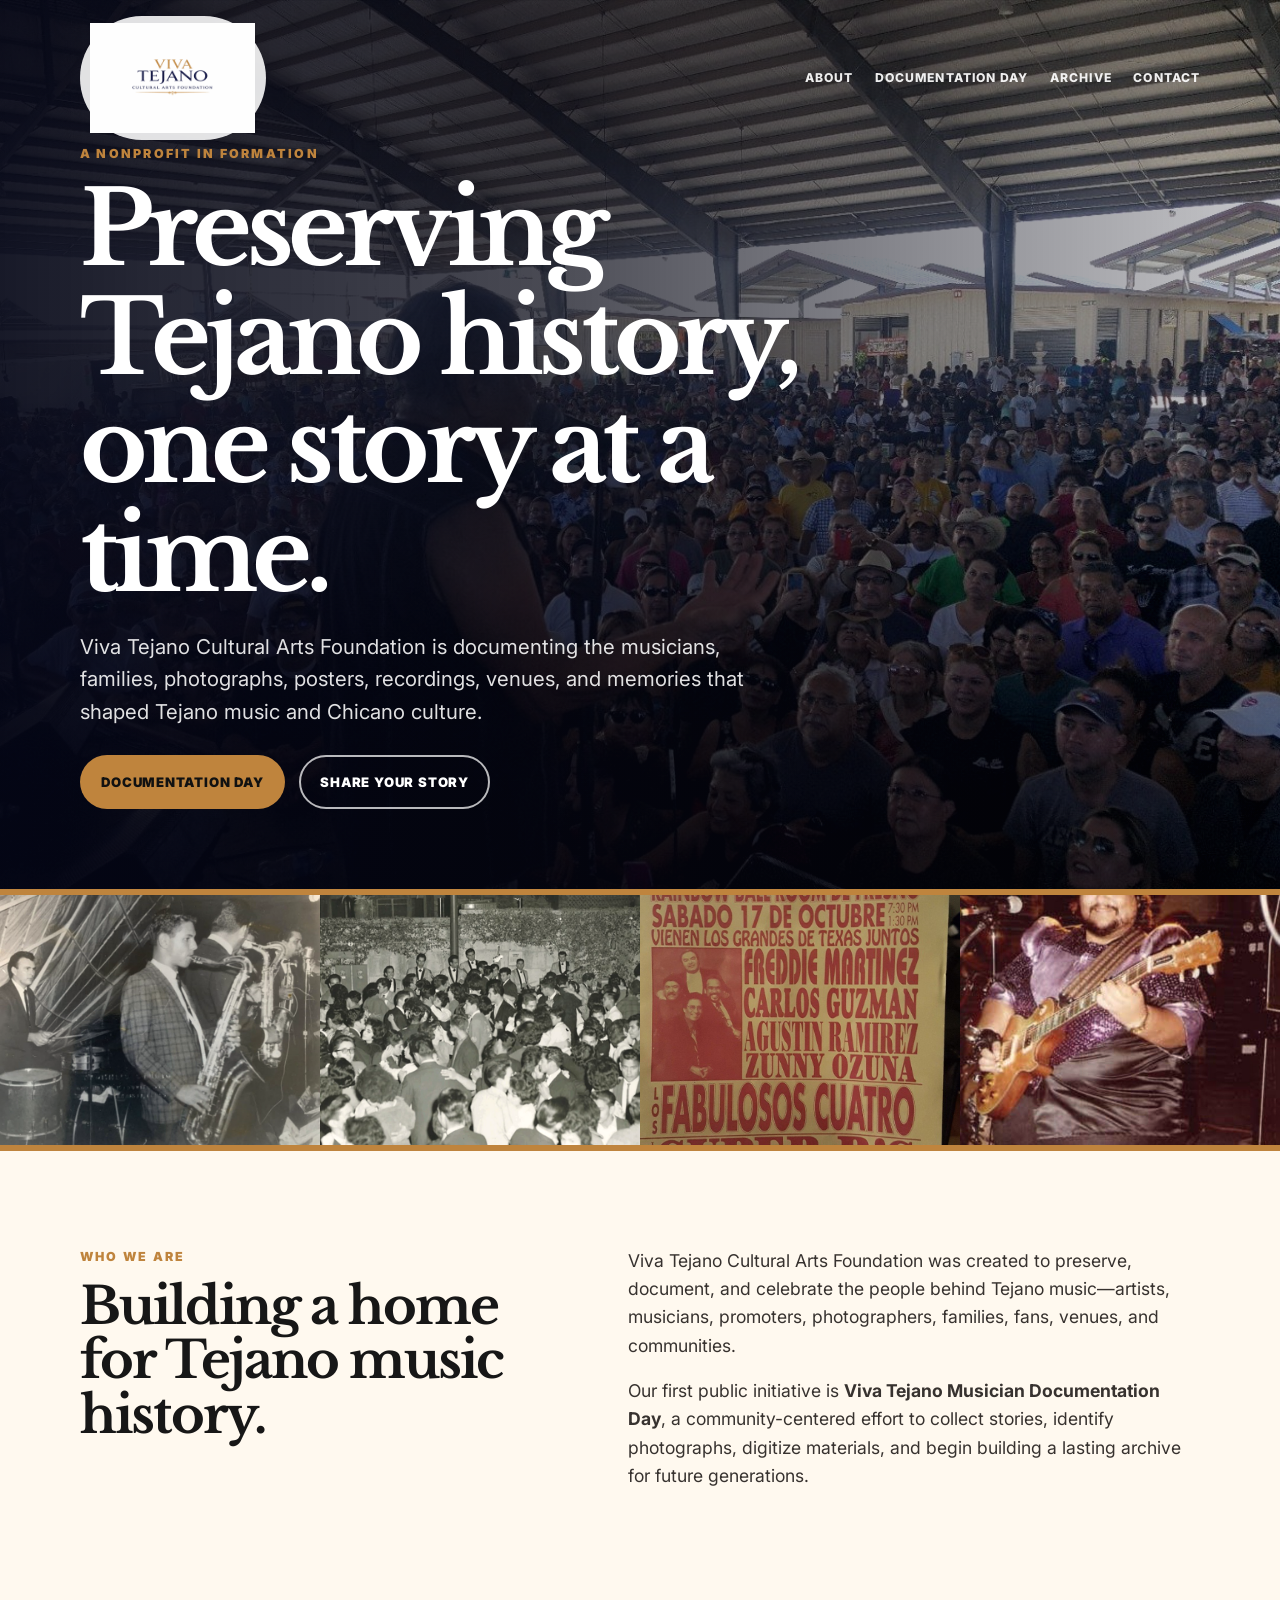
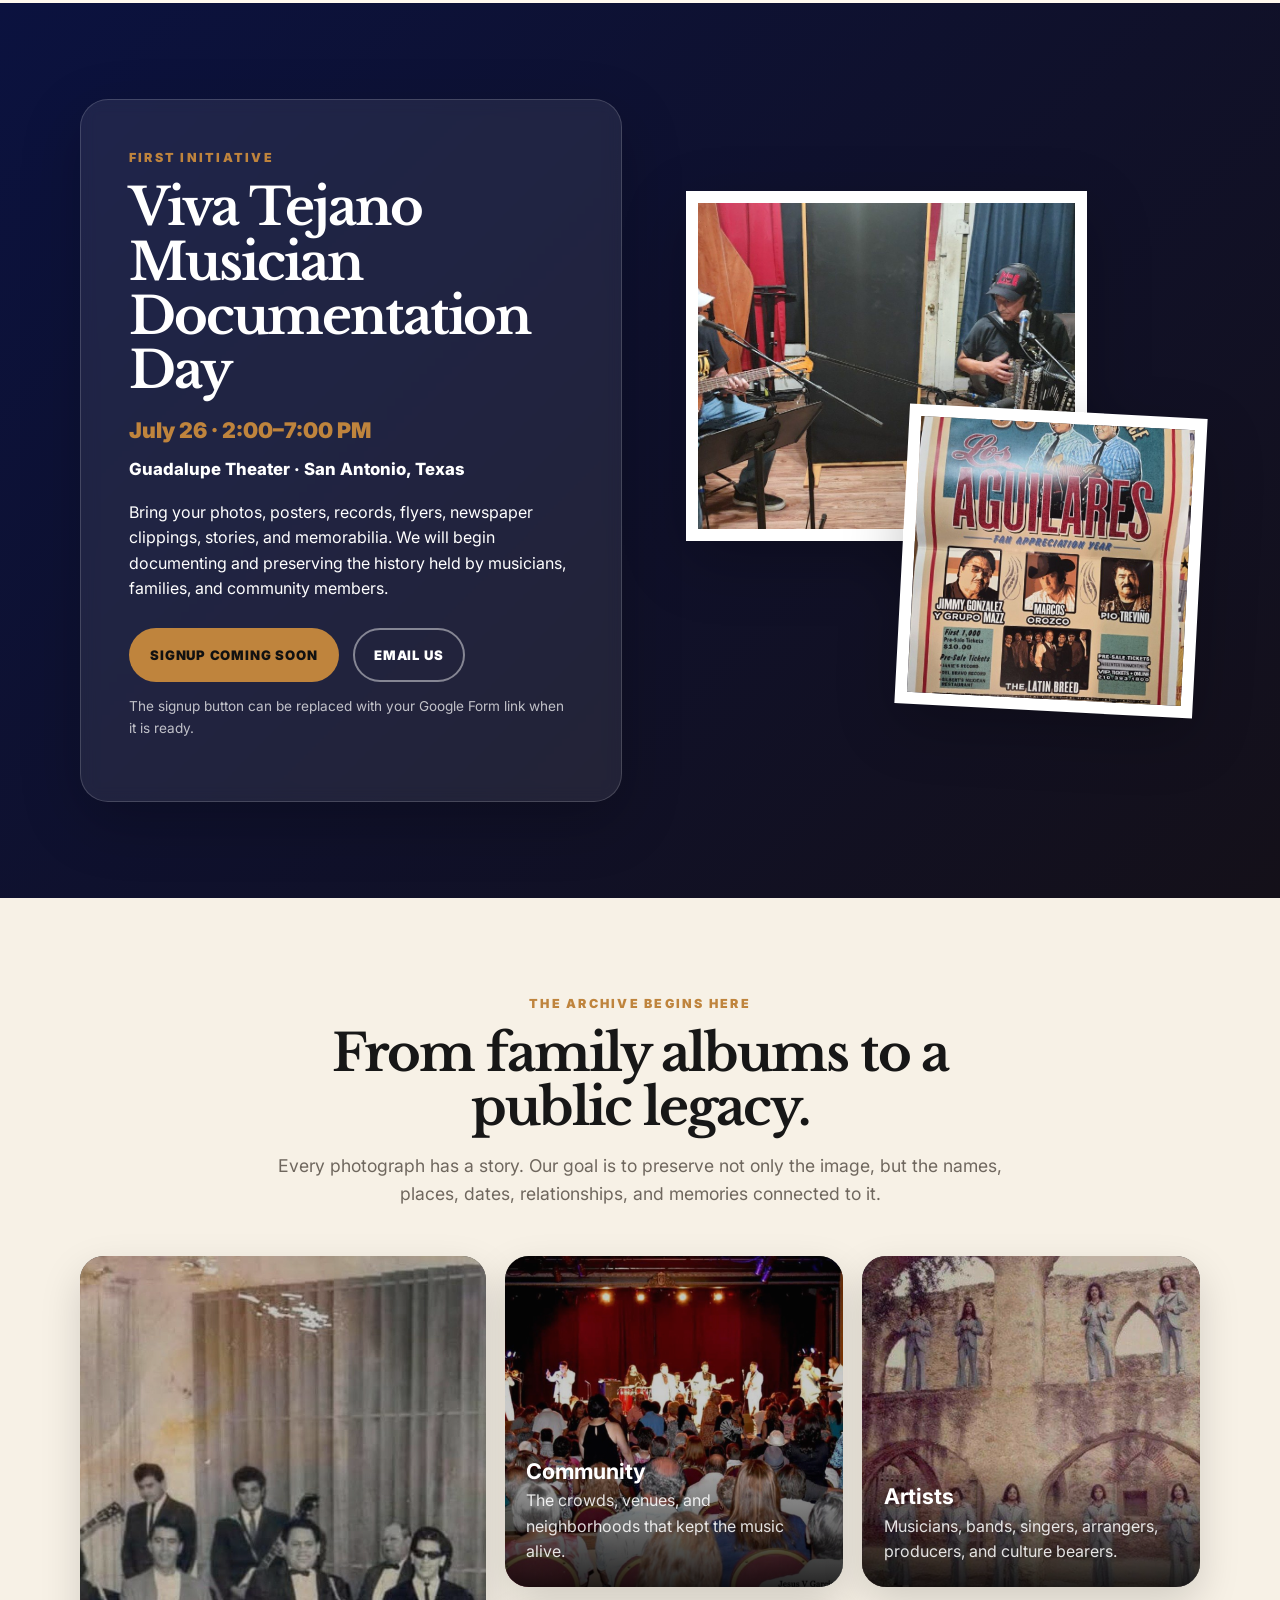
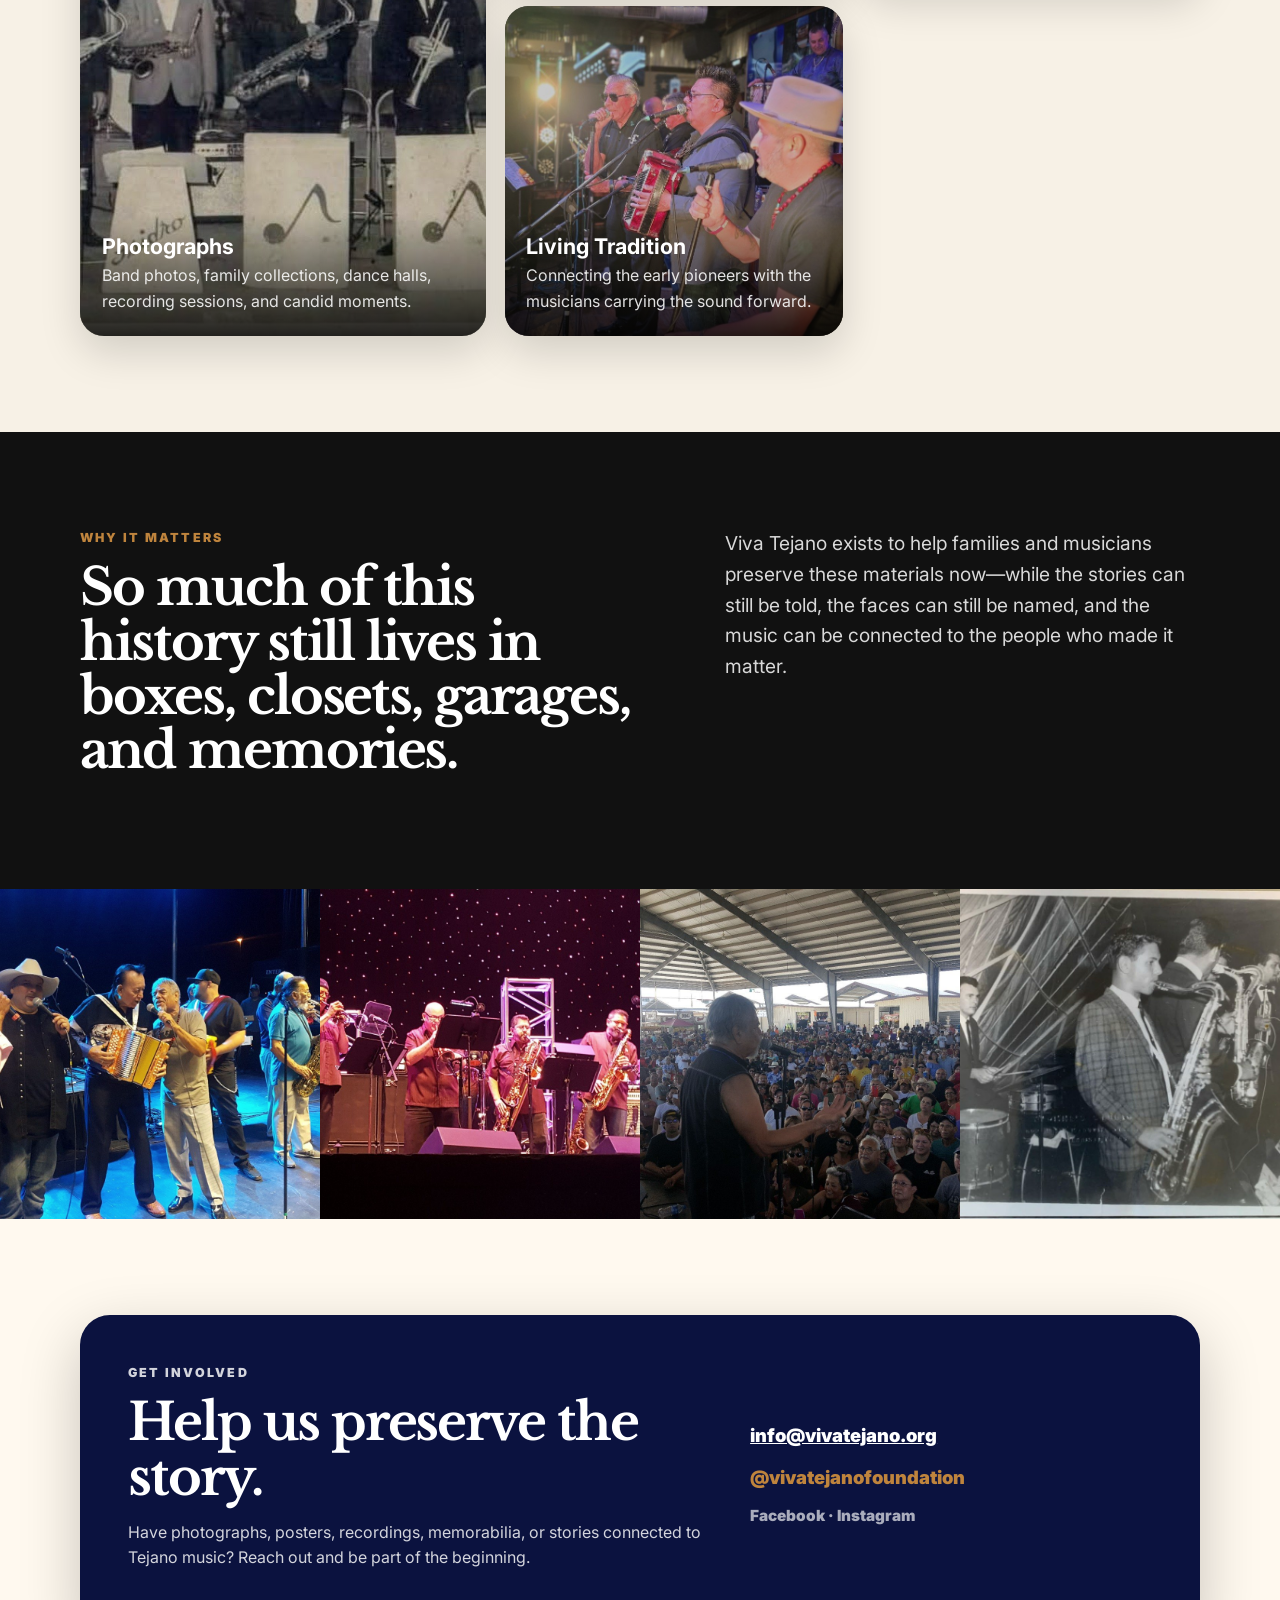
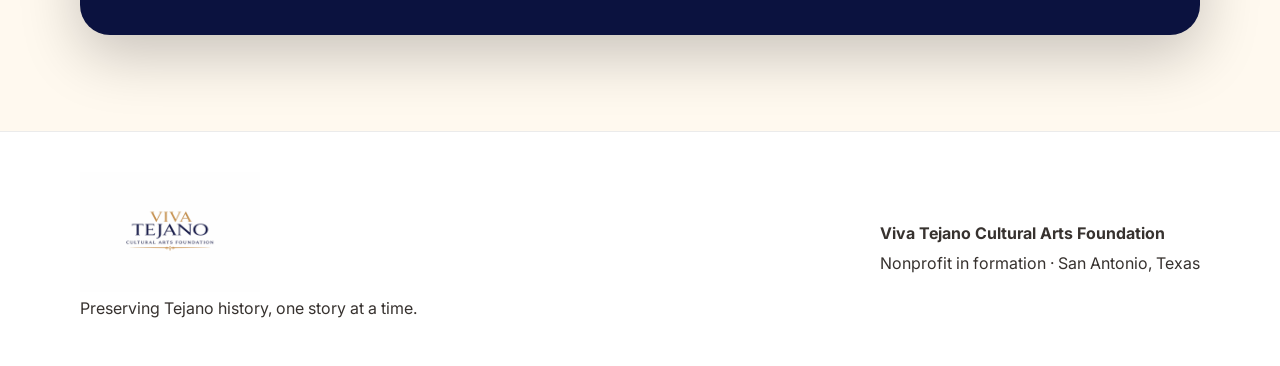
==== index.html @ 4a220b9f "Add files via upload" ====
<!doctype html>
<html lang="en">
<head>
  <meta charset="utf-8" />
  <meta name="viewport" content="width=device-width, initial-scale=1" />
  <title>Viva Tejano Cultural Arts Foundation</title>
  <meta name="description" content="Viva Tejano Cultural Arts Foundation is a nonprofit in formation preserving Tejano history, one story at a time. Join us for Viva Tejano Musician Documentation Day." />
  <meta property="og:title" content="Viva Tejano Cultural Arts Foundation" />
  <meta property="og:description" content="Preserving Tejano history, one story at a time." />
  <meta property="og:image" content="assets/hero-crowd.jpg" />
  <link rel="preconnect" href="https://fonts.googleapis.com">
  <link rel="preconnect" href="https://fonts.gstatic.com" crossorigin>
  <link href="https://fonts.googleapis.com/css2?family=Libre+Baskerville:wght@400;700&family=Inter:wght@400;600;700;800&display=swap" rel="stylesheet">
  <link rel="stylesheet" href="styles.css" />
</head>
<body>
  <a class="skip-link" href="#main">Skip to content</a>
  <header class="site-header" aria-label="Site header">
    <div class="wrap nav-wrap">
      <a class="brand" href="#top" aria-label="Viva Tejano home">
        <img src="assets/viva-tejano-logo.png" alt="Viva Tejano Cultural Arts Foundation logo" />
      </a>
      <nav aria-label="Main navigation">
        <a href="#about">About</a>
        <a href="#documentation-day">Documentation Day</a>
        <a href="#archive">Archive</a>
        <a href="#contact">Contact</a>
      </nav>
    </div>
  </header>

  <main id="main">
    <section id="top" class="hero">
      <div class="hero-bg" aria-hidden="true"></div>
      <div class="hero-overlay" aria-hidden="true"></div>
      <div class="wrap hero-content">
        <p class="eyebrow">A nonprofit in formation</p>
        <h1>Preserving Tejano history, one story at a time.</h1>
        <p class="hero-copy">Viva Tejano Cultural Arts Foundation is documenting the musicians, families, photographs, posters, recordings, venues, and memories that shaped Tejano music and Chicano culture.</p>
        <div class="hero-actions">
          <a class="btn primary" href="#documentation-day">Documentation Day</a>
          <a class="btn secondary" href="mailto:info@vivatejano.org">Share Your Story</a>
        </div>
      </div>
    </section>

    <section class="photo-strip" aria-label="Archive image preview">
      <figure><img src="assets/heritage-sax.jpg" alt="Black and white photo of Tejano musicians performing with saxophones and drums" /></figure>
      <figure><img src="assets/historic-dancehall.jpg" alt="Historic dance hall filled with couples dancing while a band performs" /></figure>
      <figure><img src="assets/poster-fresno.jpg" alt="Vintage Tejano concert poster from Fresno" /></figure>
      <figure><img src="assets/jimmy-guitar.jpg" alt="Historic photo of a Tejano guitarist smiling onstage" /></figure>
    </section>

    <section id="about" class="section intro-section">
      <div class="wrap two-col">
        <div>
          <p class="eyebrow">Who We Are</p>
          <h2>Building a home for Tejano music history.</h2>
        </div>
        <div class="body-copy">
          <p>Viva Tejano Cultural Arts Foundation was created to preserve, document, and celebrate the people behind Tejano music—artists, musicians, promoters, photographers, families, fans, venues, and communities.</p>
          <p>Our first public initiative is <strong>Viva Tejano Musician Documentation Day</strong>, a community-centered effort to collect stories, identify photographs, digitize materials, and begin building a lasting archive for future generations.</p>
        </div>
      </div>
    </section>

    <section id="documentation-day" class="event-section">
      <div class="wrap event-grid">
        <div class="event-card">
          <p class="eyebrow">First Initiative</p>
          <h2>Viva Tejano Musician Documentation Day</h2>
          <p class="event-date">July 26 · 2:00–7:00 PM</p>
          <p class="event-location">Guadalupe Theater · San Antonio, Texas</p>
          <p>Bring your photos, posters, records, flyers, newspaper clippings, stories, and memorabilia. We will begin documenting and preserving the history held by musicians, families, and community members.</p>
          <div class="event-actions">
            <a class="btn primary" href="#">Signup Coming Soon</a>
            <a class="btn light" href="mailto:info@vivatejano.org">Email Us</a>
          </div>
          <p class="small-note">The signup button can be replaced with your Google Form link when it is ready.</p>
        </div>
        <div class="event-photo-stack" aria-label="Documentation Day image collage">
          <img class="stack-one" src="assets/studio-duo.jpg" alt="Two musicians recording in a studio setting" />
          <img class="stack-two" src="assets/poster-aguilares.jpg" alt="Historic Tejano concert poster laid out for documentation" />
        </div>
      </div>
    </section>

    <section id="archive" class="section archive-section">
      <div class="wrap">
        <div class="section-heading center">
          <p class="eyebrow">The Archive Begins Here</p>
          <h2>From family albums to a public legacy.</h2>
          <p>Every photograph has a story. Our goal is to preserve not only the image, but the names, places, dates, relationships, and memories connected to it.</p>
        </div>
        <div class="archive-grid">
          <article class="archive-item large">
            <img src="assets/historic-bandstands.jpg" alt="Historic Tejano orquesta posed behind bandstands" />
            <div>
              <h3>Photographs</h3>
              <p>Band photos, family collections, dance halls, recording sessions, and candid moments.</p>
            </div>
          </article>
          <article class="archive-item">
            <img src="assets/live-theater.jpg" alt="Band performing for a full theater audience" />
            <div>
              <h3>Community</h3>
              <p>The crowds, venues, and neighborhoods that kept the music alive.</p>
            </div>
          </article>
          <article class="archive-item">
            <img src="assets/missions-band.jpg" alt="Vintage Tejano band publicity photo taken at historic mission arches" />
            <div>
              <h3>Artists</h3>
              <p>Musicians, bands, singers, arrangers, producers, and culture bearers.</p>
            </div>
          </article>
          <article class="archive-item">
            <img src="assets/current-performance.jpg" alt="Modern Tejano band performing onstage" />
            <div>
              <h3>Living Tradition</h3>
              <p>Connecting the early pioneers with the musicians carrying the sound forward.</p>
            </div>
          </article>
        </div>
      </div>
    </section>

    <section class="quote-section">
      <div class="wrap quote-grid">
        <div>
          <p class="eyebrow">Why It Matters</p>
          <h2>So much of this history still lives in boxes, closets, garages, and memories.</h2>
        </div>
        <p>Viva Tejano exists to help families and musicians preserve these materials now—while the stories can still be told, the faces can still be named, and the music can be connected to the people who made it matter.</p>
      </div>
    </section>

    <section class="gallery-section" aria-label="Selected archive images">
      <div class="gallery-grid">
        <img src="assets/legacy-stage.jpg" alt="Tejano music legends and musicians gathered onstage" />
        <img src="assets/modern-band.jpg" alt="Modern horn-driven Tejano band performing under stage lights" />
        <img src="assets/hero-crowd.jpg" alt="Large audience watching a Tejano musician address the crowd" />
        <img src="assets/heritage-sax.jpg" alt="Vintage black and white saxophone performance" />
      </div>
    </section>

    <section id="contact" class="section contact-section">
      <div class="wrap contact-card">
        <div>
          <p class="eyebrow">Get Involved</p>
          <h2>Help us preserve the story.</h2>
          <p>Have photographs, posters, recordings, memorabilia, or stories connected to Tejano music? Reach out and be part of the beginning.</p>
        </div>
        <div class="contact-links">
          <a href="mailto:info@vivatejano.org">info@vivatejano.org</a>
          <span>@vivatejanofoundation</span>
          <small>Facebook · Instagram</small>
        </div>
      </div>
    </section>
  </main>

  <footer class="site-footer">
    <div class="wrap footer-grid">
      <div>
        <img src="assets/viva-tejano-logo.png" alt="Viva Tejano Cultural Arts Foundation logo" />
        <p>Preserving Tejano history, one story at a time.</p>
      </div>
      <div>
        <p><strong>Viva Tejano Cultural Arts Foundation</strong></p>
        <p>Nonprofit in formation · San Antonio, Texas</p>
      </div>
    </div>
  </footer>
</body>
</html>
---- styles.css ----
:root{
  --navy:#0b123f;
  --gold:#bf843d;
  --cream:#f7f1e6;
  --paper:#fff9ef;
  --ink:#171717;
  --muted:#6f675e;
  --maroon:#7a1f23;
  --shadow:0 20px 60px rgba(0,0,0,.22);
}
*{box-sizing:border-box}
html{scroll-behavior:smooth}
body{margin:0;font-family:Inter,system-ui,-apple-system,Segoe UI,sans-serif;color:var(--ink);background:var(--cream);line-height:1.6}
img{max-width:100%;display:block}
a{color:inherit}
.wrap{width:min(1120px,92vw);margin-inline:auto}
.skip-link{position:absolute;left:-999px;top:1rem;background:#fff;padding:.75rem 1rem;z-index:20}.skip-link:focus{left:1rem}
.site-header{position:absolute;top:0;left:0;right:0;z-index:10;padding:1rem 0;color:#fff}.nav-wrap{display:flex;align-items:center;justify-content:space-between;gap:2rem}.brand{display:inline-flex;align-items:center;background:rgba(255,255,255,.88);padding:.45rem .65rem;border-radius:999px;backdrop-filter:blur(8px)}.brand img{width:165px;height:auto}nav{display:flex;align-items:center;gap:1.35rem;font-weight:800;text-transform:uppercase;font-size:.76rem;letter-spacing:.09em}nav a{text-decoration:none;opacity:.92}nav a:hover{color:var(--gold)}
.hero{position:relative;min-height:88vh;display:grid;align-items:center;overflow:hidden;color:#fff;background:#070707}.hero-bg{position:absolute;inset:0;background-image:url('assets/hero-crowd.jpg');background-size:cover;background-position:center;filter:saturate(.9) contrast(1.05)}.hero-overlay{position:absolute;inset:0;background:linear-gradient(90deg,rgba(4,6,22,.92) 0%,rgba(5,6,19,.73) 42%,rgba(5,6,19,.22) 100%),linear-gradient(0deg,rgba(0,0,0,.45),transparent 35%)}.hero-content{position:relative;padding:9rem 0 5rem}.eyebrow{margin:0 0 .75rem;text-transform:uppercase;letter-spacing:.18em;font-size:.78rem;font-weight:900;color:var(--gold)}h1,h2,h3{line-height:1.06;margin:0 0 1rem}h1{font-family:"Libre Baskerville",serif;font-size:clamp(2.7rem,8vw,6.8rem);max-width:850px;letter-spacing:-.055em}h2{font-family:"Libre Baskerville",serif;font-size:clamp(2rem,4vw,4rem);letter-spacing:-.04em}h3{font-size:1.2rem}.hero-copy{font-size:clamp(1rem,2vw,1.28rem);max-width:680px;color:rgba(255,255,255,.88)}.hero-actions,.event-actions{display:flex;flex-wrap:wrap;gap:.9rem;margin-top:1.65rem}.btn{display:inline-flex;align-items:center;justify-content:center;text-decoration:none;border-radius:999px;padding:.9rem 1.2rem;font-weight:900;text-transform:uppercase;letter-spacing:.06em;font-size:.82rem;border:2px solid transparent}.btn.primary{background:var(--gold);color:#111}.btn.secondary{border-color:rgba(255,255,255,.72);color:#fff}.btn.light{border-color:rgba(255,255,255,.45);color:#fff}.btn:hover{transform:translateY(-1px)}
.photo-strip{display:grid;grid-template-columns:repeat(4,1fr);background:#111;gap:0;border-top:6px solid var(--gold);border-bottom:6px solid var(--gold)}.photo-strip figure{margin:0;height:250px;overflow:hidden}.photo-strip img{width:100%;height:100%;object-fit:cover;filter:sepia(.15) saturate(.9)}
.section{padding:6rem 0}.two-col{display:grid;grid-template-columns:.9fr 1.1fr;gap:min(7vw,5rem);align-items:start}.body-copy{font-size:1.1rem;color:#37322f}.body-copy p:first-child{margin-top:0}.intro-section{background:var(--paper)}
.event-section{padding:6rem 0;background:linear-gradient(135deg,var(--navy),#141019);color:#fff;overflow:hidden}.event-grid{display:grid;grid-template-columns:1fr .95fr;gap:4rem;align-items:center}.event-card{background:rgba(255,255,255,.08);border:1px solid rgba(255,255,255,.16);border-radius:28px;padding:clamp(1.5rem,4vw,3rem);box-shadow:var(--shadow);backdrop-filter:blur(8px)}.event-date{font-weight:900;font-size:1.35rem;color:var(--gold);margin:.5rem 0}.event-location{font-weight:800;font-size:1.05rem;margin-top:0}.small-note{font-size:.85rem;color:rgba(255,255,255,.72)}.event-photo-stack{position:relative;min-height:520px}.event-photo-stack img{position:absolute;border:12px solid #fff;box-shadow:var(--shadow);object-fit:cover}.stack-one{top:0;left:0;width:78%;height:350px}.stack-two{right:0;bottom:0;width:58%;height:300px;transform:rotate(3deg)}
.archive-section{background:var(--cream)}.section-heading{max-width:780px;margin:0 auto 3rem}.center{text-align:center}.section-heading p:not(.eyebrow){font-size:1.1rem;color:var(--muted)}.archive-grid{display:grid;grid-template-columns:1.2fr 1fr 1fr;gap:1.2rem}.archive-item{position:relative;min-height:330px;border-radius:24px;overflow:hidden;background:#111;color:#fff;box-shadow:0 16px 40px rgba(0,0,0,.15)}.archive-item.large{grid-row:span 2;min-height:680px}.archive-item img{width:100%;height:100%;object-fit:cover;position:absolute;inset:0;opacity:.78;transition:transform .5s ease}.archive-item:hover img{transform:scale(1.04)}.archive-item div{position:absolute;left:0;right:0;bottom:0;padding:1.35rem;background:linear-gradient(0deg,rgba(0,0,0,.82),transparent)}.archive-item h3{margin-bottom:.35rem;font-size:1.35rem}.archive-item p{margin:0;color:rgba(255,255,255,.87)}
.quote-section{padding:6rem 0;background:#111;color:#fff}.quote-grid{display:grid;grid-template-columns:1.1fr .9fr;gap:4rem;align-items:start}.quote-grid p:last-child{font-size:1.2rem;color:rgba(255,255,255,.84);margin-top:0}
.gallery-section{background:#111}.gallery-grid{display:grid;grid-template-columns:repeat(4,1fr);gap:0}.gallery-grid img{width:100%;height:330px;object-fit:cover;filter:saturate(.9)}
.contact-section{background:var(--paper)}.contact-card{display:grid;grid-template-columns:1fr .7fr;gap:3rem;align-items:center;background:var(--navy);color:#fff;border-radius:30px;padding:clamp(1.5rem,4vw,3rem);box-shadow:var(--shadow)}.contact-card p{color:rgba(255,255,255,.82)}.contact-links{display:grid;gap:.75rem;font-weight:900;font-size:1.15rem}.contact-links a{color:#fff}.contact-links span{color:var(--gold)}.contact-links small{color:rgba(255,255,255,.65)}
.site-footer{background:#fff;padding:2.5rem 0;border-top:1px solid rgba(0,0,0,.08)}.footer-grid{display:flex;align-items:center;justify-content:space-between;gap:2rem;color:#37322f}.footer-grid img{width:180px}.footer-grid p{margin:.25rem 0}
@media (max-width:860px){.site-header{position:relative;background:#fff;color:var(--navy);border-bottom:1px solid rgba(0,0,0,.08)}.nav-wrap{align-items:flex-start}.brand{background:transparent;padding:0}.brand img{width:150px}nav{display:none}.hero{min-height:72vh}.hero-content{padding:4rem 0}.photo-strip,.gallery-grid{grid-template-columns:repeat(2,1fr)}.photo-strip figure{height:190px}.two-col,.event-grid,.quote-grid,.contact-card{grid-template-columns:1fr}.event-photo-stack{min-height:auto;display:grid;grid-template-columns:1fr 1fr;gap:1rem}.event-photo-stack img{position:static;width:100%;height:260px;transform:none;border-width:8px}.archive-grid{grid-template-columns:1fr}.archive-item,.archive-item.large{min-height:360px}.footer-grid{display:block}.footer-grid img{margin-bottom:1rem}}
@media (max-width:520px){.photo-strip,.gallery-grid{grid-template-columns:1fr}.gallery-grid img{height:260px}.event-photo-stack{grid-template-columns:1fr}h1{font-size:2.65rem}.btn{width:100%}.contact-card{border-radius:20px}}
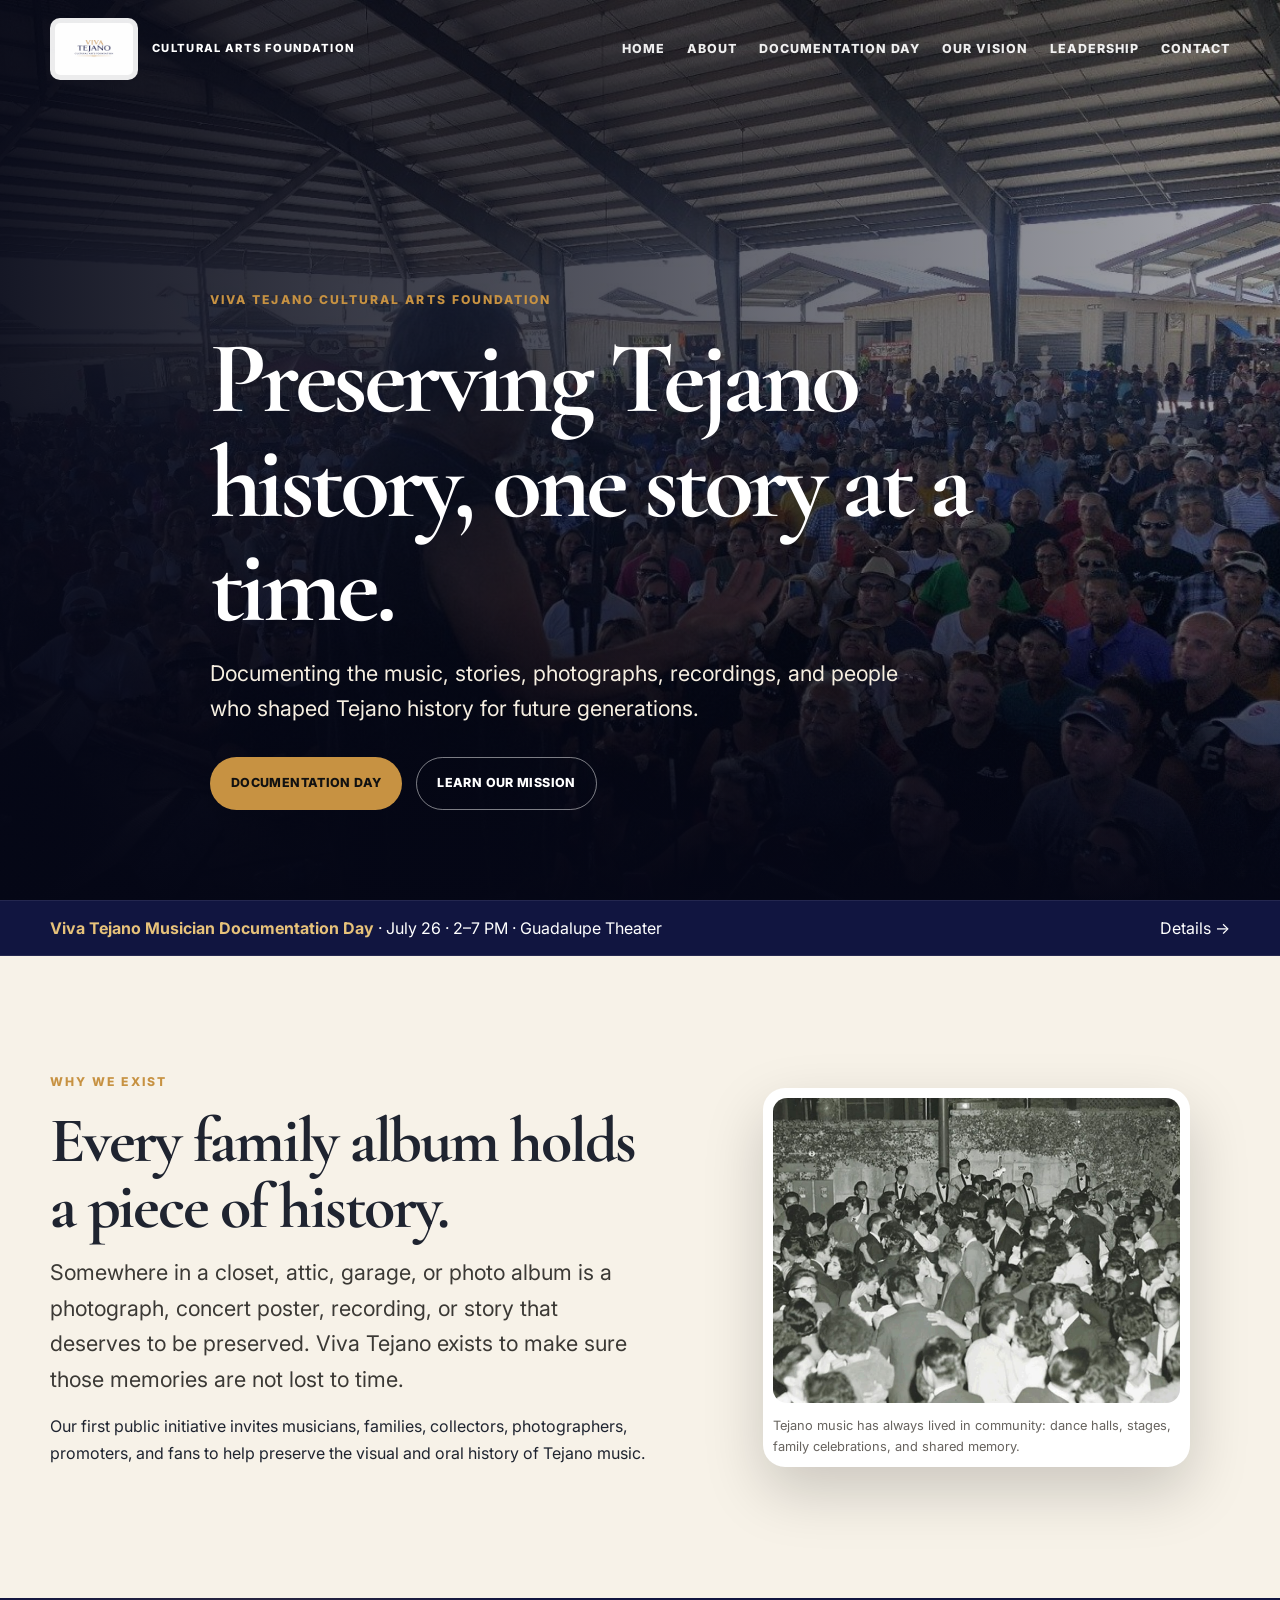
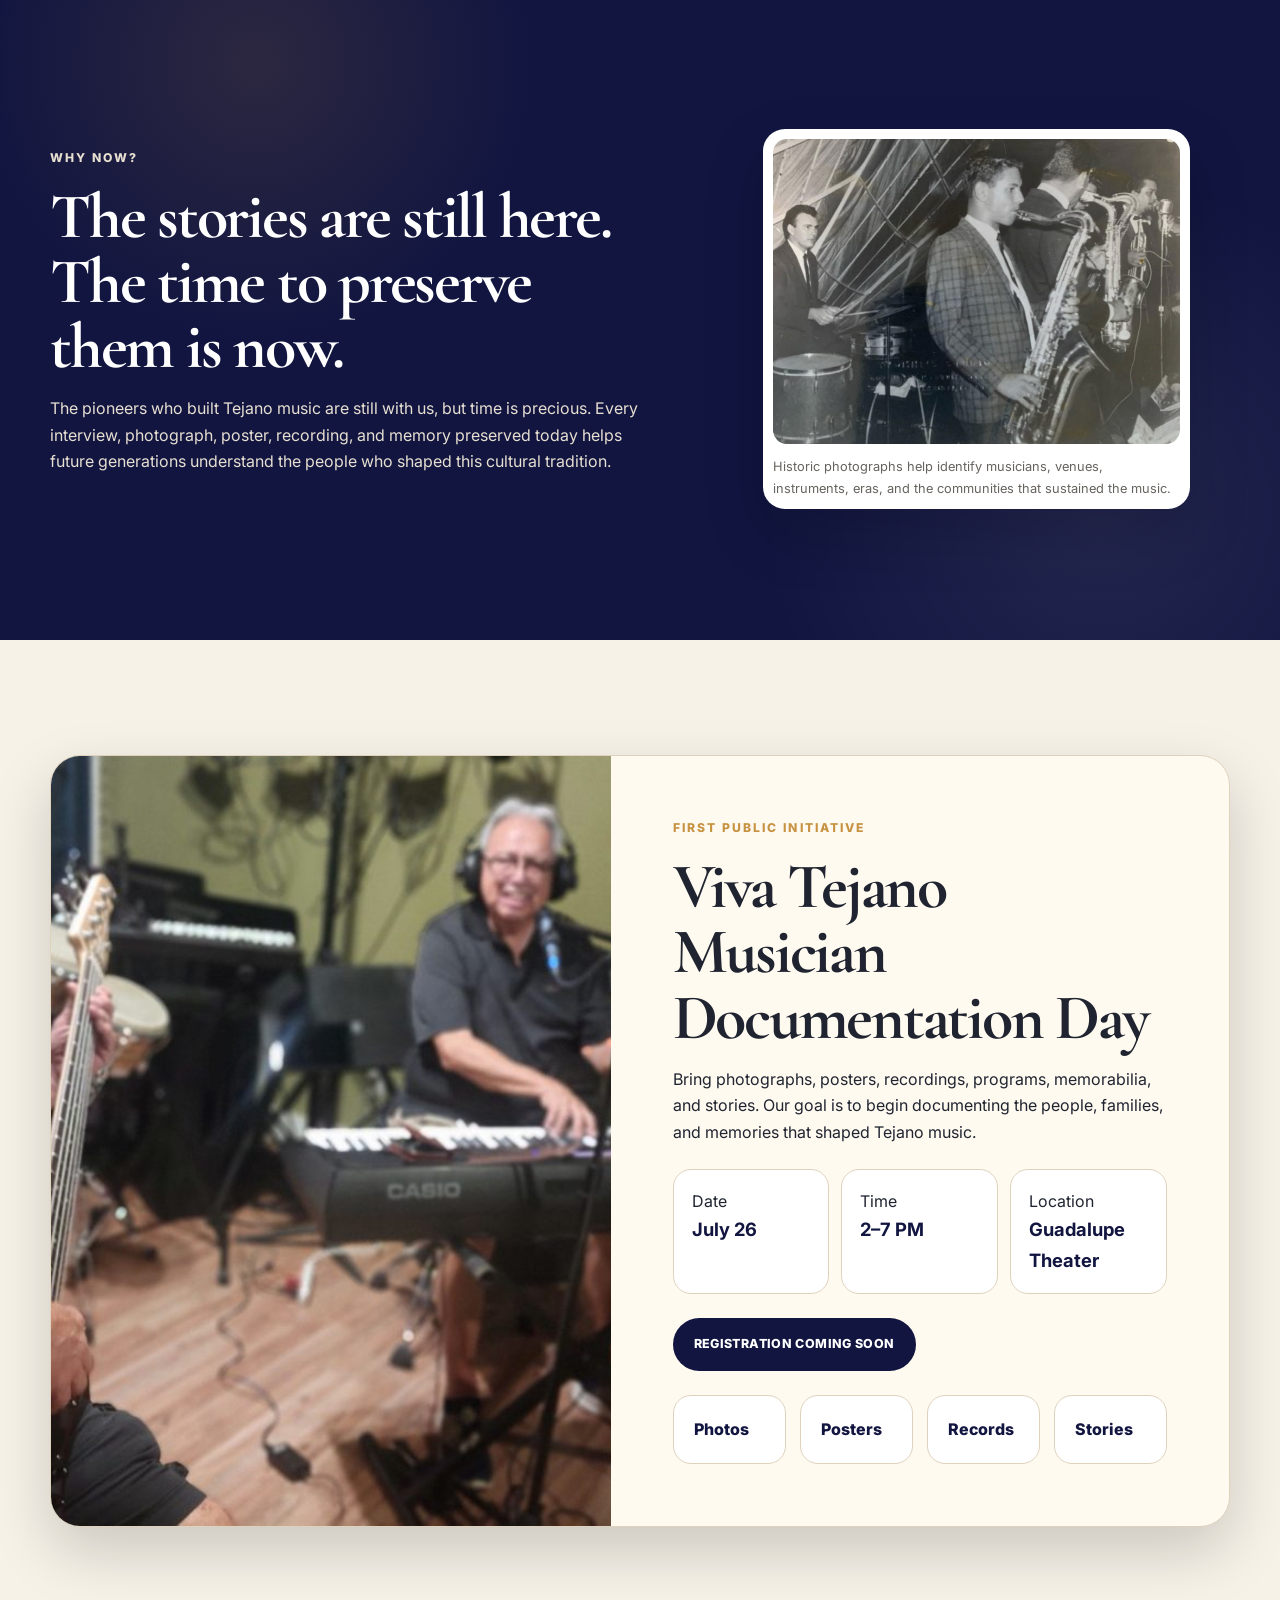
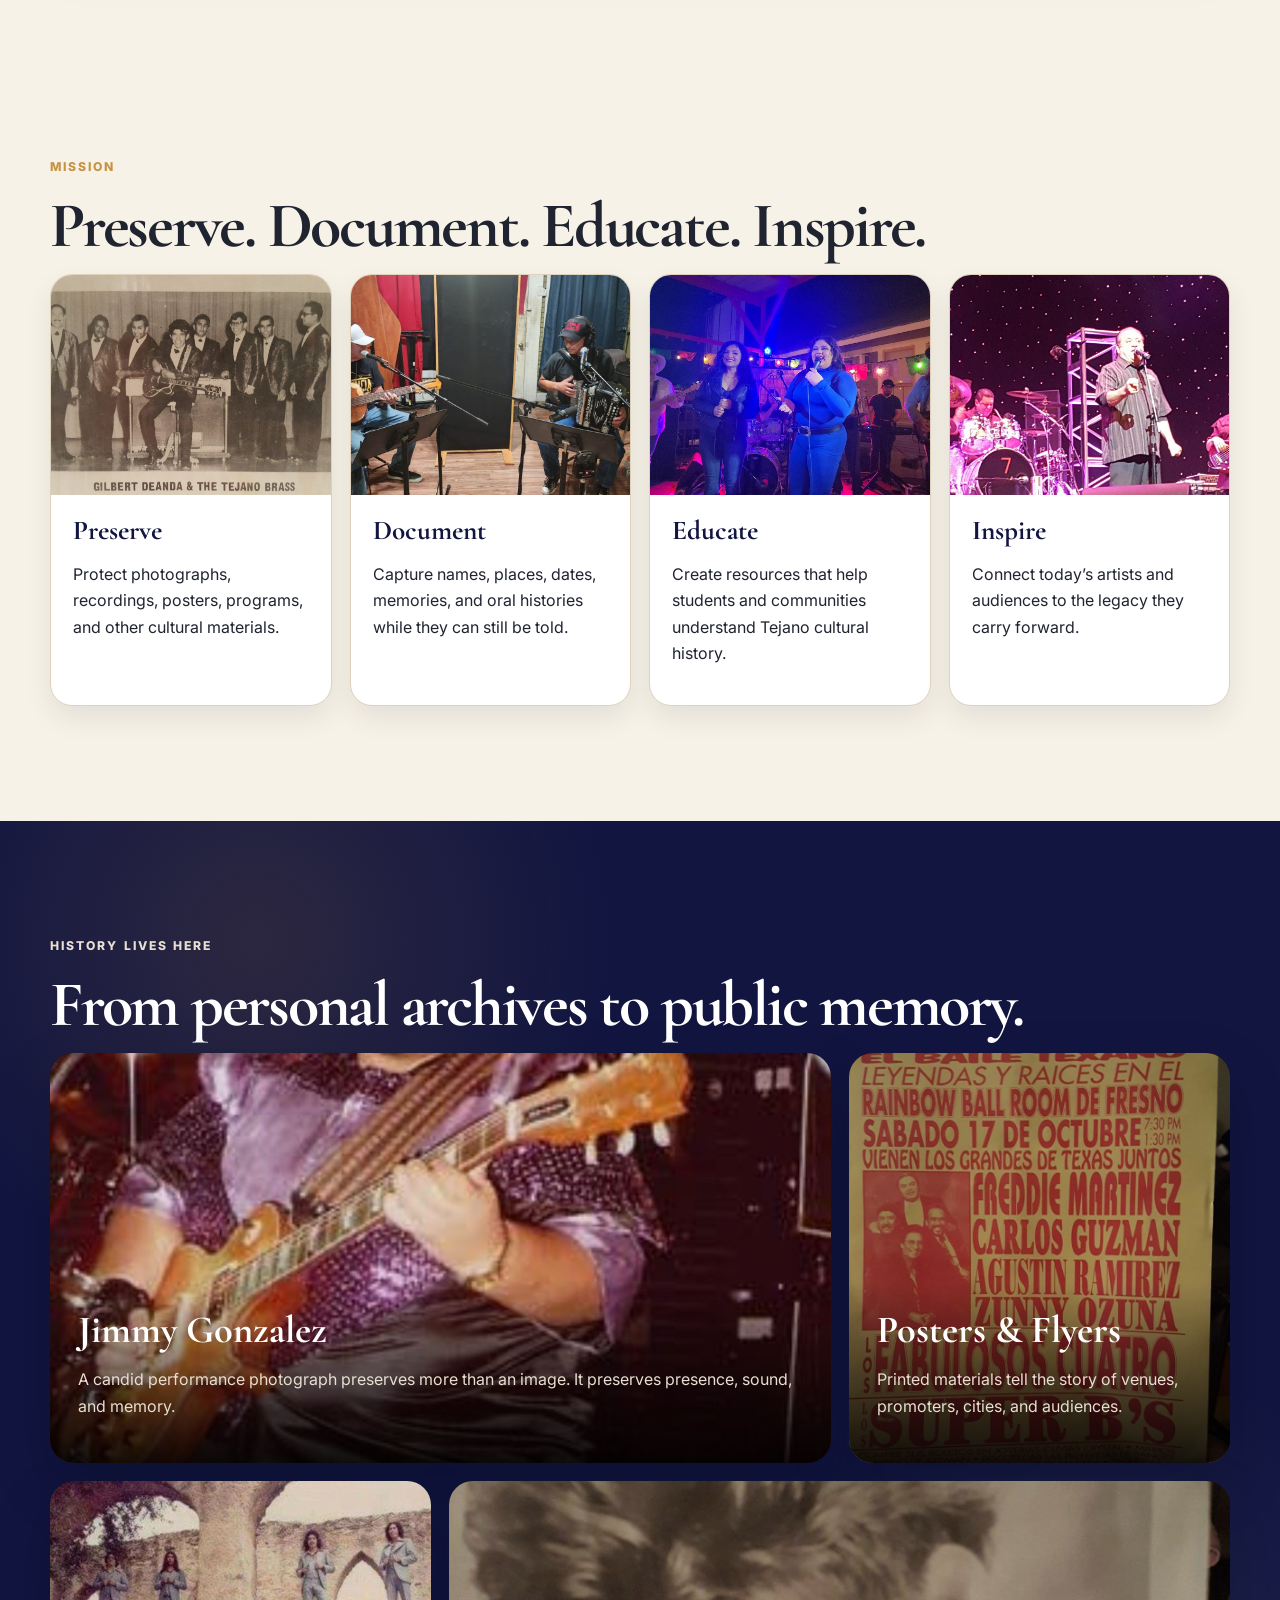
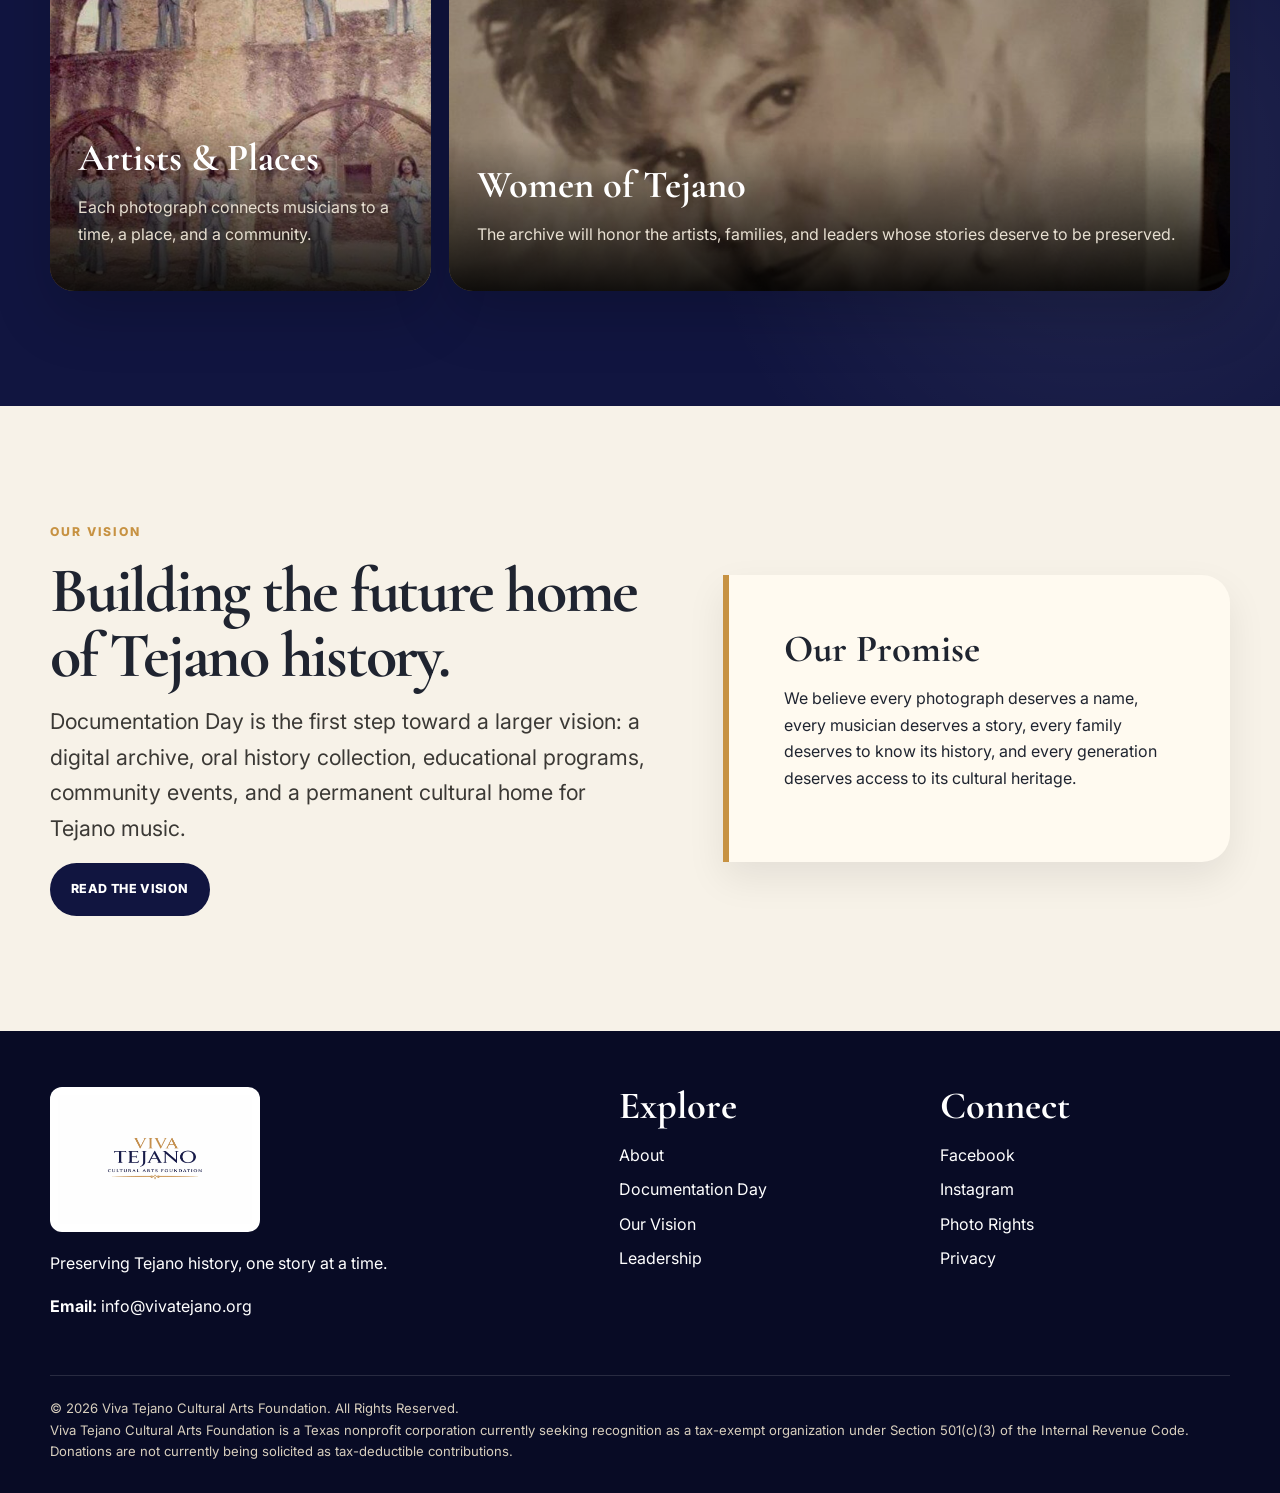
==== commit e3d22bd5: "Add files via upload" ====
--- a/index.html
+++ b/index.html
@@ -1,176 +1,58 @@
 <!doctype html>
 <html lang="en">
 <head>
-  <meta charset="utf-8" />
-  <meta name="viewport" content="width=device-width, initial-scale=1" />
-  <title>Viva Tejano Cultural Arts Foundation</title>
-  <meta name="description" content="Viva Tejano Cultural Arts Foundation is a nonprofit in formation preserving Tejano history, one story at a time. Join us for Viva Tejano Musician Documentation Day." />
-  <meta property="og:title" content="Viva Tejano Cultural Arts Foundation" />
-  <meta property="og:description" content="Preserving Tejano history, one story at a time." />
-  <meta property="og:image" content="assets/hero-crowd.jpg" />
-  <link rel="preconnect" href="https://fonts.googleapis.com">
-  <link rel="preconnect" href="https://fonts.gstatic.com" crossorigin>
-  <link href="https://fonts.googleapis.com/css2?family=Libre+Baskerville:wght@400;700&family=Inter:wght@400;600;700;800&display=swap" rel="stylesheet">
-  <link rel="stylesheet" href="styles.css" />
+<meta charset="utf-8"><meta name="viewport" content="width=device-width, initial-scale=1">
+<title>Viva Tejano Cultural Arts Foundation</title><meta name="description" content="Preserving Tejano history, one story at a time.">
+<link rel="preconnect" href="https://fonts.googleapis.com"><link rel="preconnect" href="https://fonts.gstatic.com" crossorigin>
+<link href="https://fonts.googleapis.com/css2?family=Cormorant+Garamond:wght@500;600;700&family=Inter:wght@400;600;700;800;900&display=swap" rel="stylesheet">
+<link rel="stylesheet" href="css/styles.css">
 </head>
 <body>
-  <a class="skip-link" href="#main">Skip to content</a>
-  <header class="site-header" aria-label="Site header">
-    <div class="wrap nav-wrap">
-      <a class="brand" href="#top" aria-label="Viva Tejano home">
-        <img src="assets/viva-tejano-logo.png" alt="Viva Tejano Cultural Arts Foundation logo" />
-      </a>
-      <nav aria-label="Main navigation">
-        <a href="#about">About</a>
-        <a href="#documentation-day">Documentation Day</a>
-        <a href="#archive">Archive</a>
-        <a href="#contact">Contact</a>
-      </nav>
+<header class="site-header">
+  <div class="container nav">
+    <a class="brand" href="index.html" aria-label="Viva Tejano home"><img src="assets/logos/viva-tejano-logo.png" alt="Viva Tejano Cultural Arts Foundation logo"><span>Cultural Arts Foundation</span></a>
+    <button class="menu-toggle" type="button" aria-expanded="false" aria-controls="nav-links">Menu</button>
+    <nav class="nav-links" id="nav-links" aria-label="Primary navigation">
+      <a href="index.html">Home</a><a href="about.html">About</a><a href="documentation-day.html">Documentation Day</a><a href="vision.html">Our Vision</a><a href="leadership.html">Leadership</a><a href="contact.html">Contact</a>
+    </nav>
+  </div>
+</header>
+<main>
+<section class="hero">
+  <img src="assets/images/hero-sunny-crowd.jpg" alt="A Tejano music legend addressing a large festival crowd from the stage">
+  <div class="container hero-content fade-in">
+    <p class="eyebrow">Viva Tejano Cultural Arts Foundation</p>
+    <h1>Preserving Tejano history, one story at a time.</h1>
+    <p class="tag">Documenting the music, stories, photographs, recordings, and people who shaped Tejano history for future generations.</p>
+    <div class="hero-actions"><a class="btn gold" href="documentation-day.html">Documentation Day</a><a class="btn ghost" href="about.html">Learn Our Mission</a></div>
+  </div>
+</section>
+<div class="notice-strip"><div class="container"><span><strong>Viva Tejano Musician Documentation Day</strong> · July 26 · 2–7 PM · Guadalupe Theater</span><a href="documentation-day.html">Details →</a></div></div>
+<section class="section"><div class="container intro-grid">
+  <div class="fade-in"><p class="eyebrow">Why We Exist</p><h2>Every family album holds a piece of history.</h2><p class="lead">Somewhere in a closet, attic, garage, or photo album is a photograph, concert poster, recording, or story that deserves to be preserved. Viva Tejano exists to make sure those memories are not lost to time.</p><p>Our first public initiative invites musicians, families, collectors, photographers, promoters, and fans to help preserve the visual and oral history of Tejano music.</p></div>
+  <figure class="photo-frame fade-in"><img src="assets/images/dancehall-crowd.jpg" alt="Historic dance hall filled with people dancing to live Tejano music"><figcaption class="caption">Tejano music has always lived in community: dance halls, stages, family celebrations, and shared memory.</figcaption></figure>
+</div></section>
+<section class="section navy-section"><div class="container intro-grid">
+  <div class="fade-in"><p class="eyebrow">Why Now?</p><h2>The stories are still here. The time to preserve them is now.</h2><p>The pioneers who built Tejano music are still with us, but time is precious. Every interview, photograph, poster, recording, and memory preserved today helps future generations understand the people who shaped this cultural tradition.</p></div>
+  <figure class="photo-frame fade-in"><img src="assets/images/vintage-sax-section.jpg" alt="Vintage black and white photo of saxophone players on stage"><figcaption class="caption">Historic photographs help identify musicians, venues, instruments, eras, and the communities that sustained the music.</figcaption></figure>
+</div></section>
+<section class="section" id="documentation-day"><div class="container">
+  <div class="event-card fade-in"><img src="assets/images/recording-session.jpg" alt="Musicians recording and documenting Tejano music in a studio"><div class="event-body"><p class="eyebrow">First Public Initiative</p><h2>Viva Tejano Musician Documentation Day</h2><p>Bring photographs, posters, recordings, programs, memorabilia, and stories. Our goal is to begin documenting the people, families, and memories that shaped Tejano music.</p><div class="event-meta"><div class="meta-box"><span>Date</span><strong>July 26</strong></div><div class="meta-box"><span>Time</span><strong>2–7 PM</strong></div><div class="meta-box"><span>Location</span><strong>Guadalupe Theater</strong></div></div><a class="btn dark" href="#">Registration Coming Soon</a><div class="bring-grid"><div class="bring">Photos</div><div class="bring">Posters</div><div class="bring">Records</div><div class="bring">Stories</div></div></div></div>
+</div></section>
+<section class="section"><div class="container"><p class="eyebrow">Mission</p><h2>Preserve. Document. Educate. Inspire.</h2><div class="pillars fade-in"><article class="pillar"><img src="assets/images/gilbert-deanda-tejano-brass.jpg" alt="Gilbert DeAnda and the Tejano Brass publicity photo"><div><h3>Preserve</h3><p>Protect photographs, recordings, posters, programs, and other cultural materials.</p></div></article><article class="pillar"><img src="assets/images/studio-duo.jpg" alt="Two musicians recording music in a studio"><div><h3>Document</h3><p>Capture names, places, dates, memories, and oral histories while they can still be told.</p></div></article><article class="pillar"><img src="assets/images/young-artists.jpg" alt="Young Tejano artists performing on stage"><div><h3>Educate</h3><p>Create resources that help students and communities understand Tejano cultural history.</p></div></article><article class="pillar"><img src="assets/images/modern-performance.jpg" alt="Modern Tejano band performing on stage"><div><h3>Inspire</h3><p>Connect today’s artists and audiences to the legacy they carry forward.</p></div></article></div></div></section>
+<section class="section navy-section"><div class="container"><p class="eyebrow">History Lives Here</p><h2>From personal archives to public memory.</h2><div class="exhibit fade-in"><figure class="large"><img src="assets/images/jimmy-gonzalez.jpg" alt="Jimmy Gonzalez of Grupo Mazz smiling while playing guitar"><figcaption><h3>Jimmy Gonzalez</h3><p>A candid performance photograph preserves more than an image. It preserves presence, sound, and memory.</p></figcaption></figure><figure><img src="assets/images/rainbow-ballroom-poster.jpg" alt="Vintage Rainbow Ballroom Fresno Tejano concert poster"><figcaption><h3>Posters & Flyers</h3><p>Printed materials tell the story of venues, promoters, cities, and audiences.</p></figcaption></figure><figure><img src="assets/images/latin-breed-mission.jpg" alt="The Latin Breed posed at a historic mission"><figcaption><h3>Artists & Places</h3><p>Each photograph connects musicians to a time, a place, and a community.</p></figcaption></figure><figure class="large"><img src="assets/images/laura-canales.jpg" alt="Vintage promotional image of Laura Canales"><figcaption><h3>Women of Tejano</h3><p>The archive will honor the artists, families, and leaders whose stories deserve to be preserved.</p></figcaption></figure></div></div></section>
+<section class="section"><div class="container intro-grid"><div class="fade-in"><p class="eyebrow">Our Vision</p><h2>Building the future home of Tejano history.</h2><p class="lead">Documentation Day is the first step toward a larger vision: a digital archive, oral history collection, educational programs, community events, and a permanent cultural home for Tejano music.</p><a class="btn dark" href="vision.html">Read the Vision</a></div><div class="quote-block fade-in"><h3>Our Promise</h3><p>We believe every photograph deserves a name, every musician deserves a story, every family deserves to know its history, and every generation deserves access to its cultural heritage.</p></div></div></section>
+</main>
+<footer class="site-footer">
+  <div class="container">
+    <div class="footer-grid">
+      <div><img src="assets/logos/viva-tejano-logo.png" alt="Viva Tejano Cultural Arts Foundation logo"><p>Preserving Tejano history, one story at a time.</p><p><strong>Email:</strong> <a href="mailto:info@vivatejano.org">info@vivatejano.org</a></p></div>
+      <div><h3>Explore</h3><div class="footer-links"><a href="about.html">About</a><a href="documentation-day.html">Documentation Day</a><a href="vision.html">Our Vision</a><a href="leadership.html">Leadership</a></div></div>
+      <div><h3>Connect</h3><div class="footer-links"><a href="https://www.facebook.com/vivatejanofoundation">Facebook</a><a href="https://www.instagram.com/vivatejanofoundation">Instagram</a><a href="photo-rights.html">Photo Rights</a><a href="privacy.html">Privacy</a></div></div>
     </div>
-  </header>
-
-  <main id="main">
-    <section id="top" class="hero">
-      <div class="hero-bg" aria-hidden="true"></div>
-      <div class="hero-overlay" aria-hidden="true"></div>
-      <div class="wrap hero-content">
-        <p class="eyebrow">A nonprofit in formation</p>
-        <h1>Preserving Tejano history, one story at a time.</h1>
-        <p class="hero-copy">Viva Tejano Cultural Arts Foundation is documenting the musicians, families, photographs, posters, recordings, venues, and memories that shaped Tejano music and Chicano culture.</p>
-        <div class="hero-actions">
-          <a class="btn primary" href="#documentation-day">Documentation Day</a>
-          <a class="btn secondary" href="mailto:info@vivatejano.org">Share Your Story</a>
-        </div>
-      </div>
-    </section>
-
-    <section class="photo-strip" aria-label="Archive image preview">
-      <figure><img src="assets/heritage-sax.jpg" alt="Black and white photo of Tejano musicians performing with saxophones and drums" /></figure>
-      <figure><img src="assets/historic-dancehall.jpg" alt="Historic dance hall filled with couples dancing while a band performs" /></figure>
-      <figure><img src="assets/poster-fresno.jpg" alt="Vintage Tejano concert poster from Fresno" /></figure>
-      <figure><img src="assets/jimmy-guitar.jpg" alt="Historic photo of a Tejano guitarist smiling onstage" /></figure>
-    </section>
-
-    <section id="about" class="section intro-section">
-      <div class="wrap two-col">
-        <div>
-          <p class="eyebrow">Who We Are</p>
-          <h2>Building a home for Tejano music history.</h2>
-        </div>
-        <div class="body-copy">
-          <p>Viva Tejano Cultural Arts Foundation was created to preserve, document, and celebrate the people behind Tejano music—artists, musicians, promoters, photographers, families, fans, venues, and communities.</p>
-          <p>Our first public initiative is <strong>Viva Tejano Musician Documentation Day</strong>, a community-centered effort to collect stories, identify photographs, digitize materials, and begin building a lasting archive for future generations.</p>
-        </div>
-      </div>
-    </section>
-
-    <section id="documentation-day" class="event-section">
-      <div class="wrap event-grid">
-        <div class="event-card">
-          <p class="eyebrow">First Initiative</p>
-          <h2>Viva Tejano Musician Documentation Day</h2>
-          <p class="event-date">July 26 · 2:00–7:00 PM</p>
-          <p class="event-location">Guadalupe Theater · San Antonio, Texas</p>
-          <p>Bring your photos, posters, records, flyers, newspaper clippings, stories, and memorabilia. We will begin documenting and preserving the history held by musicians, families, and community members.</p>
-          <div class="event-actions">
-            <a class="btn primary" href="#">Signup Coming Soon</a>
-            <a class="btn light" href="mailto:info@vivatejano.org">Email Us</a>
-          </div>
-          <p class="small-note">The signup button can be replaced with your Google Form link when it is ready.</p>
-        </div>
-        <div class="event-photo-stack" aria-label="Documentation Day image collage">
-          <img class="stack-one" src="assets/studio-duo.jpg" alt="Two musicians recording in a studio setting" />
-          <img class="stack-two" src="assets/poster-aguilares.jpg" alt="Historic Tejano concert poster laid out for documentation" />
-        </div>
-      </div>
-    </section>
-
-    <section id="archive" class="section archive-section">
-      <div class="wrap">
-        <div class="section-heading center">
-          <p class="eyebrow">The Archive Begins Here</p>
-          <h2>From family albums to a public legacy.</h2>
-          <p>Every photograph has a story. Our goal is to preserve not only the image, but the names, places, dates, relationships, and memories connected to it.</p>
-        </div>
-        <div class="archive-grid">
-          <article class="archive-item large">
-            <img src="assets/historic-bandstands.jpg" alt="Historic Tejano orquesta posed behind bandstands" />
-            <div>
-              <h3>Photographs</h3>
-              <p>Band photos, family collections, dance halls, recording sessions, and candid moments.</p>
-            </div>
-          </article>
-          <article class="archive-item">
-            <img src="assets/live-theater.jpg" alt="Band performing for a full theater audience" />
-            <div>
-              <h3>Community</h3>
-              <p>The crowds, venues, and neighborhoods that kept the music alive.</p>
-            </div>
-          </article>
-          <article class="archive-item">
-            <img src="assets/missions-band.jpg" alt="Vintage Tejano band publicity photo taken at historic mission arches" />
-            <div>
-              <h3>Artists</h3>
-              <p>Musicians, bands, singers, arrangers, producers, and culture bearers.</p>
-            </div>
-          </article>
-          <article class="archive-item">
-            <img src="assets/current-performance.jpg" alt="Modern Tejano band performing onstage" />
-            <div>
-              <h3>Living Tradition</h3>
-              <p>Connecting the early pioneers with the musicians carrying the sound forward.</p>
-            </div>
-          </article>
-        </div>
-      </div>
-    </section>
-
-    <section class="quote-section">
-      <div class="wrap quote-grid">
-        <div>
-          <p class="eyebrow">Why It Matters</p>
-          <h2>So much of this history still lives in boxes, closets, garages, and memories.</h2>
-        </div>
-        <p>Viva Tejano exists to help families and musicians preserve these materials now—while the stories can still be told, the faces can still be named, and the music can be connected to the people who made it matter.</p>
-      </div>
-    </section>
-
-    <section class="gallery-section" aria-label="Selected archive images">
-      <div class="gallery-grid">
-        <img src="assets/legacy-stage.jpg" alt="Tejano music legends and musicians gathered onstage" />
-        <img src="assets/modern-band.jpg" alt="Modern horn-driven Tejano band performing under stage lights" />
-        <img src="assets/hero-crowd.jpg" alt="Large audience watching a Tejano musician address the crowd" />
-        <img src="assets/heritage-sax.jpg" alt="Vintage black and white saxophone performance" />
-      </div>
-    </section>
-
-    <section id="contact" class="section contact-section">
-      <div class="wrap contact-card">
-        <div>
-          <p class="eyebrow">Get Involved</p>
-          <h2>Help us preserve the story.</h2>
-          <p>Have photographs, posters, recordings, memorabilia, or stories connected to Tejano music? Reach out and be part of the beginning.</p>
-        </div>
-        <div class="contact-links">
-          <a href="mailto:info@vivatejano.org">info@vivatejano.org</a>
-          <span>@vivatejanofoundation</span>
-          <small>Facebook · Instagram</small>
-        </div>
-      </div>
-    </section>
-  </main>
-
-  <footer class="site-footer">
-    <div class="wrap footer-grid">
-      <div>
-        <img src="assets/viva-tejano-logo.png" alt="Viva Tejano Cultural Arts Foundation logo" />
-        <p>Preserving Tejano history, one story at a time.</p>
-      </div>
-      <div>
-        <p><strong>Viva Tejano Cultural Arts Foundation</strong></p>
-        <p>Nonprofit in formation · San Antonio, Texas</p>
-      </div>
-    </div>
-  </footer>
+    <div class="legal">© 2026 Viva Tejano Cultural Arts Foundation. All Rights Reserved.<br>Viva Tejano Cultural Arts Foundation is a Texas nonprofit corporation currently seeking recognition as a tax-exempt organization under Section 501(c)(3) of the Internal Revenue Code. Donations are not currently being solicited as tax-deductible contributions.</div>
+  </div>
+</footer>
+<script src="js/script.js"></script>
 </body>
-</html>
+</html>
--- a/css/styles.css
+++ b/css/styles.css
@@ -0,0 +1,6 @@
+:root{
+  --navy:#111540; --navy-2:#080b25; --gold:#c79242; --gold-2:#e7c27a;
+  --ivory:#f7f2e8; --paper:#fffaf0; --ink:#1f2430; --muted:#67635e; --line:#ded2bd;
+  --rust:#8a352c; --shadow:0 24px 60px rgba(0,0,0,.18); --radius:22px;
+}
+*{box-sizing:border-box} html{scroll-behavior:smooth} body{margin:0;background:var(--ivory);color:var(--ink);font-family:Inter,system-ui,-apple-system,Segoe UI,Roboto,Arial,sans-serif;line-height:1.65} img{max-width:100%;display:block} a{color:inherit;text-decoration:none} p{margin:0 0 1rem}.serif,h1,h2,h3{font-family:Cormorant Garamond,Georgia,serif} h1,h2,h3{line-height:1.02;margin:0 0 1rem} h1{font-size:clamp(3.2rem,8vw,7.4rem);font-weight:700;letter-spacing:-.045em} h2{font-size:clamp(2.35rem,5vw,5rem);font-weight:700;letter-spacing:-.035em} h3{font-size:clamp(1.55rem,3vw,2.5rem);font-weight:700}.eyebrow{color:var(--gold);font-weight:800;letter-spacing:.17em;text-transform:uppercase;font-size:.76rem}.container{width:min(1180px,calc(100% - 40px));margin-inline:auto}.section{padding:clamp(70px,9vw,130px) 0}.btn{display:inline-flex;align-items:center;justify-content:center;gap:.5rem;border:1px solid transparent;padding:.95rem 1.25rem;border-radius:999px;font-weight:800;letter-spacing:.03em;text-transform:uppercase;font-size:.78rem;transition:.25s ease}.btn.gold{background:var(--gold);color:#111}.btn.gold:hover{background:var(--gold-2);transform:translateY(-2px)}.btn.ghost{border-color:rgba(255,255,255,.48);color:#fff}.btn.ghost:hover{border-color:#fff;background:rgba(255,255,255,.1)}.btn.dark{background:var(--navy);color:#fff}.btn.dark:hover{background:#252b64;transform:translateY(-2px)}.btn.light{border-color:var(--line);background:#fff;color:var(--navy)}.site-header{position:fixed;inset:0 0 auto;z-index:40;padding:18px 0;transition:.25s ease;color:#fff}.site-header.is-scrolled{background:rgba(8,11,37,.92);backdrop-filter:blur(14px);box-shadow:0 10px 28px rgba(0,0,0,.18);padding:10px 0}.nav{display:flex;align-items:center;justify-content:space-between;gap:24px}.brand{display:flex;align-items:center;gap:14px;min-width:230px}.brand img{height:62px;width:auto;background:rgba(255,255,255,.92);border-radius:10px;padding:5px}.brand span{font-weight:800;text-transform:uppercase;letter-spacing:.12em;font-size:.7rem;line-height:1.2}.nav-links{display:flex;align-items:center;gap:22px;font-size:.78rem;font-weight:800;text-transform:uppercase;letter-spacing:.08em}.nav-links a{opacity:.92}.nav-links a:hover,.nav-links a[aria-current="page"]{color:var(--gold-2);opacity:1}.menu-toggle{display:none;background:transparent;border:1px solid rgba(255,255,255,.45);color:#fff;border-radius:999px;padding:.75rem 1rem;font-weight:800}.hero{min-height:100svh;position:relative;color:#fff;display:grid;align-items:end;overflow:hidden;background:#090b22}.hero:before{content:"";position:absolute;inset:0;background:linear-gradient(90deg,rgba(5,7,22,.92),rgba(5,7,22,.62) 47%,rgba(5,7,22,.18)),linear-gradient(0deg,rgba(5,7,22,.96),transparent 34%);z-index:1}.hero>img{position:absolute;inset:0;width:100%;height:100%;object-fit:cover;opacity:.82}.hero-content{position:relative;z-index:2;padding:150px 0 90px;max-width:860px}.hero .tag{font-size:clamp(1rem,2vw,1.35rem);max-width:710px;color:#f6efe1}.hero-actions{display:flex;gap:14px;flex-wrap:wrap;margin-top:30px}.notice-strip{position:relative;z-index:3;background:var(--navy);color:#fff;border-top:1px solid rgba(255,255,255,.08);border-bottom:1px solid rgba(255,255,255,.08);padding:14px 0}.notice-strip .container{display:flex;justify-content:space-between;gap:18px;align-items:center;flex-wrap:wrap}.notice-strip strong{color:var(--gold-2)}.intro-grid{display:grid;grid-template-columns:1fr .85fr;gap:clamp(35px,6vw,80px);align-items:center}.photo-frame{position:relative;box-shadow:var(--shadow);border-radius:var(--radius);overflow:hidden;background:#fff;padding:10px;transform:rotate(-1deg)}.photo-frame img{border-radius:calc(var(--radius) - 8px);aspect-ratio:4/3;object-fit:cover;filter:saturate(.92)}.caption{font-size:.8rem;color:var(--muted);margin-top:.75rem}.lead{font-size:clamp(1.1rem,1.7vw,1.35rem);color:#3b3935}.navy-section{background:var(--navy);color:#fff;position:relative;overflow:hidden}.navy-section:before{content:"";position:absolute;inset:0;background:radial-gradient(circle at 20% 10%,rgba(199,146,66,.15),transparent 24%),radial-gradient(circle at 86% 80%,rgba(255,255,255,.08),transparent 28%);pointer-events:none}.navy-section .container{position:relative}.navy-section p{color:#e7dfd1}.event-card{display:grid;grid-template-columns:.95fr 1.05fr;gap:0;background:var(--paper);border-radius:30px;overflow:hidden;box-shadow:var(--shadow);border:1px solid var(--line)}.event-card img{width:100%;height:100%;min-height:460px;object-fit:cover}.event-body{padding:clamp(30px,5vw,62px)}.event-meta{display:grid;grid-template-columns:repeat(3,1fr);gap:12px;margin:24px 0}.meta-box{border:1px solid var(--line);border-radius:18px;background:#fff;padding:18px}.meta-box strong{display:block;color:var(--navy);font-size:1.15rem}.bring-grid{display:grid;grid-template-columns:repeat(4,1fr);gap:14px;margin-top:24px}.bring{background:#fff;border:1px solid var(--line);border-radius:18px;padding:20px;font-weight:800;color:var(--navy)}.pillars{display:grid;grid-template-columns:repeat(4,1fr);gap:18px}.pillar{background:#fff;border:1px solid var(--line);border-radius:22px;overflow:hidden;box-shadow:0 12px 28px rgba(18,18,18,.08)}.pillar img{height:220px;width:100%;object-fit:cover}.pillar div{padding:22px}.pillar h3{font-size:1.7rem;color:var(--navy)}.exhibit{display:grid;grid-template-columns:1fr 1fr 1fr;gap:18px}.exhibit figure{margin:0;position:relative;overflow:hidden;border-radius:24px;background:#111;min-height:410px;box-shadow:var(--shadow)}.exhibit figure.large{grid-column:span 2}.exhibit img{width:100%;height:100%;object-fit:cover;position:absolute;inset:0;opacity:.9;transition:.45s ease}.exhibit figcaption{position:absolute;inset:auto 0 0;padding:28px;color:#fff;background:linear-gradient(transparent,rgba(0,0,0,.88));z-index:2}.exhibit figure:hover img{transform:scale(1.04);opacity:1}.vision-steps{display:grid;grid-template-columns:repeat(4,1fr);gap:18px;counter-reset:vision}.step{border-top:3px solid var(--gold);background:rgba(255,255,255,.06);padding:26px;border-radius:0 0 22px 22px}.step:before{counter-increment:vision;content:"0" counter(vision);display:block;color:var(--gold-2);font-weight:900;letter-spacing:.12em;margin-bottom:12px}.quote-block{background:var(--paper);border-left:6px solid var(--gold);padding:clamp(28px,5vw,55px);border-radius:0 28px 28px 0;box-shadow:0 16px 38px rgba(0,0,0,.08)}.site-footer{background:var(--navy-2);color:#fff;padding:56px 0 30px}.footer-grid{display:grid;grid-template-columns:1.3fr .7fr .7fr;gap:30px}.site-footer img{width:210px;background:#fff;border-radius:12px;padding:8px;margin-bottom:18px}.footer-links{display:grid;gap:8px}.legal{border-top:1px solid rgba(255,255,255,.13);margin-top:40px;padding-top:22px;color:#d8cfbe;font-size:.82rem}.page-hero{padding:170px 0 90px;background:linear-gradient(rgba(8,11,37,.74),rgba(8,11,37,.86)),var(--page-img) center/cover;color:#fff}.page-hero p{max-width:720px;color:#eee4d4}.content-grid{display:grid;grid-template-columns:.75fr 1.25fr;gap:60px}.side-note{border-left:4px solid var(--gold);padding-left:22px;color:var(--muted)}.leader-grid{display:grid;grid-template-columns:repeat(2,1fr);gap:22px}.leader{background:#fff;border:1px solid var(--line);border-radius:24px;padding:30px}.board-list{display:grid;grid-template-columns:repeat(2,1fr);gap:14px}.board-list li{background:#fff;border:1px solid var(--line);border-radius:16px;padding:16px;list-style:none}.form-shell{background:#fff;border:1px solid var(--line);border-radius:28px;padding:30px}.field{display:grid;gap:6px;margin-bottom:16px}.field input,.field textarea{width:100%;border:1px solid var(--line);border-radius:14px;padding:14px;font:inherit}.field textarea{min-height:140px}.fade-in{opacity:0;transform:translateY(18px);transition:opacity .7s ease,transform .7s ease}.fade-in.is-visible{opacity:1;transform:none}@media(max-width:900px){.nav-links{position:fixed;inset:86px 20px auto;background:rgba(8,11,37,.96);border:1px solid rgba(255,255,255,.18);border-radius:20px;padding:20px;display:none;flex-direction:column;align-items:flex-start}.nav-links.is-open{display:flex}.menu-toggle{display:inline-flex}.brand span{display:none}.intro-grid,.event-card,.content-grid,.footer-grid{grid-template-columns:1fr}.event-card img{min-height:310px}.pillars,.bring-grid,.vision-steps,.leader-grid,.board-list{grid-template-columns:1fr 1fr}.exhibit{grid-template-columns:1fr}.exhibit figure.large{grid-column:auto}h1{font-size:clamp(3rem,13vw,5rem)}}@media(max-width:620px){.container{width:min(100% - 28px,1180px)}.brand img{height:52px}.hero-content{padding:130px 0 70px}.pillars,.bring-grid,.vision-steps,.event-meta,.leader-grid,.board-list{grid-template-columns:1fr}.section{padding:60px 0}.exhibit figure{min-height:330px}.btn{width:100%}.hero-actions{width:100%}}
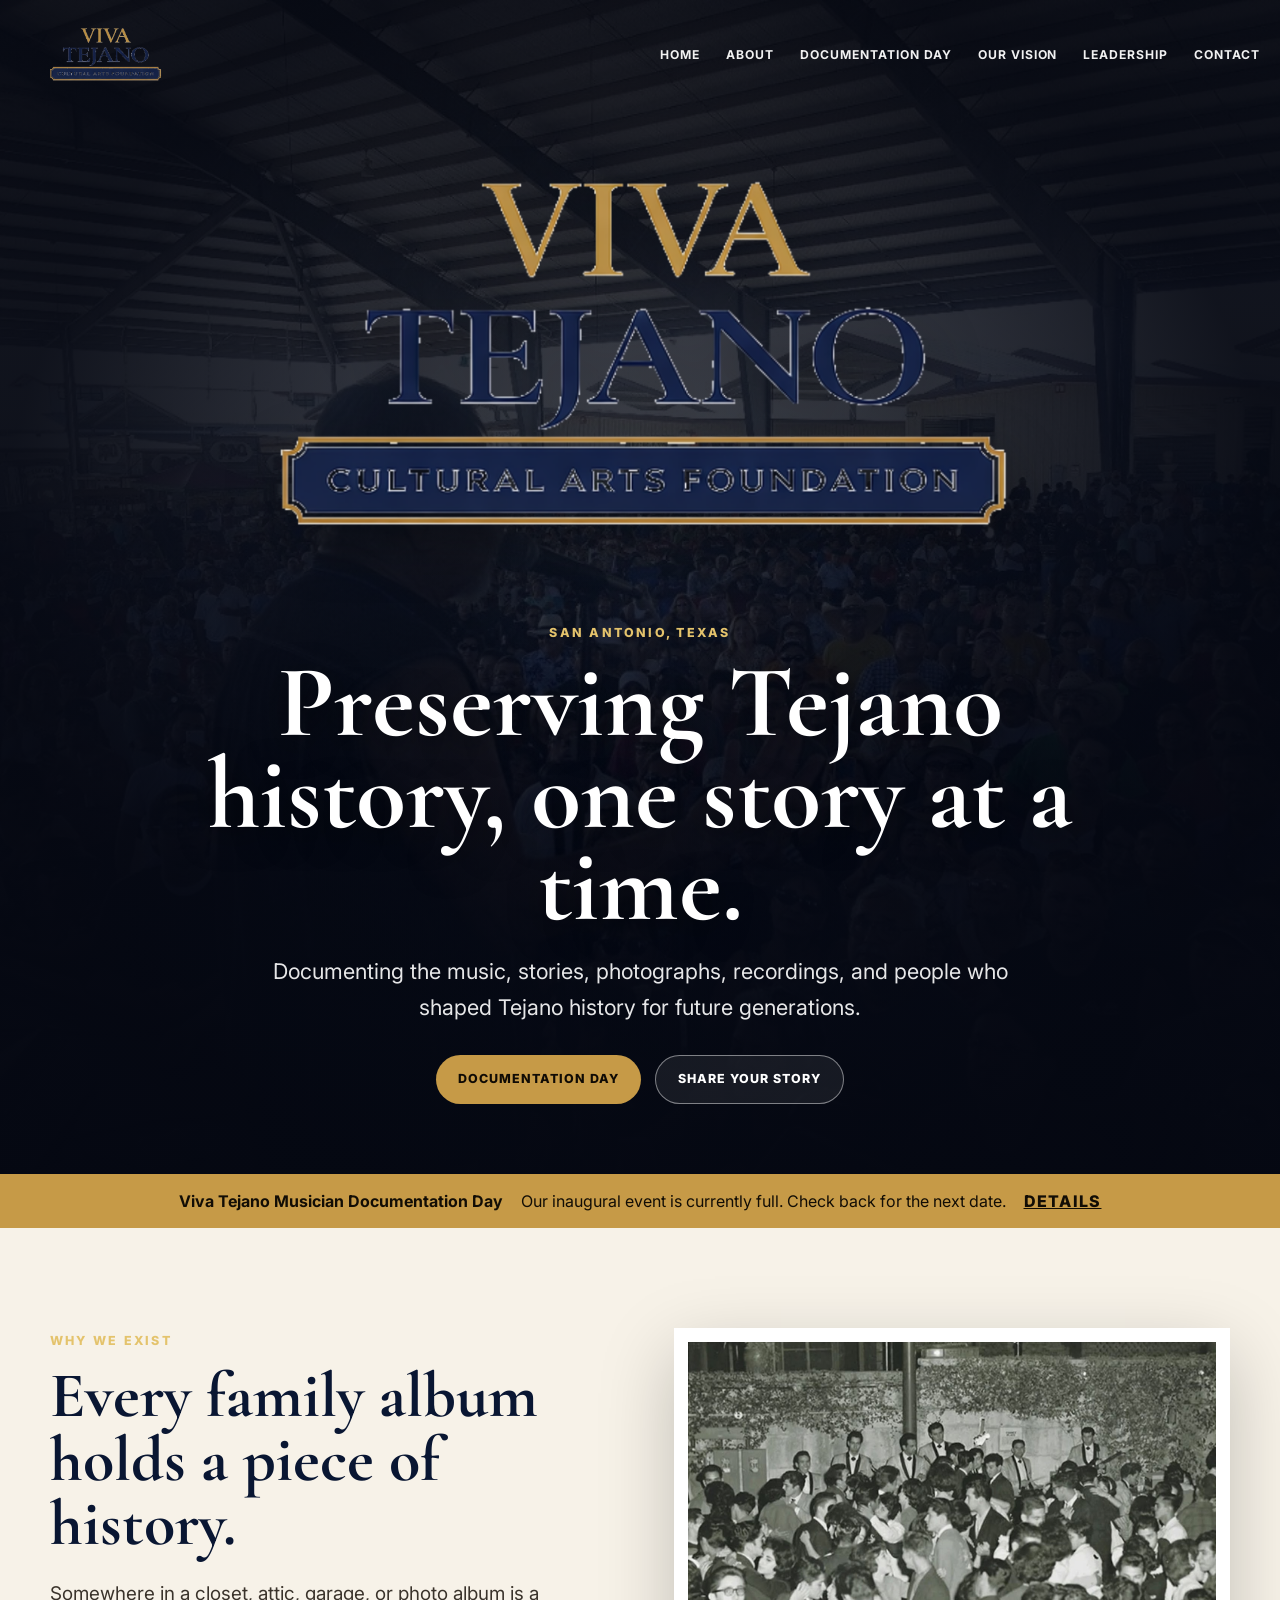
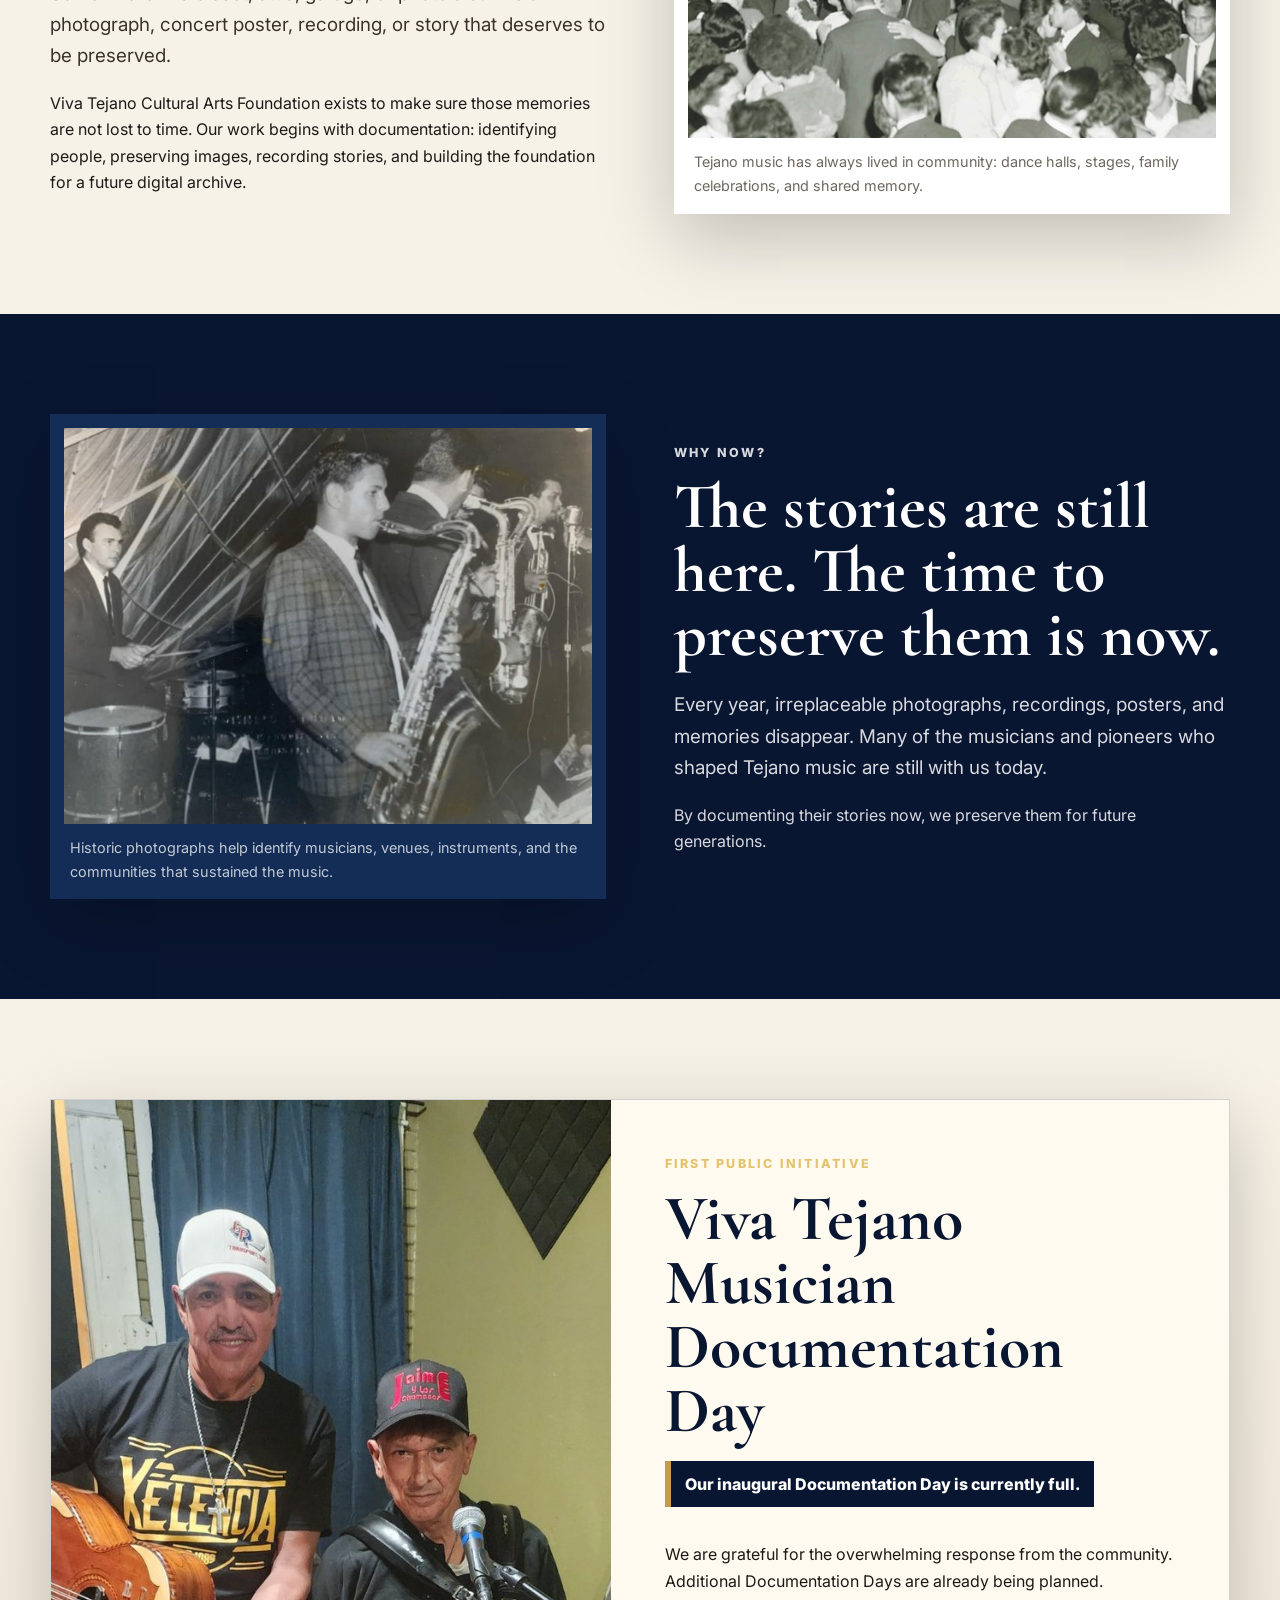
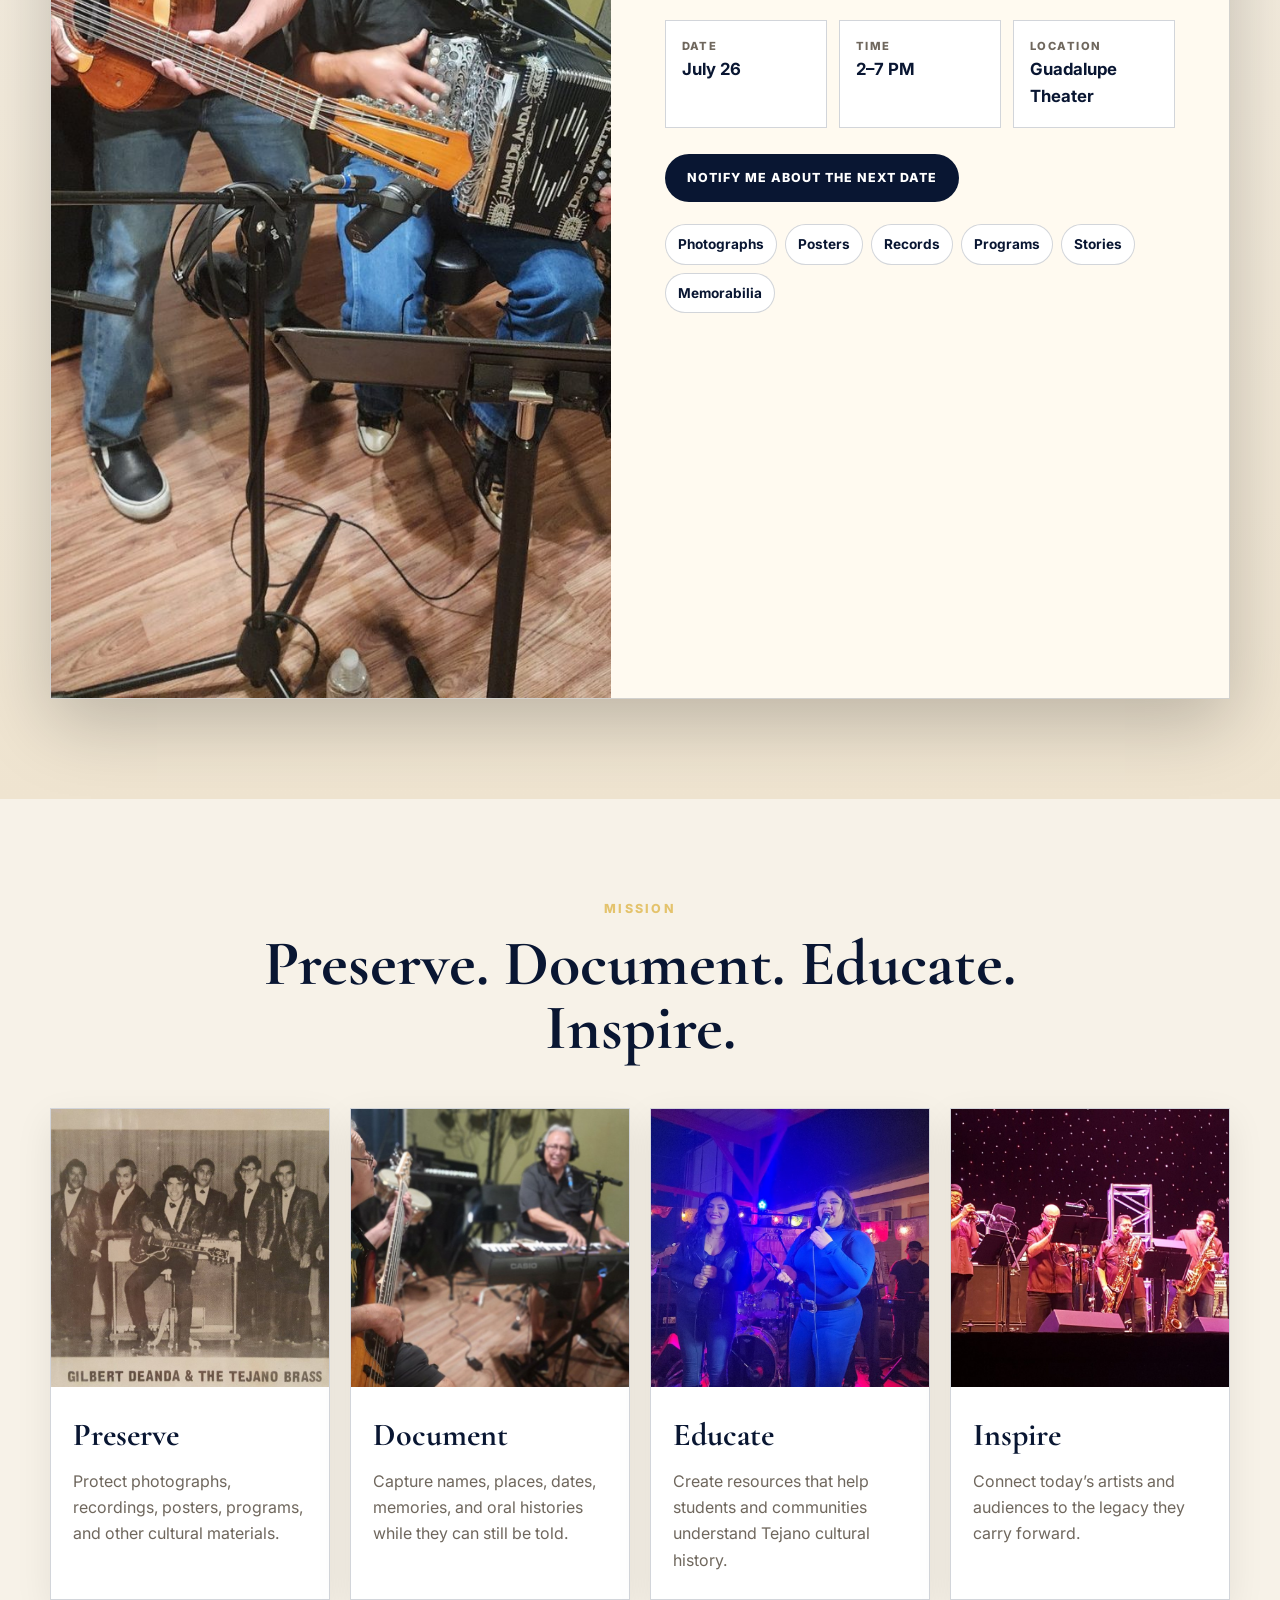
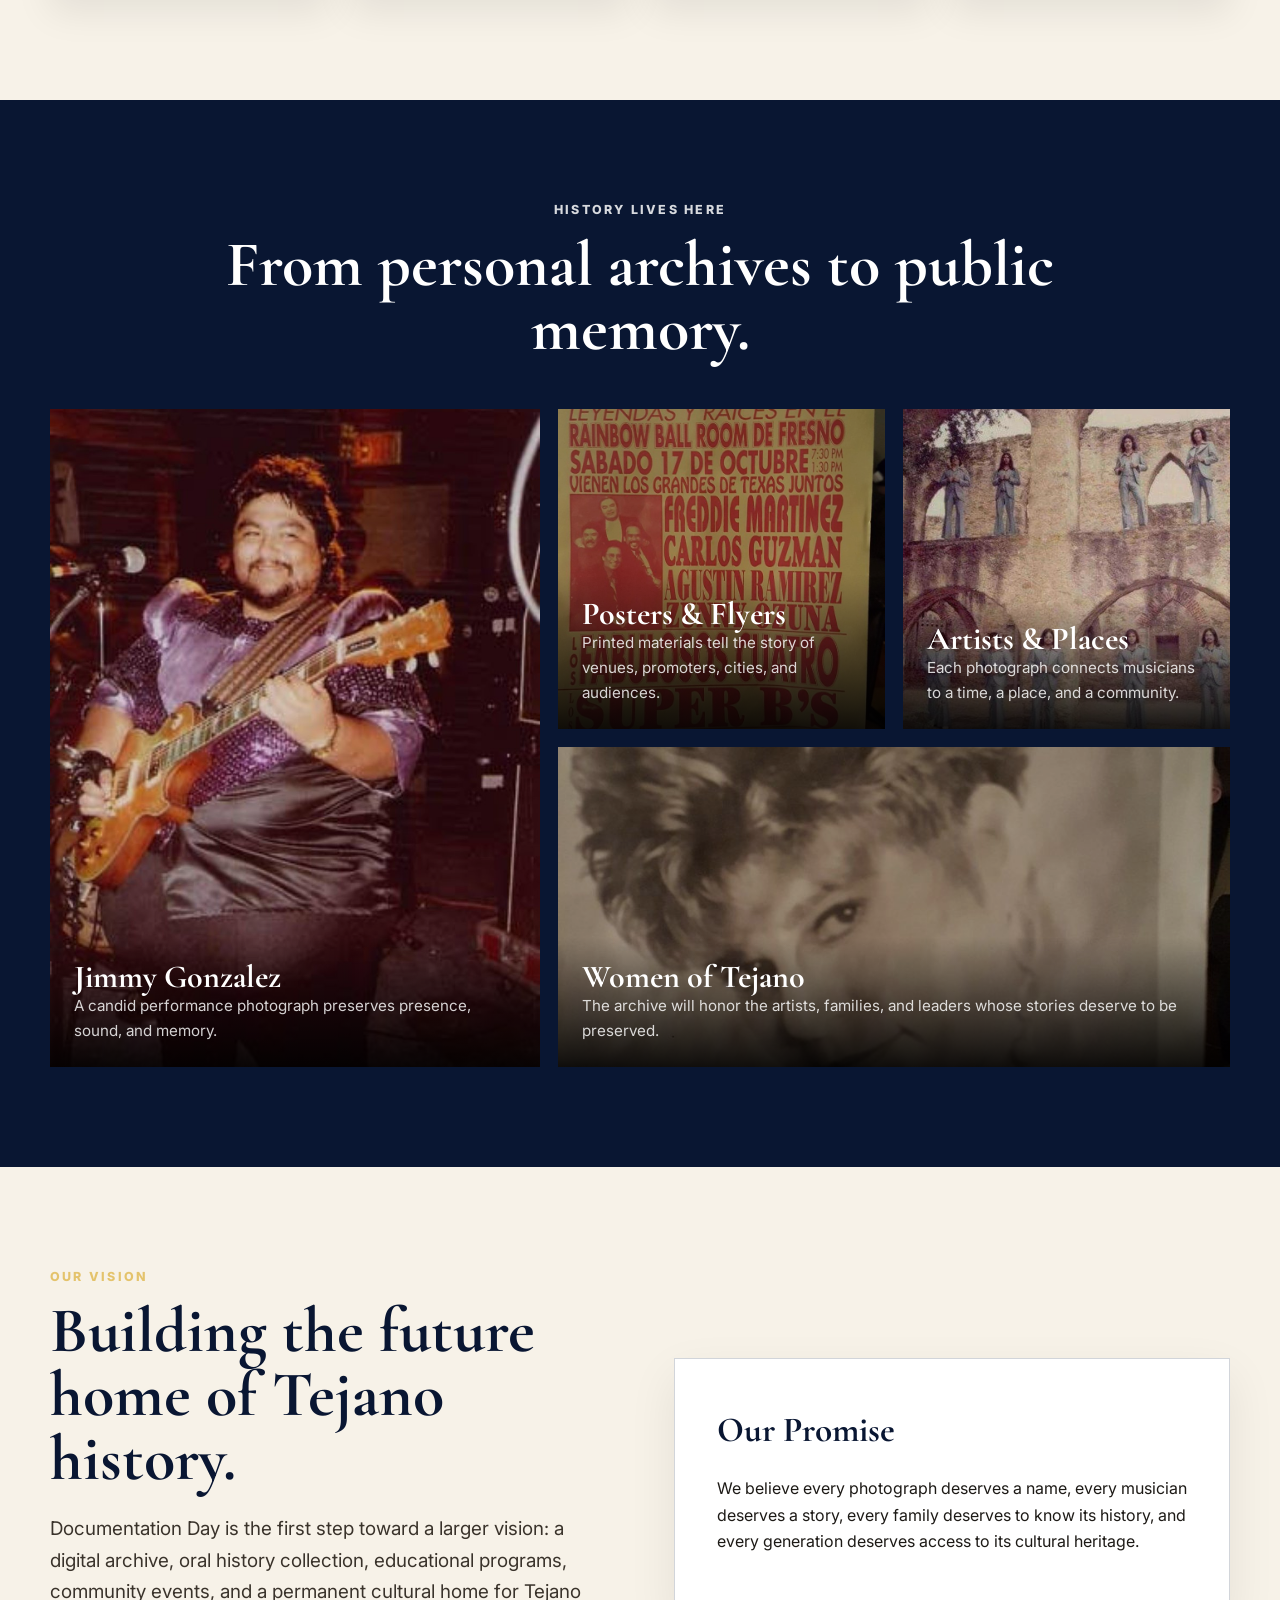
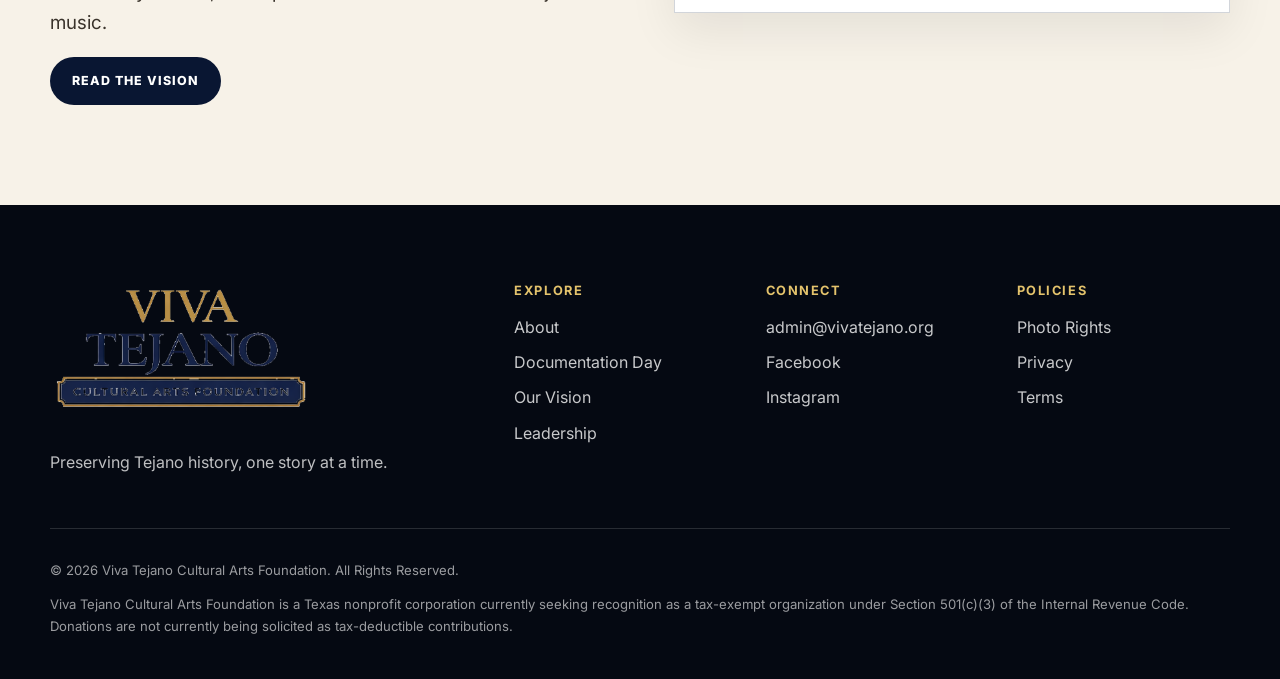
==== commit 7b7ce527: "Homepage Update July 2026" ====
--- a/index.html
+++ b/index.html
@@ -1,58 +1,227 @@
 <!doctype html>
 <html lang="en">
 <head>
-<meta charset="utf-8"><meta name="viewport" content="width=device-width, initial-scale=1">
-<title>Viva Tejano Cultural Arts Foundation</title><meta name="description" content="Preserving Tejano history, one story at a time.">
-<link rel="preconnect" href="https://fonts.googleapis.com"><link rel="preconnect" href="https://fonts.gstatic.com" crossorigin>
-<link href="https://fonts.googleapis.com/css2?family=Cormorant+Garamond:wght@500;600;700&family=Inter:wght@400;600;700;800;900&display=swap" rel="stylesheet">
-<link rel="stylesheet" href="css/styles.css">
+  <meta charset="utf-8">
+  <meta name="viewport" content="width=device-width, initial-scale=1">
+  <title>Viva Tejano Cultural Arts Foundation</title>
+  <meta name="description" content="Preserving Tejano history, one story at a time.">
+  <meta property="og:title" content="Viva Tejano Cultural Arts Foundation">
+  <meta property="og:description" content="Preserving Tejano history, one story at a time.">
+  <meta property="og:type" content="website">
+  <meta property="og:url" content="https://vivatejano.org/">
+  <meta property="og:image" content="https://vivatejano.org/assets/images/hero-crowd.jpg">
+  <link rel="preconnect" href="https://fonts.googleapis.com">
+  <link rel="preconnect" href="https://fonts.gstatic.com" crossorigin>
+  <link href="https://fonts.googleapis.com/css2?family=Cormorant+Garamond:wght@500;600;700&family=Inter:wght@400;500;600;700;800&display=swap" rel="stylesheet">
+  <link rel="stylesheet" href="css/styles.css">
 </head>
-<body>
-<header class="site-header">
-  <div class="container nav">
-    <a class="brand" href="index.html" aria-label="Viva Tejano home"><img src="assets/logos/viva-tejano-logo.png" alt="Viva Tejano Cultural Arts Foundation logo"><span>Cultural Arts Foundation</span></a>
-    <button class="menu-toggle" type="button" aria-expanded="false" aria-controls="nav-links">Menu</button>
-    <nav class="nav-links" id="nav-links" aria-label="Primary navigation">
-      <a href="index.html">Home</a><a href="about.html">About</a><a href="documentation-day.html">Documentation Day</a><a href="vision.html">Our Vision</a><a href="leadership.html">Leadership</a><a href="contact.html">Contact</a>
+<body class="home">
+
+<header class="site-header" data-header>
+  <a class="skip-link" href="#main">Skip to content</a>
+  <div class="nav-wrap">
+    <a class="brand-mark" href="index.html" aria-label="Viva Tejano Cultural Arts Foundation Home">
+      <img src="assets/logos/primary-logo-transparent.png" alt="Viva Tejano Cultural Arts Foundation">
+    </a>
+    <button class="nav-toggle" type="button" aria-expanded="false" aria-controls="site-nav" data-nav-toggle>
+      <span>Menu</span>
+    </button>
+    <nav class="site-nav" id="site-nav" aria-label="Primary navigation" data-nav>
+      <a href="index.html">Home</a>
+      <a href="about.html">About</a>
+      <a href="documentation-day.html">Documentation Day</a>
+      <a href="vision.html">Our Vision</a>
+      <a href="leadership.html">Leadership</a>
+      <a href="contact.html">Contact</a>
     </nav>
   </div>
 </header>
-<main>
-<section class="hero">
-  <img src="assets/images/hero-sunny-crowd.jpg" alt="A Tejano music legend addressing a large festival crowd from the stage">
-  <div class="container hero-content fade-in">
-    <p class="eyebrow">Viva Tejano Cultural Arts Foundation</p>
+
+<main id="main">
+
+<section class="hero home-hero" aria-label="Homepage introduction">
+  <img class="hero-bg" src="assets/images/hero-crowd.jpg" alt="A Tejano music artist addressing a large festival crowd from the stage">
+  <div class="hero-shade"></div>
+  <div class="hero-content reveal">
+    <img class="hero-logo" src="assets/logos/primary-logo-transparent.png" alt="Viva Tejano Cultural Arts Foundation">
+    <p class="kicker">San Antonio, Texas</p>
     <h1>Preserving Tejano history, one story at a time.</h1>
-    <p class="tag">Documenting the music, stories, photographs, recordings, and people who shaped Tejano history for future generations.</p>
-    <div class="hero-actions"><a class="btn gold" href="documentation-day.html">Documentation Day</a><a class="btn ghost" href="about.html">Learn Our Mission</a></div>
-  </div>
-</section>
-<div class="notice-strip"><div class="container"><span><strong>Viva Tejano Musician Documentation Day</strong> · July 26 · 2–7 PM · Guadalupe Theater</span><a href="documentation-day.html">Details →</a></div></div>
-<section class="section"><div class="container intro-grid">
-  <div class="fade-in"><p class="eyebrow">Why We Exist</p><h2>Every family album holds a piece of history.</h2><p class="lead">Somewhere in a closet, attic, garage, or photo album is a photograph, concert poster, recording, or story that deserves to be preserved. Viva Tejano exists to make sure those memories are not lost to time.</p><p>Our first public initiative invites musicians, families, collectors, photographers, promoters, and fans to help preserve the visual and oral history of Tejano music.</p></div>
-  <figure class="photo-frame fade-in"><img src="assets/images/dancehall-crowd.jpg" alt="Historic dance hall filled with people dancing to live Tejano music"><figcaption class="caption">Tejano music has always lived in community: dance halls, stages, family celebrations, and shared memory.</figcaption></figure>
-</div></section>
-<section class="section navy-section"><div class="container intro-grid">
-  <div class="fade-in"><p class="eyebrow">Why Now?</p><h2>The stories are still here. The time to preserve them is now.</h2><p>The pioneers who built Tejano music are still with us, but time is precious. Every interview, photograph, poster, recording, and memory preserved today helps future generations understand the people who shaped this cultural tradition.</p></div>
-  <figure class="photo-frame fade-in"><img src="assets/images/vintage-sax-section.jpg" alt="Vintage black and white photo of saxophone players on stage"><figcaption class="caption">Historic photographs help identify musicians, venues, instruments, eras, and the communities that sustained the music.</figcaption></figure>
-</div></section>
-<section class="section" id="documentation-day"><div class="container">
-  <div class="event-card fade-in"><img src="assets/images/recording-session.jpg" alt="Musicians recording and documenting Tejano music in a studio"><div class="event-body"><p class="eyebrow">First Public Initiative</p><h2>Viva Tejano Musician Documentation Day</h2><p>Bring photographs, posters, recordings, programs, memorabilia, and stories. Our goal is to begin documenting the people, families, and memories that shaped Tejano music.</p><div class="event-meta"><div class="meta-box"><span>Date</span><strong>July 26</strong></div><div class="meta-box"><span>Time</span><strong>2–7 PM</strong></div><div class="meta-box"><span>Location</span><strong>Guadalupe Theater</strong></div></div><a class="btn dark" href="#">Registration Coming Soon</a><div class="bring-grid"><div class="bring">Photos</div><div class="bring">Posters</div><div class="bring">Records</div><div class="bring">Stories</div></div></div></div>
-</div></section>
-<section class="section"><div class="container"><p class="eyebrow">Mission</p><h2>Preserve. Document. Educate. Inspire.</h2><div class="pillars fade-in"><article class="pillar"><img src="assets/images/gilbert-deanda-tejano-brass.jpg" alt="Gilbert DeAnda and the Tejano Brass publicity photo"><div><h3>Preserve</h3><p>Protect photographs, recordings, posters, programs, and other cultural materials.</p></div></article><article class="pillar"><img src="assets/images/studio-duo.jpg" alt="Two musicians recording music in a studio"><div><h3>Document</h3><p>Capture names, places, dates, memories, and oral histories while they can still be told.</p></div></article><article class="pillar"><img src="assets/images/young-artists.jpg" alt="Young Tejano artists performing on stage"><div><h3>Educate</h3><p>Create resources that help students and communities understand Tejano cultural history.</p></div></article><article class="pillar"><img src="assets/images/modern-performance.jpg" alt="Modern Tejano band performing on stage"><div><h3>Inspire</h3><p>Connect today’s artists and audiences to the legacy they carry forward.</p></div></article></div></div></section>
-<section class="section navy-section"><div class="container"><p class="eyebrow">History Lives Here</p><h2>From personal archives to public memory.</h2><div class="exhibit fade-in"><figure class="large"><img src="assets/images/jimmy-gonzalez.jpg" alt="Jimmy Gonzalez of Grupo Mazz smiling while playing guitar"><figcaption><h3>Jimmy Gonzalez</h3><p>A candid performance photograph preserves more than an image. It preserves presence, sound, and memory.</p></figcaption></figure><figure><img src="assets/images/rainbow-ballroom-poster.jpg" alt="Vintage Rainbow Ballroom Fresno Tejano concert poster"><figcaption><h3>Posters & Flyers</h3><p>Printed materials tell the story of venues, promoters, cities, and audiences.</p></figcaption></figure><figure><img src="assets/images/latin-breed-mission.jpg" alt="The Latin Breed posed at a historic mission"><figcaption><h3>Artists & Places</h3><p>Each photograph connects musicians to a time, a place, and a community.</p></figcaption></figure><figure class="large"><img src="assets/images/laura-canales.jpg" alt="Vintage promotional image of Laura Canales"><figcaption><h3>Women of Tejano</h3><p>The archive will honor the artists, families, and leaders whose stories deserve to be preserved.</p></figcaption></figure></div></div></section>
-<section class="section"><div class="container intro-grid"><div class="fade-in"><p class="eyebrow">Our Vision</p><h2>Building the future home of Tejano history.</h2><p class="lead">Documentation Day is the first step toward a larger vision: a digital archive, oral history collection, educational programs, community events, and a permanent cultural home for Tejano music.</p><a class="btn dark" href="vision.html">Read the Vision</a></div><div class="quote-block fade-in"><h3>Our Promise</h3><p>We believe every photograph deserves a name, every musician deserves a story, every family deserves to know its history, and every generation deserves access to its cultural heritage.</p></div></div></section>
+    <p class="hero-copy">Documenting the music, stories, photographs, recordings, and people who shaped Tejano history for future generations.</p>
+    <div class="hero-actions">
+      <a class="btn btn-gold" href="documentation-day.html">Documentation Day</a>
+      <a class="btn btn-outline" href="contact.html">Share Your Story</a>
+    </div>
+  </div>
+</section>
+
+<section class="status-strip">
+  <div class="wrap status-inner">
+    <strong>Viva Tejano Musician Documentation Day</strong>
+    <span>Our inaugural event is currently full. Check back for the next date.</span>
+    <a href="documentation-day.html">Details</a>
+  </div>
+</section>
+
+<section class="section story-section">
+  <div class="wrap two-col">
+    <div class="copy reveal">
+      <p class="eyebrow">Why We Exist</p>
+      <h2>Every family album holds a piece of history.</h2>
+      <p class="lead">Somewhere in a closet, attic, garage, or photo album is a photograph, concert poster, recording, or story that deserves to be preserved.</p>
+      <p>Viva Tejano Cultural Arts Foundation exists to make sure those memories are not lost to time. Our work begins with documentation: identifying people, preserving images, recording stories, and building the foundation for a future digital archive.</p>
+    </div>
+    <figure class="feature-photo reveal">
+      <img src="assets/images/dancehall-crowd.jpg" alt="Historic dance hall filled with people dancing to live Tejano music">
+      <figcaption>Tejano music has always lived in community: dance halls, stages, family celebrations, and shared memory.</figcaption>
+    </figure>
+  </div>
+</section>
+
+<section class="section navy-section">
+  <div class="wrap two-col reverse">
+    <figure class="feature-photo reveal">
+      <img src="assets/images/vintage-sax.jpg" alt="Vintage black and white performance photo of saxophone players on stage">
+      <figcaption>Historic photographs help identify musicians, venues, instruments, and the communities that sustained the music.</figcaption>
+    </figure>
+    <div class="copy reveal">
+      <p class="eyebrow">Why Now?</p>
+      <h2>The stories are still here. The time to preserve them is now.</h2>
+      <p class="lead">Every year, irreplaceable photographs, recordings, posters, and memories disappear. Many of the musicians and pioneers who shaped Tejano music are still with us today.</p>
+      <p>By documenting their stories now, we preserve them for future generations.</p>
+    </div>
+  </div>
+</section>
+
+<section class="section documentation-feature" id="documentation-day">
+  <div class="wrap event-panel reveal">
+    <div class="event-image">
+      <img src="assets/images/documentation-studio.jpg" alt="Musicians documenting music and stories in a studio">
+    </div>
+    <div class="event-copy">
+      <p class="eyebrow">First Public Initiative</p>
+      <h2>Viva Tejano Musician Documentation Day</h2>
+      <div class="full-badge">Our inaugural Documentation Day is currently full.</div>
+      <p>We are grateful for the overwhelming response from the community. Additional Documentation Days are already being planned.</p>
+      <div class="event-meta" aria-label="Event details">
+        <div><span>Date</span><strong>July 26</strong></div>
+        <div><span>Time</span><strong>2–7 PM</strong></div>
+        <div><span>Location</span><strong>Guadalupe Theater</strong></div>
+      </div>
+      <a class="btn btn-dark" href="contact.html">Notify Me About the Next Date</a>
+      <div class="preserve-list" aria-label="Materials to preserve">
+        <span>Photographs</span><span>Posters</span><span>Records</span><span>Programs</span><span>Stories</span><span>Memorabilia</span>
+      </div>
+    </div>
+  </div>
+</section>
+
+<section class="section mission-section">
+  <div class="wrap">
+    <div class="section-heading reveal">
+      <p class="eyebrow">Mission</p>
+      <h2>Preserve. Document. Educate. Inspire.</h2>
+    </div>
+    <div class="pillar-grid">
+      <article class="pillar reveal">
+        <img src="assets/images/gilbert-deanda.jpg" alt="Gilbert DeAnda and The Tejano Brass publicity photograph">
+        <h3>Preserve</h3>
+        <p>Protect photographs, recordings, posters, programs, and other cultural materials.</p>
+      </article>
+      <article class="pillar reveal">
+        <img src="assets/images/studio-session.jpg" alt="Musicians recording together in a studio">
+        <h3>Document</h3>
+        <p>Capture names, places, dates, memories, and oral histories while they can still be told.</p>
+      </article>
+      <article class="pillar reveal">
+        <img src="assets/images/young-artists.jpg" alt="Young Tejano artists performing on stage">
+        <h3>Educate</h3>
+        <p>Create resources that help students and communities understand Tejano cultural history.</p>
+      </article>
+      <article class="pillar reveal">
+        <img src="assets/images/modern-stage.jpg" alt="Modern Tejano musicians performing on stage">
+        <h3>Inspire</h3>
+        <p>Connect today’s artists and audiences to the legacy they carry forward.</p>
+      </article>
+    </div>
+  </div>
+</section>
+
+<section class="section exhibit-section navy-section">
+  <div class="wrap">
+    <div class="section-heading reveal">
+      <p class="eyebrow">History Lives Here</p>
+      <h2>From personal archives to public memory.</h2>
+    </div>
+    <div class="exhibit-grid">
+      <figure class="exhibit-card tall reveal">
+        <img src="assets/images/jimmy-gonzalez.jpg" alt="Jimmy Gonzalez of Grupo Mazz smiling while playing guitar">
+        <figcaption><strong>Jimmy Gonzalez</strong><span>A candid performance photograph preserves presence, sound, and memory.</span></figcaption>
+      </figure>
+      <figure class="exhibit-card reveal">
+        <img src="assets/images/rainbow-poster.jpg" alt="Vintage Rainbow Ballroom Fresno Tejano concert poster">
+        <figcaption><strong>Posters & Flyers</strong><span>Printed materials tell the story of venues, promoters, cities, and audiences.</span></figcaption>
+      </figure>
+      <figure class="exhibit-card reveal">
+        <img src="assets/images/latin-breed-mission.jpg" alt="The Latin Breed posed at a historic mission">
+        <figcaption><strong>Artists & Places</strong><span>Each photograph connects musicians to a time, a place, and a community.</span></figcaption>
+      </figure>
+      <figure class="exhibit-card wide reveal">
+        <img src="assets/images/laura-canales.jpg" alt="Vintage promotional image of Laura Canales">
+        <figcaption><strong>Women of Tejano</strong><span>The archive will honor the artists, families, and leaders whose stories deserve to be preserved.</span></figcaption>
+      </figure>
+    </div>
+  </div>
+</section>
+
+<section class="section vision-preview">
+  <div class="wrap two-col">
+    <div class="copy reveal">
+      <p class="eyebrow">Our Vision</p>
+      <h2>Building the future home of Tejano history.</h2>
+      <p class="lead">Documentation Day is the first step toward a larger vision: a digital archive, oral history collection, educational programs, community events, and a permanent cultural home for Tejano music.</p>
+      <a class="btn btn-dark" href="vision.html">Read the Vision</a>
+    </div>
+    <div class="promise-card reveal">
+      <h3>Our Promise</h3>
+      <p>We believe every photograph deserves a name, every musician deserves a story, every family deserves to know its history, and every generation deserves access to its cultural heritage.</p>
+    </div>
+  </div>
+</section>
+
 </main>
+
 <footer class="site-footer">
-  <div class="container">
-    <div class="footer-grid">
-      <div><img src="assets/logos/viva-tejano-logo.png" alt="Viva Tejano Cultural Arts Foundation logo"><p>Preserving Tejano history, one story at a time.</p><p><strong>Email:</strong> <a href="mailto:info@vivatejano.org">info@vivatejano.org</a></p></div>
-      <div><h3>Explore</h3><div class="footer-links"><a href="about.html">About</a><a href="documentation-day.html">Documentation Day</a><a href="vision.html">Our Vision</a><a href="leadership.html">Leadership</a></div></div>
-      <div><h3>Connect</h3><div class="footer-links"><a href="https://www.facebook.com/vivatejanofoundation">Facebook</a><a href="https://www.instagram.com/vivatejanofoundation">Instagram</a><a href="photo-rights.html">Photo Rights</a><a href="privacy.html">Privacy</a></div></div>
-    </div>
-    <div class="legal">© 2026 Viva Tejano Cultural Arts Foundation. All Rights Reserved.<br>Viva Tejano Cultural Arts Foundation is a Texas nonprofit corporation currently seeking recognition as a tax-exempt organization under Section 501(c)(3) of the Internal Revenue Code. Donations are not currently being solicited as tax-deductible contributions.</div>
+  <div class="footer-inner">
+    <div class="footer-brand">
+      <img src="assets/logos/primary-logo-transparent.png" alt="Viva Tejano Cultural Arts Foundation">
+      <p>Preserving Tejano history, one story at a time.</p>
+    </div>
+    <div class="footer-col">
+      <h3>Explore</h3>
+      <a href="about.html">About</a>
+      <a href="documentation-day.html">Documentation Day</a>
+      <a href="vision.html">Our Vision</a>
+      <a href="leadership.html">Leadership</a>
+    </div>
+    <div class="footer-col">
+      <h3>Connect</h3>
+      <a href="mailto:admin@vivatejano.org">admin@vivatejano.org</a>
+      <a href="https://www.facebook.com/vivatejanofoundation">Facebook</a>
+      <a href="https://www.instagram.com/vivatejanofoundation">Instagram</a>
+    </div>
+    <div class="footer-col">
+      <h3>Policies</h3>
+      <a href="photo-rights.html">Photo Rights</a>
+      <a href="privacy.html">Privacy</a>
+      <a href="terms.html">Terms</a>
+    </div>
+  </div>
+  <div class="legal">
+    <p>© 2026 Viva Tejano Cultural Arts Foundation. All Rights Reserved.</p>
+    <p>Viva Tejano Cultural Arts Foundation is a Texas nonprofit corporation currently seeking recognition as a tax-exempt organization under Section 501(c)(3) of the Internal Revenue Code. Donations are not currently being solicited as tax-deductible contributions.</p>
   </div>
 </footer>
+
 <script src="js/script.js"></script>
 </body>
 </html>
--- a/css/styles.css
+++ b/css/styles.css
@@ -1,6 +1,22 @@
+
 :root{
-  --navy:#111540; --navy-2:#080b25; --gold:#c79242; --gold-2:#e7c27a;
-  --ivory:#f7f2e8; --paper:#fffaf0; --ink:#1f2430; --muted:#67635e; --line:#ded2bd;
-  --rust:#8a352c; --shadow:0 24px 60px rgba(0,0,0,.18); --radius:22px;
+  --navy:#091632;
+  --navy-2:#0d2349;
+  --gold:#c69a47;
+  --gold-2:#e4c36c;
+  --ivory:#f7f2e8;
+  --paper:#fffaf0;
+  --ink:#1d1a16;
+  --muted:#6f675d;
+  --line:rgba(9,22,50,.18);
+  --shadow:0 24px 70px rgba(0,0,0,.22);
+  --serif:'Cormorant Garamond', Georgia, serif;
+  --sans:'Inter', Arial, sans-serif;
 }
-*{box-sizing:border-box} html{scroll-behavior:smooth} body{margin:0;background:var(--ivory);color:var(--ink);font-family:Inter,system-ui,-apple-system,Segoe UI,Roboto,Arial,sans-serif;line-height:1.65} img{max-width:100%;display:block} a{color:inherit;text-decoration:none} p{margin:0 0 1rem}.serif,h1,h2,h3{font-family:Cormorant Garamond,Georgia,serif} h1,h2,h3{line-height:1.02;margin:0 0 1rem} h1{font-size:clamp(3.2rem,8vw,7.4rem);font-weight:700;letter-spacing:-.045em} h2{font-size:clamp(2.35rem,5vw,5rem);font-weight:700;letter-spacing:-.035em} h3{font-size:clamp(1.55rem,3vw,2.5rem);font-weight:700}.eyebrow{color:var(--gold);font-weight:800;letter-spacing:.17em;text-transform:uppercase;font-size:.76rem}.container{width:min(1180px,calc(100% - 40px));margin-inline:auto}.section{padding:clamp(70px,9vw,130px) 0}.btn{display:inline-flex;align-items:center;justify-content:center;gap:.5rem;border:1px solid transparent;padding:.95rem 1.25rem;border-radius:999px;font-weight:800;letter-spacing:.03em;text-transform:uppercase;font-size:.78rem;transition:.25s ease}.btn.gold{background:var(--gold);color:#111}.btn.gold:hover{background:var(--gold-2);transform:translateY(-2px)}.btn.ghost{border-color:rgba(255,255,255,.48);color:#fff}.btn.ghost:hover{border-color:#fff;background:rgba(255,255,255,.1)}.btn.dark{background:var(--navy);color:#fff}.btn.dark:hover{background:#252b64;transform:translateY(-2px)}.btn.light{border-color:var(--line);background:#fff;color:var(--navy)}.site-header{position:fixed;inset:0 0 auto;z-index:40;padding:18px 0;transition:.25s ease;color:#fff}.site-header.is-scrolled{background:rgba(8,11,37,.92);backdrop-filter:blur(14px);box-shadow:0 10px 28px rgba(0,0,0,.18);padding:10px 0}.nav{display:flex;align-items:center;justify-content:space-between;gap:24px}.brand{display:flex;align-items:center;gap:14px;min-width:230px}.brand img{height:62px;width:auto;background:rgba(255,255,255,.92);border-radius:10px;padding:5px}.brand span{font-weight:800;text-transform:uppercase;letter-spacing:.12em;font-size:.7rem;line-height:1.2}.nav-links{display:flex;align-items:center;gap:22px;font-size:.78rem;font-weight:800;text-transform:uppercase;letter-spacing:.08em}.nav-links a{opacity:.92}.nav-links a:hover,.nav-links a[aria-current="page"]{color:var(--gold-2);opacity:1}.menu-toggle{display:none;background:transparent;border:1px solid rgba(255,255,255,.45);color:#fff;border-radius:999px;padding:.75rem 1rem;font-weight:800}.hero{min-height:100svh;position:relative;color:#fff;display:grid;align-items:end;overflow:hidden;background:#090b22}.hero:before{content:"";position:absolute;inset:0;background:linear-gradient(90deg,rgba(5,7,22,.92),rgba(5,7,22,.62) 47%,rgba(5,7,22,.18)),linear-gradient(0deg,rgba(5,7,22,.96),transparent 34%);z-index:1}.hero>img{position:absolute;inset:0;width:100%;height:100%;object-fit:cover;opacity:.82}.hero-content{position:relative;z-index:2;padding:150px 0 90px;max-width:860px}.hero .tag{font-size:clamp(1rem,2vw,1.35rem);max-width:710px;color:#f6efe1}.hero-actions{display:flex;gap:14px;flex-wrap:wrap;margin-top:30px}.notice-strip{position:relative;z-index:3;background:var(--navy);color:#fff;border-top:1px solid rgba(255,255,255,.08);border-bottom:1px solid rgba(255,255,255,.08);padding:14px 0}.notice-strip .container{display:flex;justify-content:space-between;gap:18px;align-items:center;flex-wrap:wrap}.notice-strip strong{color:var(--gold-2)}.intro-grid{display:grid;grid-template-columns:1fr .85fr;gap:clamp(35px,6vw,80px);align-items:center}.photo-frame{position:relative;box-shadow:var(--shadow);border-radius:var(--radius);overflow:hidden;background:#fff;padding:10px;transform:rotate(-1deg)}.photo-frame img{border-radius:calc(var(--radius) - 8px);aspect-ratio:4/3;object-fit:cover;filter:saturate(.92)}.caption{font-size:.8rem;color:var(--muted);margin-top:.75rem}.lead{font-size:clamp(1.1rem,1.7vw,1.35rem);color:#3b3935}.navy-section{background:var(--navy);color:#fff;position:relative;overflow:hidden}.navy-section:before{content:"";position:absolute;inset:0;background:radial-gradient(circle at 20% 10%,rgba(199,146,66,.15),transparent 24%),radial-gradient(circle at 86% 80%,rgba(255,255,255,.08),transparent 28%);pointer-events:none}.navy-section .container{position:relative}.navy-section p{color:#e7dfd1}.event-card{display:grid;grid-template-columns:.95fr 1.05fr;gap:0;background:var(--paper);border-radius:30px;overflow:hidden;box-shadow:var(--shadow);border:1px solid var(--line)}.event-card img{width:100%;height:100%;min-height:460px;object-fit:cover}.event-body{padding:clamp(30px,5vw,62px)}.event-meta{display:grid;grid-template-columns:repeat(3,1fr);gap:12px;margin:24px 0}.meta-box{border:1px solid var(--line);border-radius:18px;background:#fff;padding:18px}.meta-box strong{display:block;color:var(--navy);font-size:1.15rem}.bring-grid{display:grid;grid-template-columns:repeat(4,1fr);gap:14px;margin-top:24px}.bring{background:#fff;border:1px solid var(--line);border-radius:18px;padding:20px;font-weight:800;color:var(--navy)}.pillars{display:grid;grid-template-columns:repeat(4,1fr);gap:18px}.pillar{background:#fff;border:1px solid var(--line);border-radius:22px;overflow:hidden;box-shadow:0 12px 28px rgba(18,18,18,.08)}.pillar img{height:220px;width:100%;object-fit:cover}.pillar div{padding:22px}.pillar h3{font-size:1.7rem;color:var(--navy)}.exhibit{display:grid;grid-template-columns:1fr 1fr 1fr;gap:18px}.exhibit figure{margin:0;position:relative;overflow:hidden;border-radius:24px;background:#111;min-height:410px;box-shadow:var(--shadow)}.exhibit figure.large{grid-column:span 2}.exhibit img{width:100%;height:100%;object-fit:cover;position:absolute;inset:0;opacity:.9;transition:.45s ease}.exhibit figcaption{position:absolute;inset:auto 0 0;padding:28px;color:#fff;background:linear-gradient(transparent,rgba(0,0,0,.88));z-index:2}.exhibit figure:hover img{transform:scale(1.04);opacity:1}.vision-steps{display:grid;grid-template-columns:repeat(4,1fr);gap:18px;counter-reset:vision}.step{border-top:3px solid var(--gold);background:rgba(255,255,255,.06);padding:26px;border-radius:0 0 22px 22px}.step:before{counter-increment:vision;content:"0" counter(vision);display:block;color:var(--gold-2);font-weight:900;letter-spacing:.12em;margin-bottom:12px}.quote-block{background:var(--paper);border-left:6px solid var(--gold);padding:clamp(28px,5vw,55px);border-radius:0 28px 28px 0;box-shadow:0 16px 38px rgba(0,0,0,.08)}.site-footer{background:var(--navy-2);color:#fff;padding:56px 0 30px}.footer-grid{display:grid;grid-template-columns:1.3fr .7fr .7fr;gap:30px}.site-footer img{width:210px;background:#fff;border-radius:12px;padding:8px;margin-bottom:18px}.footer-links{display:grid;gap:8px}.legal{border-top:1px solid rgba(255,255,255,.13);margin-top:40px;padding-top:22px;color:#d8cfbe;font-size:.82rem}.page-hero{padding:170px 0 90px;background:linear-gradient(rgba(8,11,37,.74),rgba(8,11,37,.86)),var(--page-img) center/cover;color:#fff}.page-hero p{max-width:720px;color:#eee4d4}.content-grid{display:grid;grid-template-columns:.75fr 1.25fr;gap:60px}.side-note{border-left:4px solid var(--gold);padding-left:22px;color:var(--muted)}.leader-grid{display:grid;grid-template-columns:repeat(2,1fr);gap:22px}.leader{background:#fff;border:1px solid var(--line);border-radius:24px;padding:30px}.board-list{display:grid;grid-template-columns:repeat(2,1fr);gap:14px}.board-list li{background:#fff;border:1px solid var(--line);border-radius:16px;padding:16px;list-style:none}.form-shell{background:#fff;border:1px solid var(--line);border-radius:28px;padding:30px}.field{display:grid;gap:6px;margin-bottom:16px}.field input,.field textarea{width:100%;border:1px solid var(--line);border-radius:14px;padding:14px;font:inherit}.field textarea{min-height:140px}.fade-in{opacity:0;transform:translateY(18px);transition:opacity .7s ease,transform .7s ease}.fade-in.is-visible{opacity:1;transform:none}@media(max-width:900px){.nav-links{position:fixed;inset:86px 20px auto;background:rgba(8,11,37,.96);border:1px solid rgba(255,255,255,.18);border-radius:20px;padding:20px;display:none;flex-direction:column;align-items:flex-start}.nav-links.is-open{display:flex}.menu-toggle{display:inline-flex}.brand span{display:none}.intro-grid,.event-card,.content-grid,.footer-grid{grid-template-columns:1fr}.event-card img{min-height:310px}.pillars,.bring-grid,.vision-steps,.leader-grid,.board-list{grid-template-columns:1fr 1fr}.exhibit{grid-template-columns:1fr}.exhibit figure.large{grid-column:auto}h1{font-size:clamp(3rem,13vw,5rem)}}@media(max-width:620px){.container{width:min(100% - 28px,1180px)}.brand img{height:52px}.hero-content{padding:130px 0 70px}.pillars,.bring-grid,.vision-steps,.event-meta,.leader-grid,.board-list{grid-template-columns:1fr}.section{padding:60px 0}.exhibit figure{min-height:330px}.btn{width:100%}.hero-actions{width:100%}}
+*{box-sizing:border-box}
+html{scroll-behavior:smooth}
+body{margin:0;background:var(--ivory);color:var(--ink);font-family:var(--sans);font-size:16px;line-height:1.65}
+a{color:inherit}img{max-width:100%;display:block}.wrap{width:min(1180px,calc(100% - 40px));margin-inline:auto}.narrow{width:min(850px,calc(100% - 40px))}.skip-link{position:absolute;left:-999px;top:auto}.skip-link:focus{left:16px;top:16px;z-index:999;background:#fff;padding:10px 14px;border-radius:4px}.site-header{position:fixed;inset:0 0 auto 0;z-index:1000;padding:18px 0;transition:background .25s ease,box-shadow .25s ease,padding .25s ease}.site-header.is-scrolled,.site-header.is-open{background:rgba(9,22,50,.96);box-shadow:0 12px 45px rgba(0,0,0,.28);padding:10px 0}.nav-wrap{width:min(1240px,calc(100% - 36px));margin-inline:auto;display:flex;align-items:center;justify-content:space-between;gap:24px}.brand-mark{display:flex;align-items:center;text-decoration:none}.brand-mark img{width:170px;max-height:74px;object-fit:contain}.site-nav{display:flex;align-items:center;gap:26px}.site-nav a{color:#fff;text-decoration:none;text-transform:uppercase;letter-spacing:.08em;font-size:.76rem;font-weight:700;opacity:.94}.site-nav a:hover{color:var(--gold-2)}.nav-toggle{display:none;background:rgba(255,255,255,.08);border:1px solid rgba(255,255,255,.25);color:#fff;border-radius:999px;padding:10px 14px;font-weight:700;text-transform:uppercase;letter-spacing:.08em}.hero{position:relative;min-height:100svh;display:grid;place-items:center;overflow:hidden;background:#050912}.hero-bg{position:absolute;inset:0;width:100%;height:100%;object-fit:cover;filter:grayscale(.08) saturate(.9);opacity:.72}.hero-shade{position:absolute;inset:0;background:radial-gradient(circle at center,rgba(9,22,50,.15),rgba(5,8,18,.88) 74%),linear-gradient(180deg,rgba(5,8,18,.28),rgba(5,8,18,.95))}.hero-content{position:relative;z-index:2;width:min(1100px,calc(100% - 36px));text-align:center;color:#fff;padding:115px 0 70px}.hero-logo{width:min(760px,92vw);margin:0 auto 22px;filter:drop-shadow(0 18px 28px rgba(0,0,0,.38))}.kicker,.eyebrow{color:var(--gold-2);text-transform:uppercase;letter-spacing:.18em;font-size:.78rem;font-weight:800;margin:0 0 12px}.hero h1{font-family:var(--serif);font-size:clamp(3rem,8vw,7.2rem);line-height:.9;margin:0 auto 22px;max-width:1040px;font-weight:700;text-shadow:0 8px 32px rgba(0,0,0,.55)}.hero-copy{font-size:clamp(1rem,2.2vw,1.35rem);max-width:760px;margin:0 auto 30px;color:rgba(255,255,255,.9)}.hero-actions{display:flex;gap:14px;justify-content:center;flex-wrap:wrap}.btn{display:inline-flex;align-items:center;justify-content:center;min-height:48px;padding:13px 22px;border-radius:999px;text-decoration:none;font-weight:800;text-transform:uppercase;letter-spacing:.08em;font-size:.78rem;transition:transform .2s ease,background .2s ease,border-color .2s ease}.btn:hover{transform:translateY(-2px)}.btn-gold{background:var(--gold);color:#100b05}.btn-gold:hover{background:var(--gold-2)}.btn-outline{border:1px solid rgba(255,255,255,.45);color:#fff;background:rgba(255,255,255,.07)}.btn-dark{background:var(--navy);color:#fff}.status-strip{background:var(--gold);color:#120d05}.status-inner{display:flex;gap:18px;align-items:center;justify-content:center;padding:14px 0;text-align:center;flex-wrap:wrap}.status-inner a{font-weight:800;text-transform:uppercase;letter-spacing:.08em}.section{padding:100px 0}.two-col{display:grid;grid-template-columns:1fr 1fr;gap:68px;align-items:center}.two-col.reverse{grid-template-columns:1fr 1fr}.copy h2,.section-heading h2{font-family:var(--serif);font-size:clamp(2.4rem,5vw,4.6rem);line-height:1;margin:0 0 22px;color:var(--navy);font-weight:700}.lead{font-size:1.18rem;color:#3a332b}.feature-photo{margin:0;background:#fff;padding:14px;box-shadow:var(--shadow);transform:rotate(-1deg)}.feature-photo img{aspect-ratio:4/3;object-fit:cover;width:100%}.feature-photo figcaption{padding:12px 6px 2px;font-size:.9rem;color:var(--muted)}.navy-section{background:var(--navy);color:#fff}.navy-section h2,.navy-section h3{color:#fff}.navy-section p{color:rgba(255,255,255,.84)}.navy-section .feature-photo{background:#132d56}.navy-section .feature-photo figcaption{color:rgba(255,255,255,.75)}.documentation-feature{background:linear-gradient(180deg,var(--ivory),#efe4d0)}.event-panel{display:grid;grid-template-columns:.95fr 1.05fr;background:var(--paper);border:1px solid var(--line);box-shadow:var(--shadow)}.event-image img{height:100%;min-height:520px;width:100%;object-fit:cover}.event-copy{padding:54px}.event-copy h2{font-family:var(--serif);font-size:clamp(2.3rem,5vw,4.5rem);line-height:1;color:var(--navy);margin:0 0 18px}.full-badge{display:inline-block;background:var(--navy);color:#fff;border-left:6px solid var(--gold);padding:10px 14px;margin:0 0 18px;font-weight:800}.event-meta{display:grid;grid-template-columns:repeat(3,1fr);gap:12px;margin:26px 0}.event-meta div{border:1px solid var(--line);padding:16px;background:#fff}.event-meta span{display:block;text-transform:uppercase;font-size:.7rem;letter-spacing:.13em;color:var(--muted);font-weight:800}.event-meta strong{display:block;color:var(--navy);font-size:1.05rem}.preserve-list{display:flex;flex-wrap:wrap;gap:8px;margin-top:22px}.preserve-list span{border:1px solid var(--line);background:#fff;border-radius:999px;padding:8px 12px;font-weight:700;color:var(--navy);font-size:.85rem}.section-heading{text-align:center;max-width:840px;margin:0 auto 48px}.pillar-grid{display:grid;grid-template-columns:repeat(4,1fr);gap:20px}.pillar{background:#fff;border:1px solid var(--line);box-shadow:0 12px 35px rgba(0,0,0,.08)}.pillar img{width:100%;aspect-ratio:1/1;object-fit:cover}.pillar h3{font-family:var(--serif);font-size:2rem;color:var(--navy);margin:22px 22px 6px}.pillar p{margin:0 22px 26px;color:var(--muted)}.exhibit-grid{display:grid;grid-template-columns:1.2fr .8fr .8fr;grid-auto-rows:320px;gap:18px}.exhibit-card{position:relative;margin:0;overflow:hidden;background:#000}.exhibit-card.tall{grid-row:span 2}.exhibit-card.wide{grid-column:span 2}.exhibit-card img{width:100%;height:100%;object-fit:cover;opacity:.85;transition:transform .5s ease,opacity .5s ease}.exhibit-card:hover img{transform:scale(1.04);opacity:.68}.exhibit-card figcaption{position:absolute;left:0;right:0;bottom:0;padding:24px;background:linear-gradient(0deg,rgba(0,0,0,.88),rgba(0,0,0,0));color:#fff}.exhibit-card strong{display:block;font-family:var(--serif);font-size:2rem;line-height:1}.exhibit-card span{display:block;color:rgba(255,255,255,.82);font-size:.95rem}.promise-card,.info-card{background:#fff;border:1px solid var(--line);padding:42px;box-shadow:0 18px 45px rgba(0,0,0,.08)}.promise-card h3,.info-card h3{font-family:var(--serif);font-size:2.2rem;margin:0 0 14px;color:var(--navy)}.page-hero{position:relative;min-height:62vh;display:grid;place-items:center;text-align:center;color:#fff;background:#050912;overflow:hidden}.page-hero img{position:absolute;inset:0;width:100%;height:100%;object-fit:cover;opacity:.6}.page-hero-overlay{position:absolute;inset:0;background:linear-gradient(180deg,rgba(5,8,18,.45),rgba(5,8,18,.88))}.page-hero-copy{position:relative;z-index:2;width:min(900px,calc(100% - 36px));padding-top:96px}.page-hero h1{font-family:var(--serif);font-size:clamp(3.2rem,8vw,6rem);line-height:1;margin:0 0 16px}.page-hero p{font-size:1.22rem;color:rgba(255,255,255,.88)}.timeline{display:grid;grid-template-columns:repeat(4,1fr);gap:18px}.timeline article,.placeholder-grid article{background:#fff;border:1px solid var(--line);padding:30px}.timeline span{color:var(--gold);font-weight:900}.timeline h3,.placeholder-grid h3{font-family:var(--serif);font-size:2rem;color:var(--navy);margin:6px 0}.placeholder-grid{display:grid;grid-template-columns:repeat(2,1fr);gap:24px}.portrait-placeholder{aspect-ratio:4/5;background:linear-gradient(135deg,#efe5d2,#fff);border:1px dashed var(--line);display:grid;place-items:center;color:var(--muted);font-weight:800;text-transform:uppercase;letter-spacing:.08em}.simple-page{padding:170px 0 100px}.simple-page h1{font-family:var(--serif);font-size:clamp(3rem,7vw,5rem);color:var(--navy);line-height:1}.site-footer{background:#050912;color:#fff;padding:62px 0 28px}.footer-inner{width:min(1180px,calc(100% - 40px));margin-inline:auto;display:grid;grid-template-columns:2fr 1fr 1fr 1fr;gap:38px}.footer-brand img{width:260px;margin-bottom:16px}.footer-brand p{color:rgba(255,255,255,.74);max-width:360px}.footer-col h3{color:var(--gold-2);text-transform:uppercase;letter-spacing:.12em;font-size:.8rem}.footer-col a{display:block;color:rgba(255,255,255,.78);text-decoration:none;margin:9px 0}.footer-col a:hover{color:var(--gold-2)}.legal{width:min(1180px,calc(100% - 40px));margin:36px auto 0;border-top:1px solid rgba(255,255,255,.14);padding-top:18px;color:rgba(255,255,255,.6);font-size:.82rem}.reveal{opacity:0;transform:translateY(18px);transition:opacity .7s ease,transform .7s ease}.reveal.is-visible{opacity:1;transform:none}
+@media(max-width:980px){.site-nav{position:absolute;top:100%;left:18px;right:18px;background:rgba(9,22,50,.98);padding:20px;border:1px solid rgba(255,255,255,.14);display:none;flex-direction:column;align-items:flex-start}.site-header.is-open .site-nav{display:flex}.nav-toggle{display:inline-flex}.brand-mark img{width:145px}.two-col,.event-panel{grid-template-columns:1fr}.event-image img{min-height:360px}.pillar-grid{grid-template-columns:repeat(2,1fr)}.exhibit-grid{grid-template-columns:1fr 1fr;grid-auto-rows:280px}.timeline{grid-template-columns:1fr 1fr}.footer-inner{grid-template-columns:1fr 1fr}.event-copy{padding:34px}.hero-logo{width:min(680px,96vw)}}
+@media(max-width:640px){.wrap{width:min(100% - 28px,1180px)}.section{padding:70px 0}.hero-content{padding-top:112px}.hero h1{font-size:3.05rem}.hero-logo{width:min(500px,96vw);margin-bottom:16px}.status-inner{align-items:flex-start;text-align:left}.event-meta,.pillar-grid,.exhibit-grid,.timeline,.placeholder-grid,.footer-inner{grid-template-columns:1fr}.exhibit-card,.exhibit-card.tall,.exhibit-card.wide{grid-column:auto;grid-row:auto;min-height:330px}.event-image img{min-height:300px}.footer-brand img{width:220px}.page-hero{min-height:54vh}.site-header{padding:10px 0}.nav-wrap{width:calc(100% - 24px)}}
+@media(prefers-reduced-motion:reduce){*{scroll-behavior:auto!important;transition:none!important}.reveal{opacity:1;transform:none}}
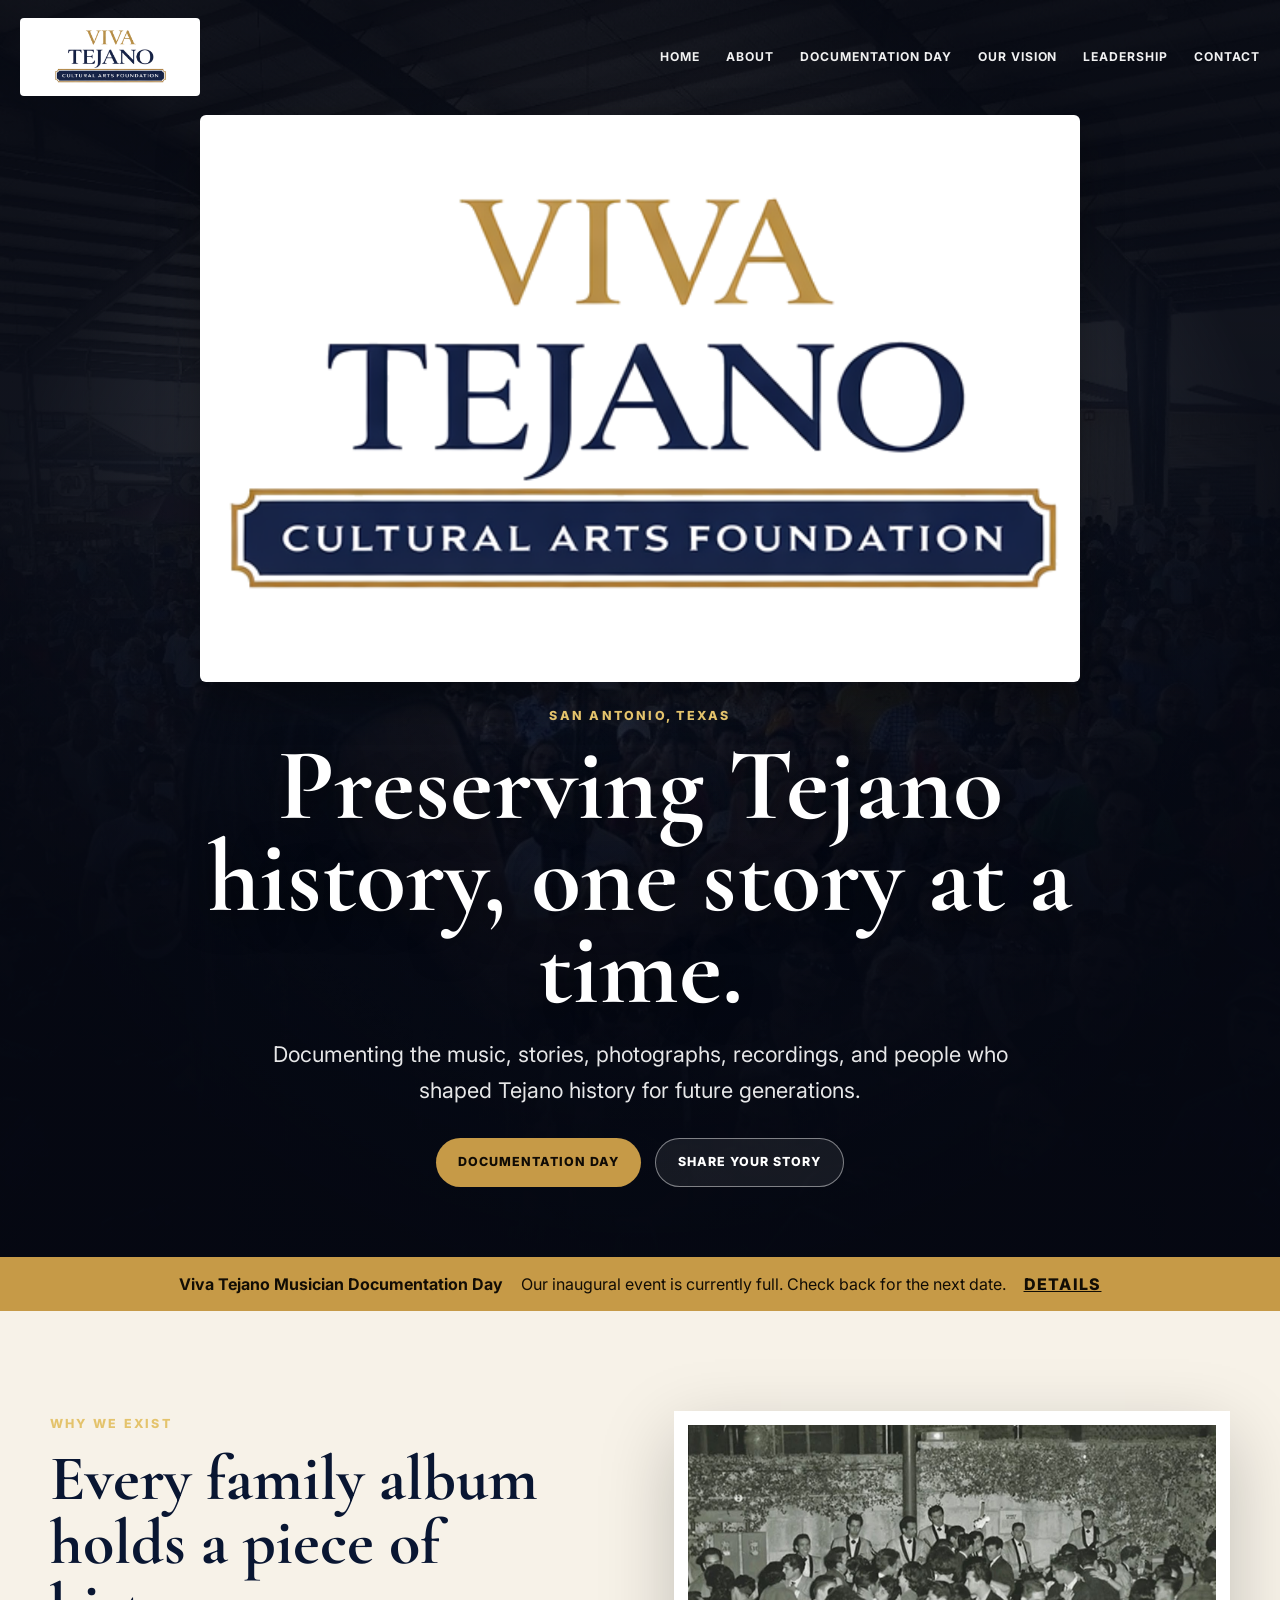
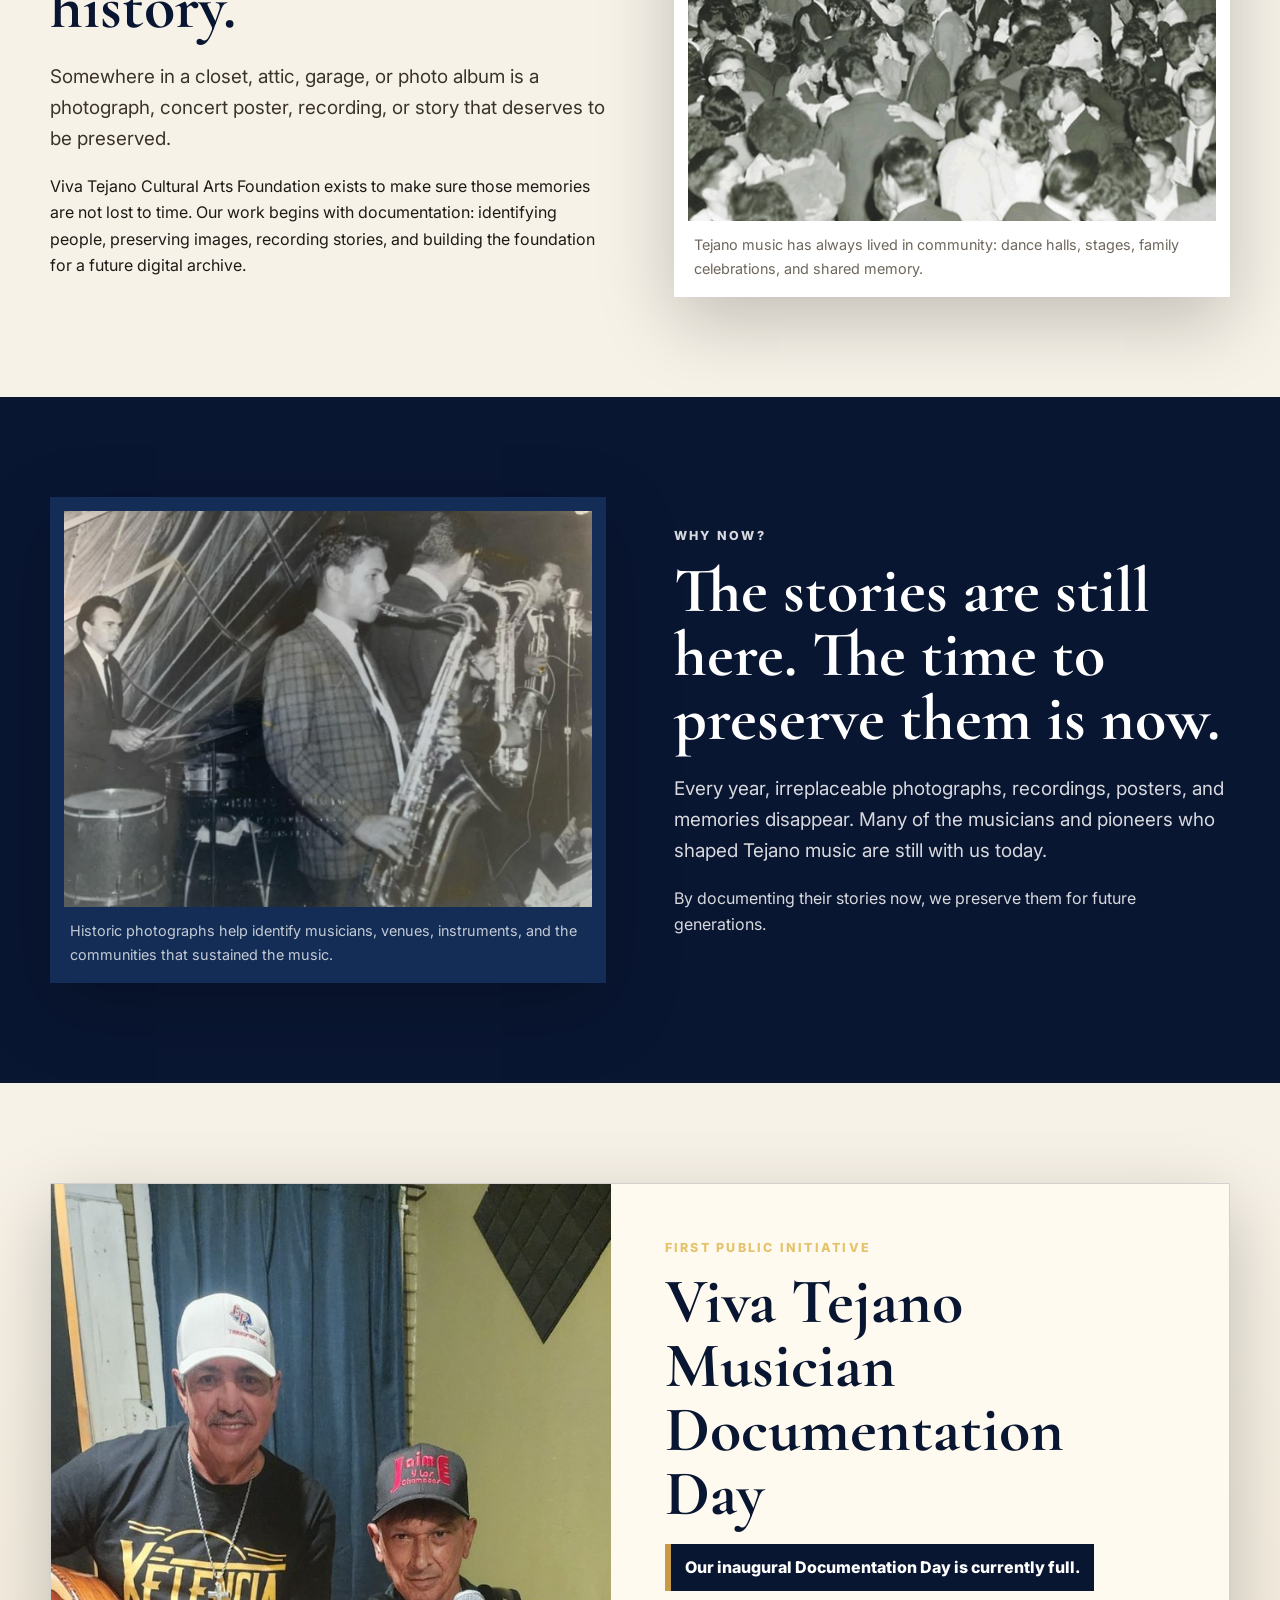
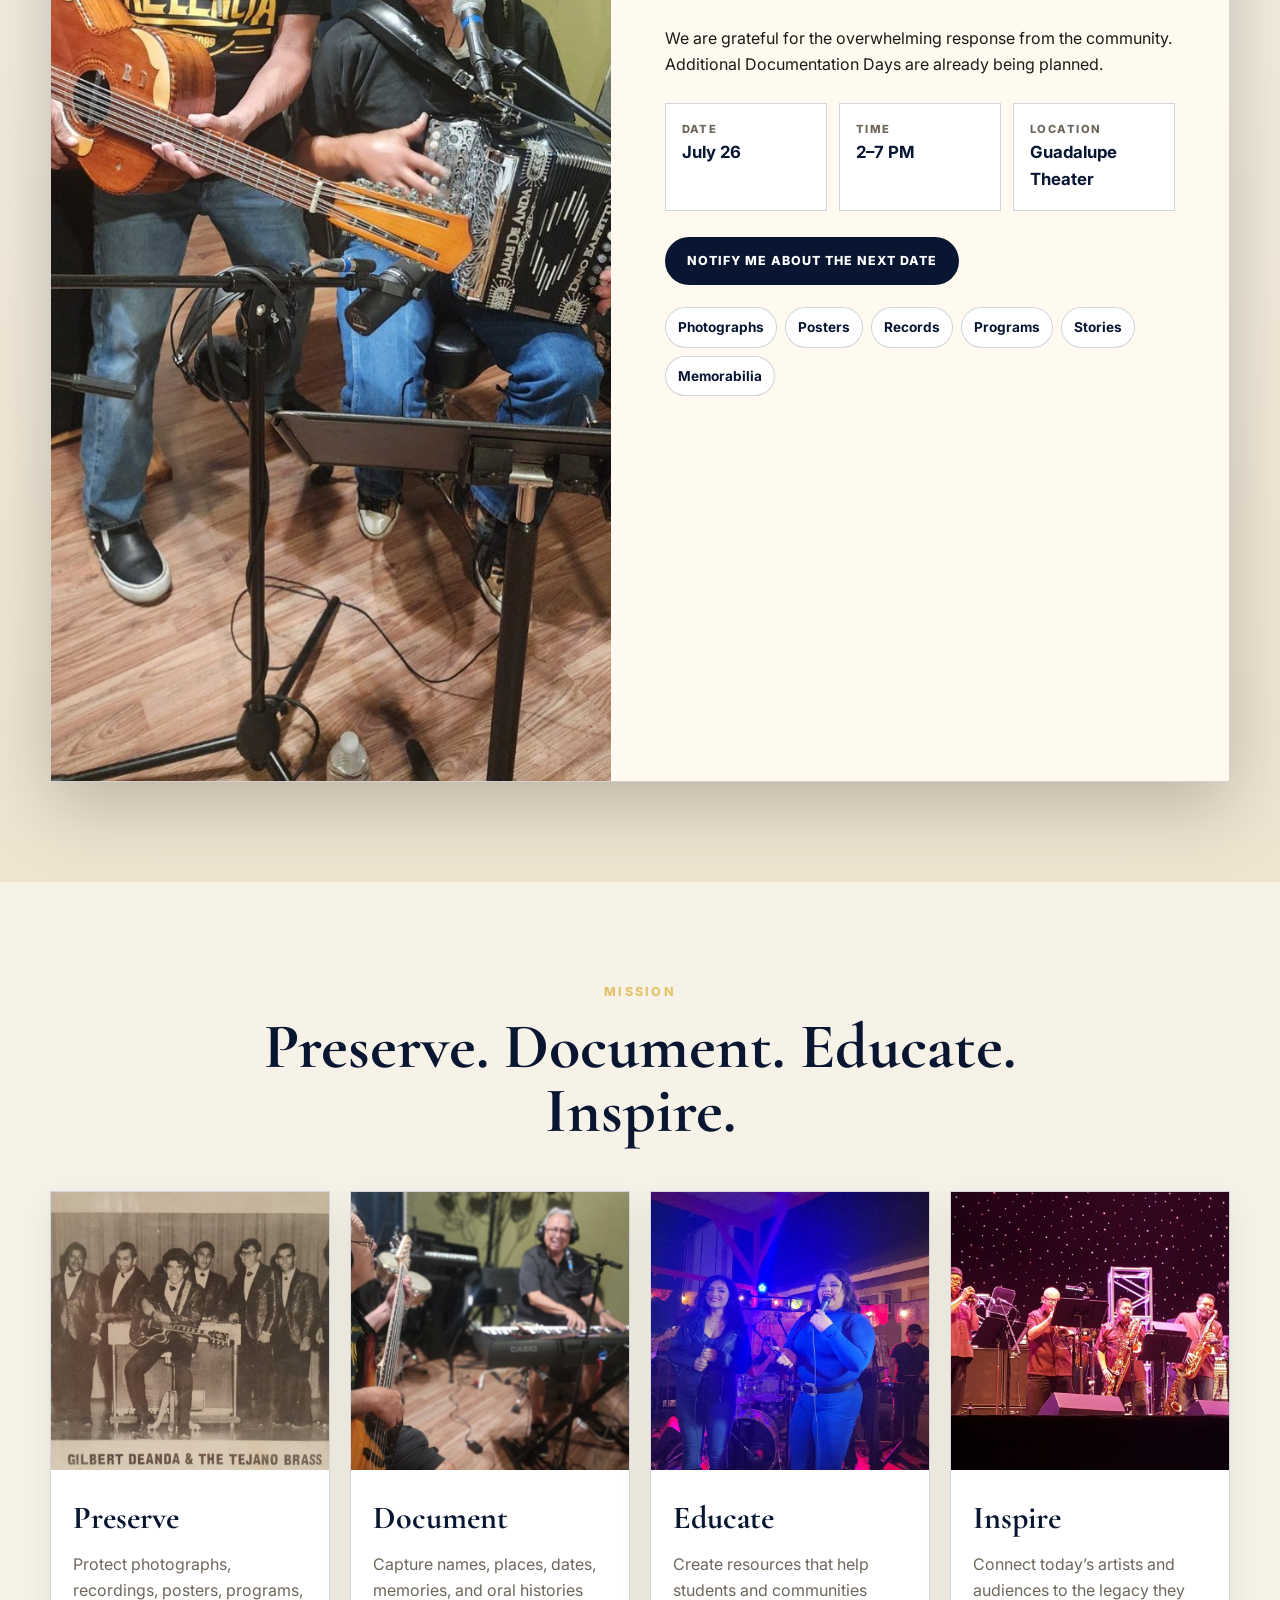
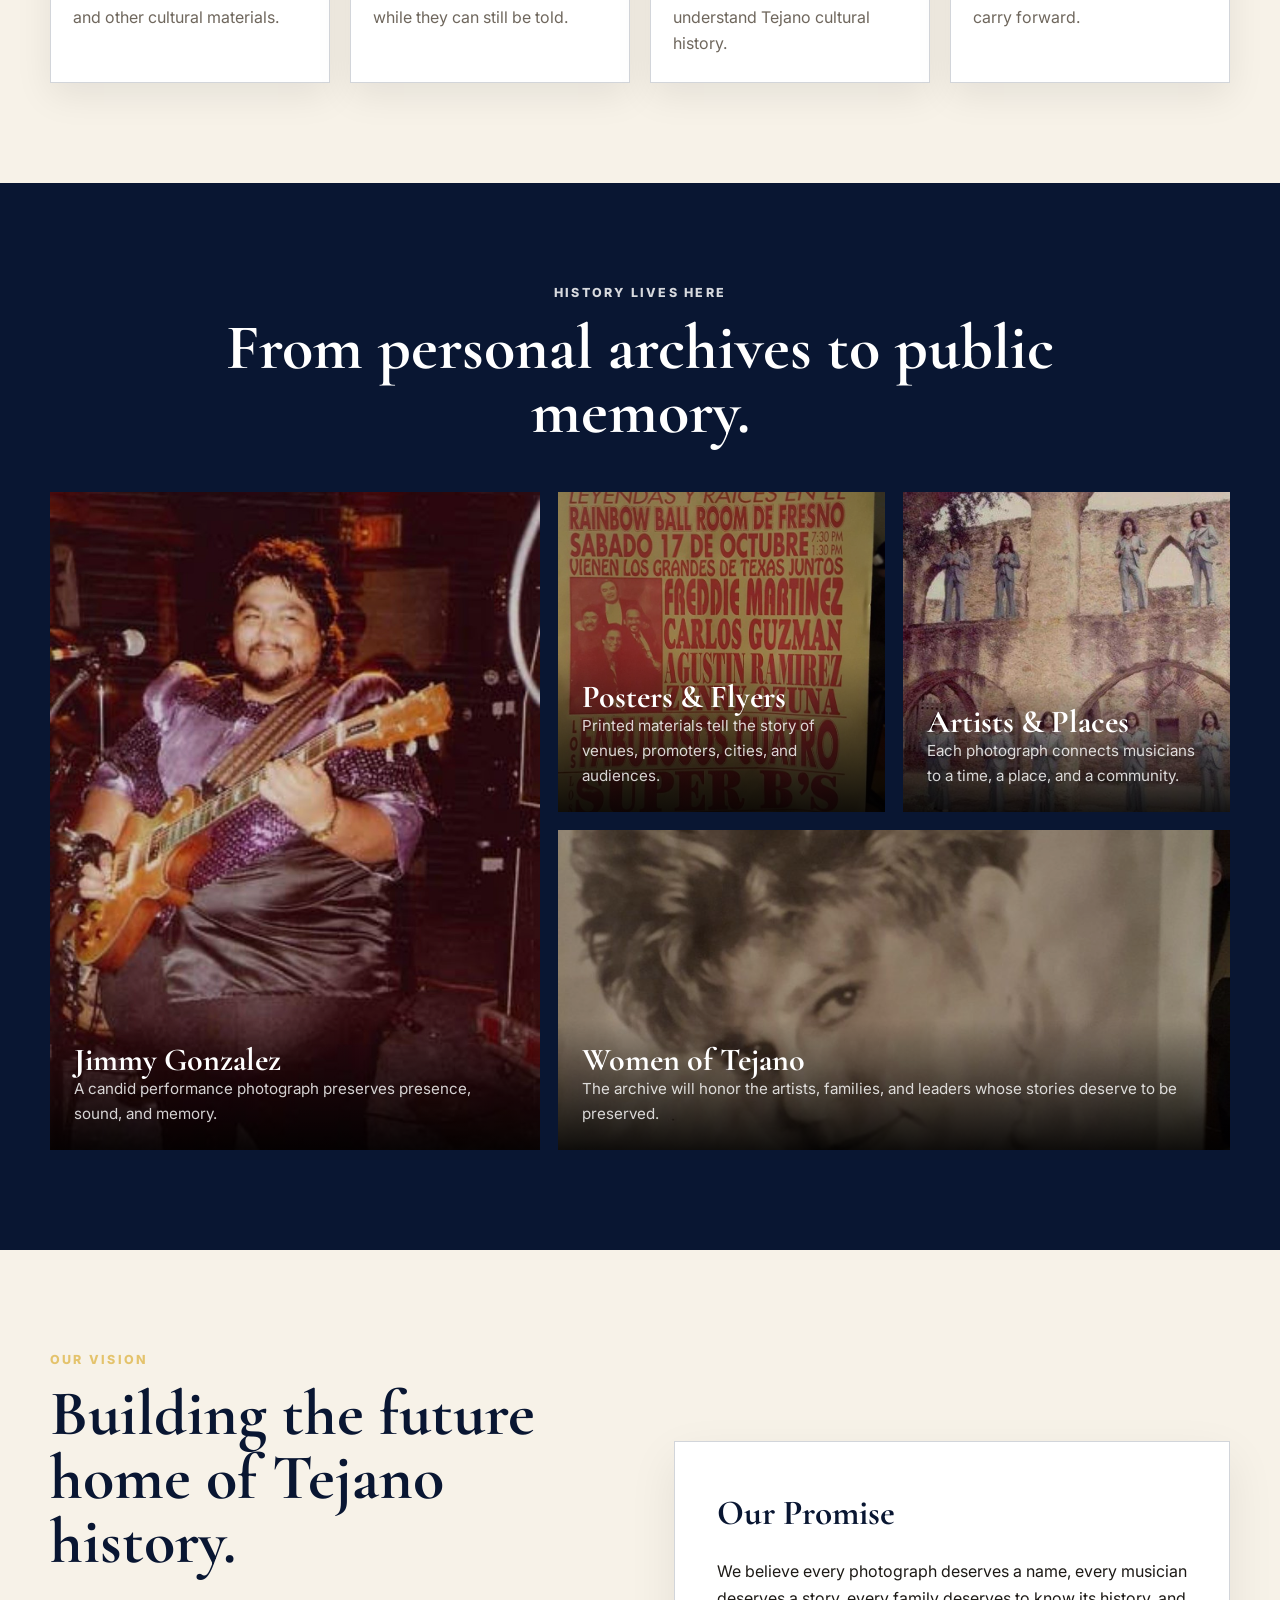
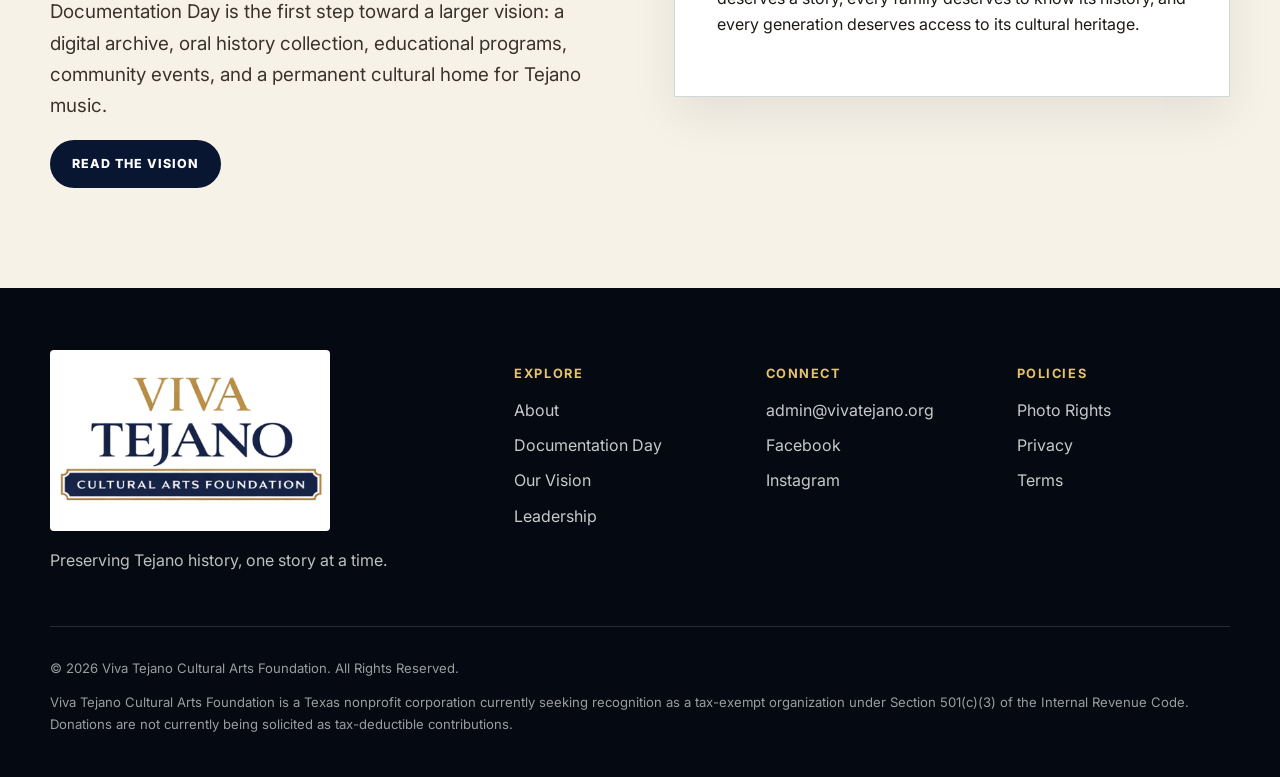
==== commit 5198ac39: "Updated logo size" ====
--- a/index.html
+++ b/index.html
@@ -21,7 +21,7 @@
   <a class="skip-link" href="#main">Skip to content</a>
   <div class="nav-wrap">
     <a class="brand-mark" href="index.html" aria-label="Viva Tejano Cultural Arts Foundation Home">
-      <img src="assets/logos/primary-logo-transparent.png" alt="Viva Tejano Cultural Arts Foundation">
+      <img src="assets/logos/primary-logo.png" alt="Viva Tejano Cultural Arts Foundation">
     </a>
     <button class="nav-toggle" type="button" aria-expanded="false" aria-controls="site-nav" data-nav-toggle>
       <span>Menu</span>
@@ -43,7 +43,7 @@
   <img class="hero-bg" src="assets/images/hero-crowd.jpg" alt="A Tejano music artist addressing a large festival crowd from the stage">
   <div class="hero-shade"></div>
   <div class="hero-content reveal">
-    <img class="hero-logo" src="assets/logos/primary-logo-transparent.png" alt="Viva Tejano Cultural Arts Foundation">
+    <img class="hero-logo" src="assets/logos/primary-logo.png" alt="Viva Tejano Cultural Arts Foundation">
     <p class="kicker">San Antonio, Texas</p>
     <h1>Preserving Tejano history, one story at a time.</h1>
     <p class="hero-copy">Documenting the music, stories, photographs, recordings, and people who shaped Tejano history for future generations.</p>
@@ -193,7 +193,7 @@
 <footer class="site-footer">
   <div class="footer-inner">
     <div class="footer-brand">
-      <img src="assets/logos/primary-logo-transparent.png" alt="Viva Tejano Cultural Arts Foundation">
+      <img src="assets/logos/primary-logo.png" alt="Viva Tejano Cultural Arts Foundation">
       <p>Preserving Tejano history, one story at a time.</p>
     </div>
     <div class="footer-col">
--- a/css/styles.css
+++ b/css/styles.css
@@ -16,7 +16,7 @@
 *{box-sizing:border-box}
 html{scroll-behavior:smooth}
 body{margin:0;background:var(--ivory);color:var(--ink);font-family:var(--sans);font-size:16px;line-height:1.65}
-a{color:inherit}img{max-width:100%;display:block}.wrap{width:min(1180px,calc(100% - 40px));margin-inline:auto}.narrow{width:min(850px,calc(100% - 40px))}.skip-link{position:absolute;left:-999px;top:auto}.skip-link:focus{left:16px;top:16px;z-index:999;background:#fff;padding:10px 14px;border-radius:4px}.site-header{position:fixed;inset:0 0 auto 0;z-index:1000;padding:18px 0;transition:background .25s ease,box-shadow .25s ease,padding .25s ease}.site-header.is-scrolled,.site-header.is-open{background:rgba(9,22,50,.96);box-shadow:0 12px 45px rgba(0,0,0,.28);padding:10px 0}.nav-wrap{width:min(1240px,calc(100% - 36px));margin-inline:auto;display:flex;align-items:center;justify-content:space-between;gap:24px}.brand-mark{display:flex;align-items:center;text-decoration:none}.brand-mark img{width:170px;max-height:74px;object-fit:contain}.site-nav{display:flex;align-items:center;gap:26px}.site-nav a{color:#fff;text-decoration:none;text-transform:uppercase;letter-spacing:.08em;font-size:.76rem;font-weight:700;opacity:.94}.site-nav a:hover{color:var(--gold-2)}.nav-toggle{display:none;background:rgba(255,255,255,.08);border:1px solid rgba(255,255,255,.25);color:#fff;border-radius:999px;padding:10px 14px;font-weight:700;text-transform:uppercase;letter-spacing:.08em}.hero{position:relative;min-height:100svh;display:grid;place-items:center;overflow:hidden;background:#050912}.hero-bg{position:absolute;inset:0;width:100%;height:100%;object-fit:cover;filter:grayscale(.08) saturate(.9);opacity:.72}.hero-shade{position:absolute;inset:0;background:radial-gradient(circle at center,rgba(9,22,50,.15),rgba(5,8,18,.88) 74%),linear-gradient(180deg,rgba(5,8,18,.28),rgba(5,8,18,.95))}.hero-content{position:relative;z-index:2;width:min(1100px,calc(100% - 36px));text-align:center;color:#fff;padding:115px 0 70px}.hero-logo{width:min(760px,92vw);margin:0 auto 22px;filter:drop-shadow(0 18px 28px rgba(0,0,0,.38))}.kicker,.eyebrow{color:var(--gold-2);text-transform:uppercase;letter-spacing:.18em;font-size:.78rem;font-weight:800;margin:0 0 12px}.hero h1{font-family:var(--serif);font-size:clamp(3rem,8vw,7.2rem);line-height:.9;margin:0 auto 22px;max-width:1040px;font-weight:700;text-shadow:0 8px 32px rgba(0,0,0,.55)}.hero-copy{font-size:clamp(1rem,2.2vw,1.35rem);max-width:760px;margin:0 auto 30px;color:rgba(255,255,255,.9)}.hero-actions{display:flex;gap:14px;justify-content:center;flex-wrap:wrap}.btn{display:inline-flex;align-items:center;justify-content:center;min-height:48px;padding:13px 22px;border-radius:999px;text-decoration:none;font-weight:800;text-transform:uppercase;letter-spacing:.08em;font-size:.78rem;transition:transform .2s ease,background .2s ease,border-color .2s ease}.btn:hover{transform:translateY(-2px)}.btn-gold{background:var(--gold);color:#100b05}.btn-gold:hover{background:var(--gold-2)}.btn-outline{border:1px solid rgba(255,255,255,.45);color:#fff;background:rgba(255,255,255,.07)}.btn-dark{background:var(--navy);color:#fff}.status-strip{background:var(--gold);color:#120d05}.status-inner{display:flex;gap:18px;align-items:center;justify-content:center;padding:14px 0;text-align:center;flex-wrap:wrap}.status-inner a{font-weight:800;text-transform:uppercase;letter-spacing:.08em}.section{padding:100px 0}.two-col{display:grid;grid-template-columns:1fr 1fr;gap:68px;align-items:center}.two-col.reverse{grid-template-columns:1fr 1fr}.copy h2,.section-heading h2{font-family:var(--serif);font-size:clamp(2.4rem,5vw,4.6rem);line-height:1;margin:0 0 22px;color:var(--navy);font-weight:700}.lead{font-size:1.18rem;color:#3a332b}.feature-photo{margin:0;background:#fff;padding:14px;box-shadow:var(--shadow);transform:rotate(-1deg)}.feature-photo img{aspect-ratio:4/3;object-fit:cover;width:100%}.feature-photo figcaption{padding:12px 6px 2px;font-size:.9rem;color:var(--muted)}.navy-section{background:var(--navy);color:#fff}.navy-section h2,.navy-section h3{color:#fff}.navy-section p{color:rgba(255,255,255,.84)}.navy-section .feature-photo{background:#132d56}.navy-section .feature-photo figcaption{color:rgba(255,255,255,.75)}.documentation-feature{background:linear-gradient(180deg,var(--ivory),#efe4d0)}.event-panel{display:grid;grid-template-columns:.95fr 1.05fr;background:var(--paper);border:1px solid var(--line);box-shadow:var(--shadow)}.event-image img{height:100%;min-height:520px;width:100%;object-fit:cover}.event-copy{padding:54px}.event-copy h2{font-family:var(--serif);font-size:clamp(2.3rem,5vw,4.5rem);line-height:1;color:var(--navy);margin:0 0 18px}.full-badge{display:inline-block;background:var(--navy);color:#fff;border-left:6px solid var(--gold);padding:10px 14px;margin:0 0 18px;font-weight:800}.event-meta{display:grid;grid-template-columns:repeat(3,1fr);gap:12px;margin:26px 0}.event-meta div{border:1px solid var(--line);padding:16px;background:#fff}.event-meta span{display:block;text-transform:uppercase;font-size:.7rem;letter-spacing:.13em;color:var(--muted);font-weight:800}.event-meta strong{display:block;color:var(--navy);font-size:1.05rem}.preserve-list{display:flex;flex-wrap:wrap;gap:8px;margin-top:22px}.preserve-list span{border:1px solid var(--line);background:#fff;border-radius:999px;padding:8px 12px;font-weight:700;color:var(--navy);font-size:.85rem}.section-heading{text-align:center;max-width:840px;margin:0 auto 48px}.pillar-grid{display:grid;grid-template-columns:repeat(4,1fr);gap:20px}.pillar{background:#fff;border:1px solid var(--line);box-shadow:0 12px 35px rgba(0,0,0,.08)}.pillar img{width:100%;aspect-ratio:1/1;object-fit:cover}.pillar h3{font-family:var(--serif);font-size:2rem;color:var(--navy);margin:22px 22px 6px}.pillar p{margin:0 22px 26px;color:var(--muted)}.exhibit-grid{display:grid;grid-template-columns:1.2fr .8fr .8fr;grid-auto-rows:320px;gap:18px}.exhibit-card{position:relative;margin:0;overflow:hidden;background:#000}.exhibit-card.tall{grid-row:span 2}.exhibit-card.wide{grid-column:span 2}.exhibit-card img{width:100%;height:100%;object-fit:cover;opacity:.85;transition:transform .5s ease,opacity .5s ease}.exhibit-card:hover img{transform:scale(1.04);opacity:.68}.exhibit-card figcaption{position:absolute;left:0;right:0;bottom:0;padding:24px;background:linear-gradient(0deg,rgba(0,0,0,.88),rgba(0,0,0,0));color:#fff}.exhibit-card strong{display:block;font-family:var(--serif);font-size:2rem;line-height:1}.exhibit-card span{display:block;color:rgba(255,255,255,.82);font-size:.95rem}.promise-card,.info-card{background:#fff;border:1px solid var(--line);padding:42px;box-shadow:0 18px 45px rgba(0,0,0,.08)}.promise-card h3,.info-card h3{font-family:var(--serif);font-size:2.2rem;margin:0 0 14px;color:var(--navy)}.page-hero{position:relative;min-height:62vh;display:grid;place-items:center;text-align:center;color:#fff;background:#050912;overflow:hidden}.page-hero img{position:absolute;inset:0;width:100%;height:100%;object-fit:cover;opacity:.6}.page-hero-overlay{position:absolute;inset:0;background:linear-gradient(180deg,rgba(5,8,18,.45),rgba(5,8,18,.88))}.page-hero-copy{position:relative;z-index:2;width:min(900px,calc(100% - 36px));padding-top:96px}.page-hero h1{font-family:var(--serif);font-size:clamp(3.2rem,8vw,6rem);line-height:1;margin:0 0 16px}.page-hero p{font-size:1.22rem;color:rgba(255,255,255,.88)}.timeline{display:grid;grid-template-columns:repeat(4,1fr);gap:18px}.timeline article,.placeholder-grid article{background:#fff;border:1px solid var(--line);padding:30px}.timeline span{color:var(--gold);font-weight:900}.timeline h3,.placeholder-grid h3{font-family:var(--serif);font-size:2rem;color:var(--navy);margin:6px 0}.placeholder-grid{display:grid;grid-template-columns:repeat(2,1fr);gap:24px}.portrait-placeholder{aspect-ratio:4/5;background:linear-gradient(135deg,#efe5d2,#fff);border:1px dashed var(--line);display:grid;place-items:center;color:var(--muted);font-weight:800;text-transform:uppercase;letter-spacing:.08em}.simple-page{padding:170px 0 100px}.simple-page h1{font-family:var(--serif);font-size:clamp(3rem,7vw,5rem);color:var(--navy);line-height:1}.site-footer{background:#050912;color:#fff;padding:62px 0 28px}.footer-inner{width:min(1180px,calc(100% - 40px));margin-inline:auto;display:grid;grid-template-columns:2fr 1fr 1fr 1fr;gap:38px}.footer-brand img{width:260px;margin-bottom:16px}.footer-brand p{color:rgba(255,255,255,.74);max-width:360px}.footer-col h3{color:var(--gold-2);text-transform:uppercase;letter-spacing:.12em;font-size:.8rem}.footer-col a{display:block;color:rgba(255,255,255,.78);text-decoration:none;margin:9px 0}.footer-col a:hover{color:var(--gold-2)}.legal{width:min(1180px,calc(100% - 40px));margin:36px auto 0;border-top:1px solid rgba(255,255,255,.14);padding-top:18px;color:rgba(255,255,255,.6);font-size:.82rem}.reveal{opacity:0;transform:translateY(18px);transition:opacity .7s ease,transform .7s ease}.reveal.is-visible{opacity:1;transform:none}
-@media(max-width:980px){.site-nav{position:absolute;top:100%;left:18px;right:18px;background:rgba(9,22,50,.98);padding:20px;border:1px solid rgba(255,255,255,.14);display:none;flex-direction:column;align-items:flex-start}.site-header.is-open .site-nav{display:flex}.nav-toggle{display:inline-flex}.brand-mark img{width:145px}.two-col,.event-panel{grid-template-columns:1fr}.event-image img{min-height:360px}.pillar-grid{grid-template-columns:repeat(2,1fr)}.exhibit-grid{grid-template-columns:1fr 1fr;grid-auto-rows:280px}.timeline{grid-template-columns:1fr 1fr}.footer-inner{grid-template-columns:1fr 1fr}.event-copy{padding:34px}.hero-logo{width:min(680px,96vw)}}
-@media(max-width:640px){.wrap{width:min(100% - 28px,1180px)}.section{padding:70px 0}.hero-content{padding-top:112px}.hero h1{font-size:3.05rem}.hero-logo{width:min(500px,96vw);margin-bottom:16px}.status-inner{align-items:flex-start;text-align:left}.event-meta,.pillar-grid,.exhibit-grid,.timeline,.placeholder-grid,.footer-inner{grid-template-columns:1fr}.exhibit-card,.exhibit-card.tall,.exhibit-card.wide{grid-column:auto;grid-row:auto;min-height:330px}.event-image img{min-height:300px}.footer-brand img{width:220px}.page-hero{min-height:54vh}.site-header{padding:10px 0}.nav-wrap{width:calc(100% - 24px)}}
+a{color:inherit}img{max-width:100%;display:block}.wrap{width:min(1180px,calc(100% - 40px));margin-inline:auto}.narrow{width:min(850px,calc(100% - 40px))}.skip-link{position:absolute;left:-999px;top:auto}.skip-link:focus{left:16px;top:16px;z-index:999;background:#fff;padding:10px 14px;border-radius:4px}.site-header{position:fixed;inset:0 0 auto 0;z-index:1000;padding:18px 0;transition:background .25s ease,box-shadow .25s ease,padding .25s ease}.site-header.is-scrolled,.site-header.is-open{background:rgba(9,22,50,.96);box-shadow:0 12px 45px rgba(0,0,0,.28);padding:10px 0}.nav-wrap{width:min(1240px,calc(100% - 36px));margin-inline:auto;display:flex;align-items:center;justify-content:space-between;gap:24px}.brand-mark{display:flex;align-items:center;text-decoration:none}.brand-mark img{width:180px;max-height:78px;object-fit:contain;background:#fff;border-radius:4px;padding:2px}.site-nav{display:flex;align-items:center;gap:26px}.site-nav a{color:#fff;text-decoration:none;text-transform:uppercase;letter-spacing:.08em;font-size:.76rem;font-weight:700;opacity:.94}.site-nav a:hover{color:var(--gold-2)}.nav-toggle{display:none;background:rgba(255,255,255,.08);border:1px solid rgba(255,255,255,.25);color:#fff;border-radius:999px;padding:10px 14px;font-weight:700;text-transform:uppercase;letter-spacing:.08em}.hero{position:relative;min-height:100svh;display:grid;place-items:center;overflow:hidden;background:#050912}.hero-bg{position:absolute;inset:0;width:100%;height:100%;object-fit:cover;filter:grayscale(.08) saturate(.9);opacity:.72}.hero-shade{position:absolute;inset:0;background:radial-gradient(circle at center,rgba(9,22,50,.15),rgba(5,8,18,.88) 74%),linear-gradient(180deg,rgba(5,8,18,.28),rgba(5,8,18,.95))}.hero-content{position:relative;z-index:2;width:min(1100px,calc(100% - 36px));text-align:center;color:#fff;padding:115px 0 70px}.hero-logo{width:min(880px,94vw);margin:0 auto 24px;background:#fff;border-radius:6px;padding:6px;box-shadow:0 18px 40px rgba(0,0,0,.35)}.kicker,.eyebrow{color:var(--gold-2);text-transform:uppercase;letter-spacing:.18em;font-size:.78rem;font-weight:800;margin:0 0 12px}.hero h1{font-family:var(--serif);font-size:clamp(3rem,8vw,7.2rem);line-height:.9;margin:0 auto 22px;max-width:1040px;font-weight:700;text-shadow:0 8px 32px rgba(0,0,0,.55)}.hero-copy{font-size:clamp(1rem,2.2vw,1.35rem);max-width:760px;margin:0 auto 30px;color:rgba(255,255,255,.9)}.hero-actions{display:flex;gap:14px;justify-content:center;flex-wrap:wrap}.btn{display:inline-flex;align-items:center;justify-content:center;min-height:48px;padding:13px 22px;border-radius:999px;text-decoration:none;font-weight:800;text-transform:uppercase;letter-spacing:.08em;font-size:.78rem;transition:transform .2s ease,background .2s ease,border-color .2s ease}.btn:hover{transform:translateY(-2px)}.btn-gold{background:var(--gold);color:#100b05}.btn-gold:hover{background:var(--gold-2)}.btn-outline{border:1px solid rgba(255,255,255,.45);color:#fff;background:rgba(255,255,255,.07)}.btn-dark{background:var(--navy);color:#fff}.status-strip{background:var(--gold);color:#120d05}.status-inner{display:flex;gap:18px;align-items:center;justify-content:center;padding:14px 0;text-align:center;flex-wrap:wrap}.status-inner a{font-weight:800;text-transform:uppercase;letter-spacing:.08em}.section{padding:100px 0}.two-col{display:grid;grid-template-columns:1fr 1fr;gap:68px;align-items:center}.two-col.reverse{grid-template-columns:1fr 1fr}.copy h2,.section-heading h2{font-family:var(--serif);font-size:clamp(2.4rem,5vw,4.6rem);line-height:1;margin:0 0 22px;color:var(--navy);font-weight:700}.lead{font-size:1.18rem;color:#3a332b}.feature-photo{margin:0;background:#fff;padding:14px;box-shadow:var(--shadow);transform:rotate(-1deg)}.feature-photo img{aspect-ratio:4/3;object-fit:cover;width:100%}.feature-photo figcaption{padding:12px 6px 2px;font-size:.9rem;color:var(--muted)}.navy-section{background:var(--navy);color:#fff}.navy-section h2,.navy-section h3{color:#fff}.navy-section p{color:rgba(255,255,255,.84)}.navy-section .feature-photo{background:#132d56}.navy-section .feature-photo figcaption{color:rgba(255,255,255,.75)}.documentation-feature{background:linear-gradient(180deg,var(--ivory),#efe4d0)}.event-panel{display:grid;grid-template-columns:.95fr 1.05fr;background:var(--paper);border:1px solid var(--line);box-shadow:var(--shadow)}.event-image img{height:100%;min-height:520px;width:100%;object-fit:cover}.event-copy{padding:54px}.event-copy h2{font-family:var(--serif);font-size:clamp(2.3rem,5vw,4.5rem);line-height:1;color:var(--navy);margin:0 0 18px}.full-badge{display:inline-block;background:var(--navy);color:#fff;border-left:6px solid var(--gold);padding:10px 14px;margin:0 0 18px;font-weight:800}.event-meta{display:grid;grid-template-columns:repeat(3,1fr);gap:12px;margin:26px 0}.event-meta div{border:1px solid var(--line);padding:16px;background:#fff}.event-meta span{display:block;text-transform:uppercase;font-size:.7rem;letter-spacing:.13em;color:var(--muted);font-weight:800}.event-meta strong{display:block;color:var(--navy);font-size:1.05rem}.preserve-list{display:flex;flex-wrap:wrap;gap:8px;margin-top:22px}.preserve-list span{border:1px solid var(--line);background:#fff;border-radius:999px;padding:8px 12px;font-weight:700;color:var(--navy);font-size:.85rem}.section-heading{text-align:center;max-width:840px;margin:0 auto 48px}.pillar-grid{display:grid;grid-template-columns:repeat(4,1fr);gap:20px}.pillar{background:#fff;border:1px solid var(--line);box-shadow:0 12px 35px rgba(0,0,0,.08)}.pillar img{width:100%;aspect-ratio:1/1;object-fit:cover}.pillar h3{font-family:var(--serif);font-size:2rem;color:var(--navy);margin:22px 22px 6px}.pillar p{margin:0 22px 26px;color:var(--muted)}.exhibit-grid{display:grid;grid-template-columns:1.2fr .8fr .8fr;grid-auto-rows:320px;gap:18px}.exhibit-card{position:relative;margin:0;overflow:hidden;background:#000}.exhibit-card.tall{grid-row:span 2}.exhibit-card.wide{grid-column:span 2}.exhibit-card img{width:100%;height:100%;object-fit:cover;opacity:.85;transition:transform .5s ease,opacity .5s ease}.exhibit-card:hover img{transform:scale(1.04);opacity:.68}.exhibit-card figcaption{position:absolute;left:0;right:0;bottom:0;padding:24px;background:linear-gradient(0deg,rgba(0,0,0,.88),rgba(0,0,0,0));color:#fff}.exhibit-card strong{display:block;font-family:var(--serif);font-size:2rem;line-height:1}.exhibit-card span{display:block;color:rgba(255,255,255,.82);font-size:.95rem}.promise-card,.info-card{background:#fff;border:1px solid var(--line);padding:42px;box-shadow:0 18px 45px rgba(0,0,0,.08)}.promise-card h3,.info-card h3{font-family:var(--serif);font-size:2.2rem;margin:0 0 14px;color:var(--navy)}.page-hero{position:relative;min-height:62vh;display:grid;place-items:center;text-align:center;color:#fff;background:#050912;overflow:hidden}.page-hero img{position:absolute;inset:0;width:100%;height:100%;object-fit:cover;opacity:.6}.page-hero-overlay{position:absolute;inset:0;background:linear-gradient(180deg,rgba(5,8,18,.45),rgba(5,8,18,.88))}.page-hero-copy{position:relative;z-index:2;width:min(900px,calc(100% - 36px));padding-top:96px}.page-hero h1{font-family:var(--serif);font-size:clamp(3.2rem,8vw,6rem);line-height:1;margin:0 0 16px}.page-hero p{font-size:1.22rem;color:rgba(255,255,255,.88)}.timeline{display:grid;grid-template-columns:repeat(4,1fr);gap:18px}.timeline article,.placeholder-grid article{background:#fff;border:1px solid var(--line);padding:30px}.timeline span{color:var(--gold);font-weight:900}.timeline h3,.placeholder-grid h3{font-family:var(--serif);font-size:2rem;color:var(--navy);margin:6px 0}.placeholder-grid{display:grid;grid-template-columns:repeat(2,1fr);gap:24px}.portrait-placeholder{aspect-ratio:4/5;background:linear-gradient(135deg,#efe5d2,#fff);border:1px dashed var(--line);display:grid;place-items:center;color:var(--muted);font-weight:800;text-transform:uppercase;letter-spacing:.08em}.simple-page{padding:170px 0 100px}.simple-page h1{font-family:var(--serif);font-size:clamp(3rem,7vw,5rem);color:var(--navy);line-height:1}.site-footer{background:#050912;color:#fff;padding:62px 0 28px}.footer-inner{width:min(1180px,calc(100% - 40px));margin-inline:auto;display:grid;grid-template-columns:2fr 1fr 1fr 1fr;gap:38px}.footer-brand img{width:280px;margin-bottom:16px;background:#fff;border-radius:4px;padding:3px}.footer-brand p{color:rgba(255,255,255,.74);max-width:360px}.footer-col h3{color:var(--gold-2);text-transform:uppercase;letter-spacing:.12em;font-size:.8rem}.footer-col a{display:block;color:rgba(255,255,255,.78);text-decoration:none;margin:9px 0}.footer-col a:hover{color:var(--gold-2)}.legal{width:min(1180px,calc(100% - 40px));margin:36px auto 0;border-top:1px solid rgba(255,255,255,.14);padding-top:18px;color:rgba(255,255,255,.6);font-size:.82rem}.reveal{opacity:0;transform:translateY(18px);transition:opacity .7s ease,transform .7s ease}.reveal.is-visible{opacity:1;transform:none}
+@media(max-width:980px){.site-nav{position:absolute;top:100%;left:18px;right:18px;background:rgba(9,22,50,.98);padding:20px;border:1px solid rgba(255,255,255,.14);display:none;flex-direction:column;align-items:flex-start}.site-header.is-open .site-nav{display:flex}.nav-toggle{display:inline-flex}.brand-mark img{width:150px}.two-col,.event-panel{grid-template-columns:1fr}.event-image img{min-height:360px}.pillar-grid{grid-template-columns:repeat(2,1fr)}.exhibit-grid{grid-template-columns:1fr 1fr;grid-auto-rows:280px}.timeline{grid-template-columns:1fr 1fr}.footer-inner{grid-template-columns:1fr 1fr}.event-copy{padding:34px}.hero-logo{width:min(720px,96vw)}}
+@media(max-width:640px){.wrap{width:min(100% - 28px,1180px)}.section{padding:70px 0}.hero-content{padding-top:112px}.hero h1{font-size:3.05rem}.hero-logo{width:min(520px,96vw);margin-bottom:16px;padding:4px}.status-inner{align-items:flex-start;text-align:left}.event-meta,.pillar-grid,.exhibit-grid,.timeline,.placeholder-grid,.footer-inner{grid-template-columns:1fr}.exhibit-card,.exhibit-card.tall,.exhibit-card.wide{grid-column:auto;grid-row:auto;min-height:330px}.event-image img{min-height:300px}.footer-brand img{width:230px}.page-hero{min-height:54vh}.site-header{padding:10px 0}.nav-wrap{width:calc(100% - 24px)}}
 @media(prefers-reduced-motion:reduce){*{scroll-behavior:auto!important;transition:none!important}.reveal{opacity:1;transform:none}}
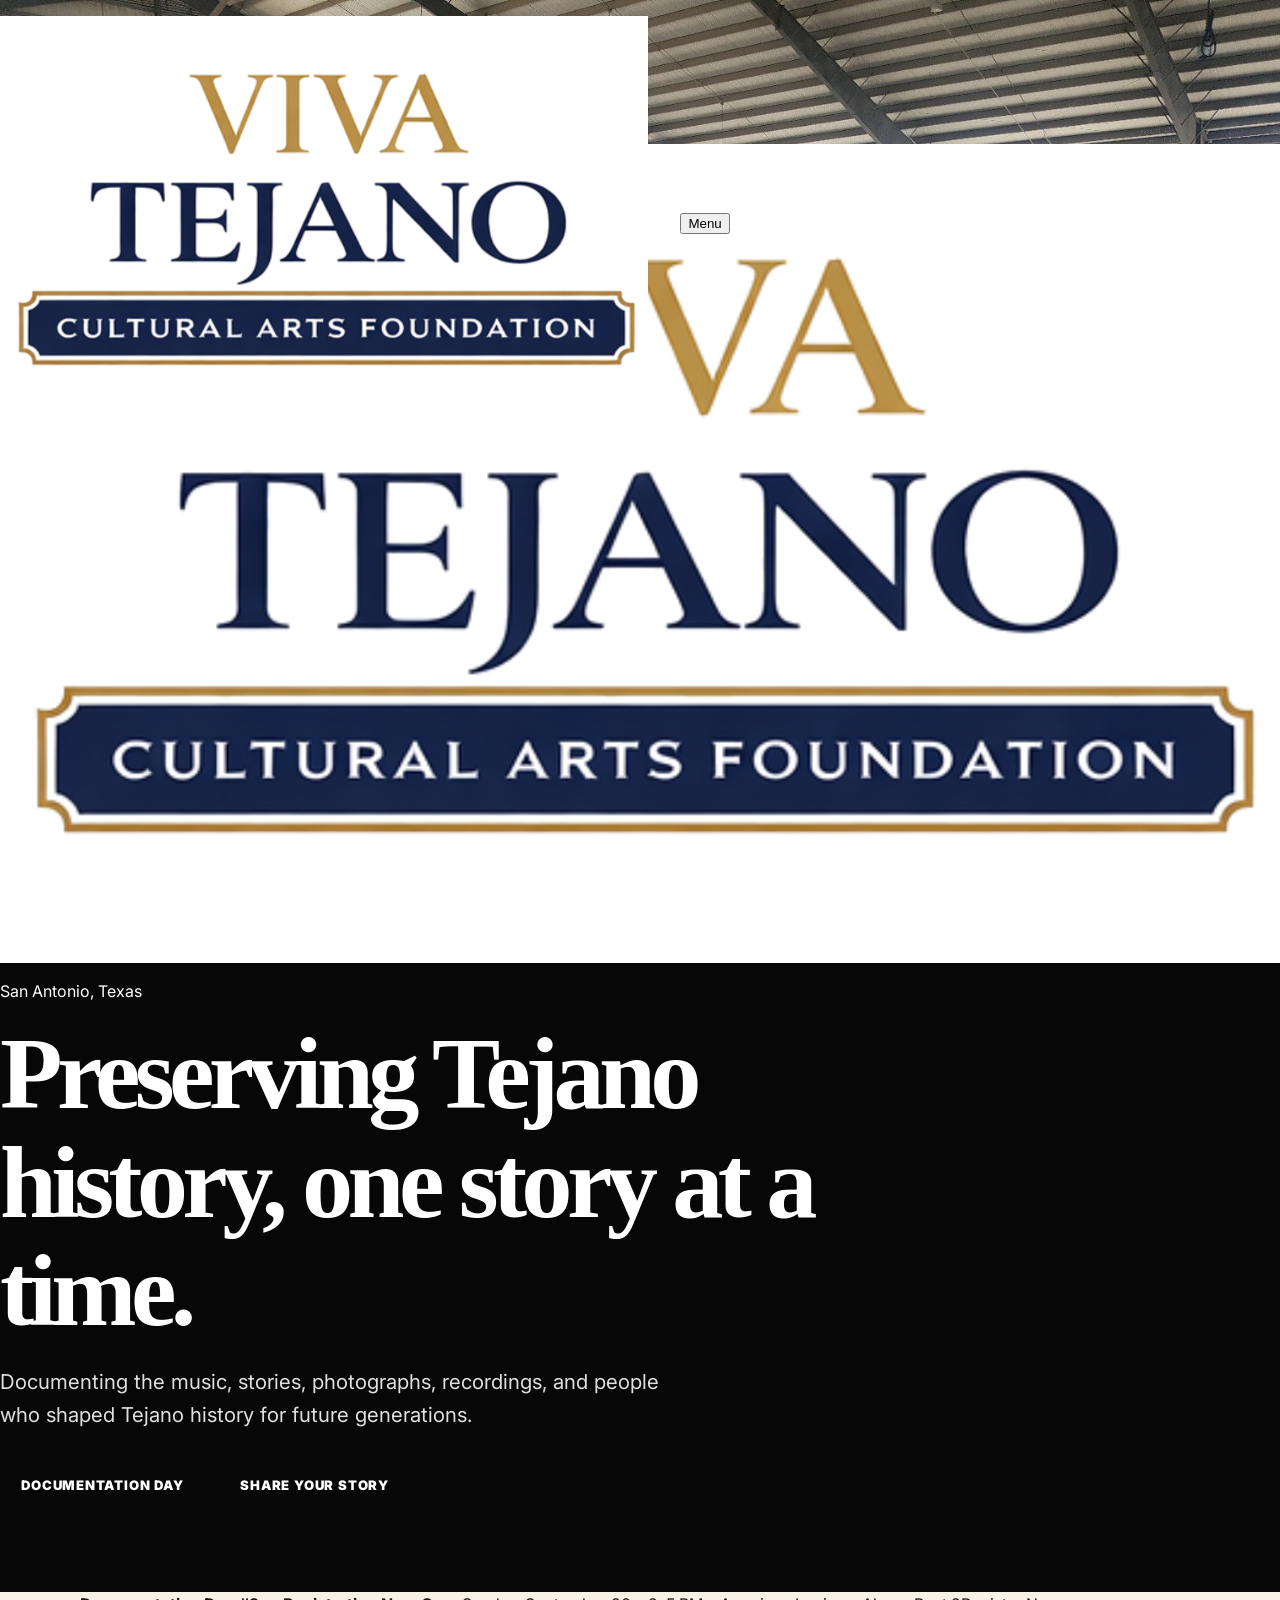
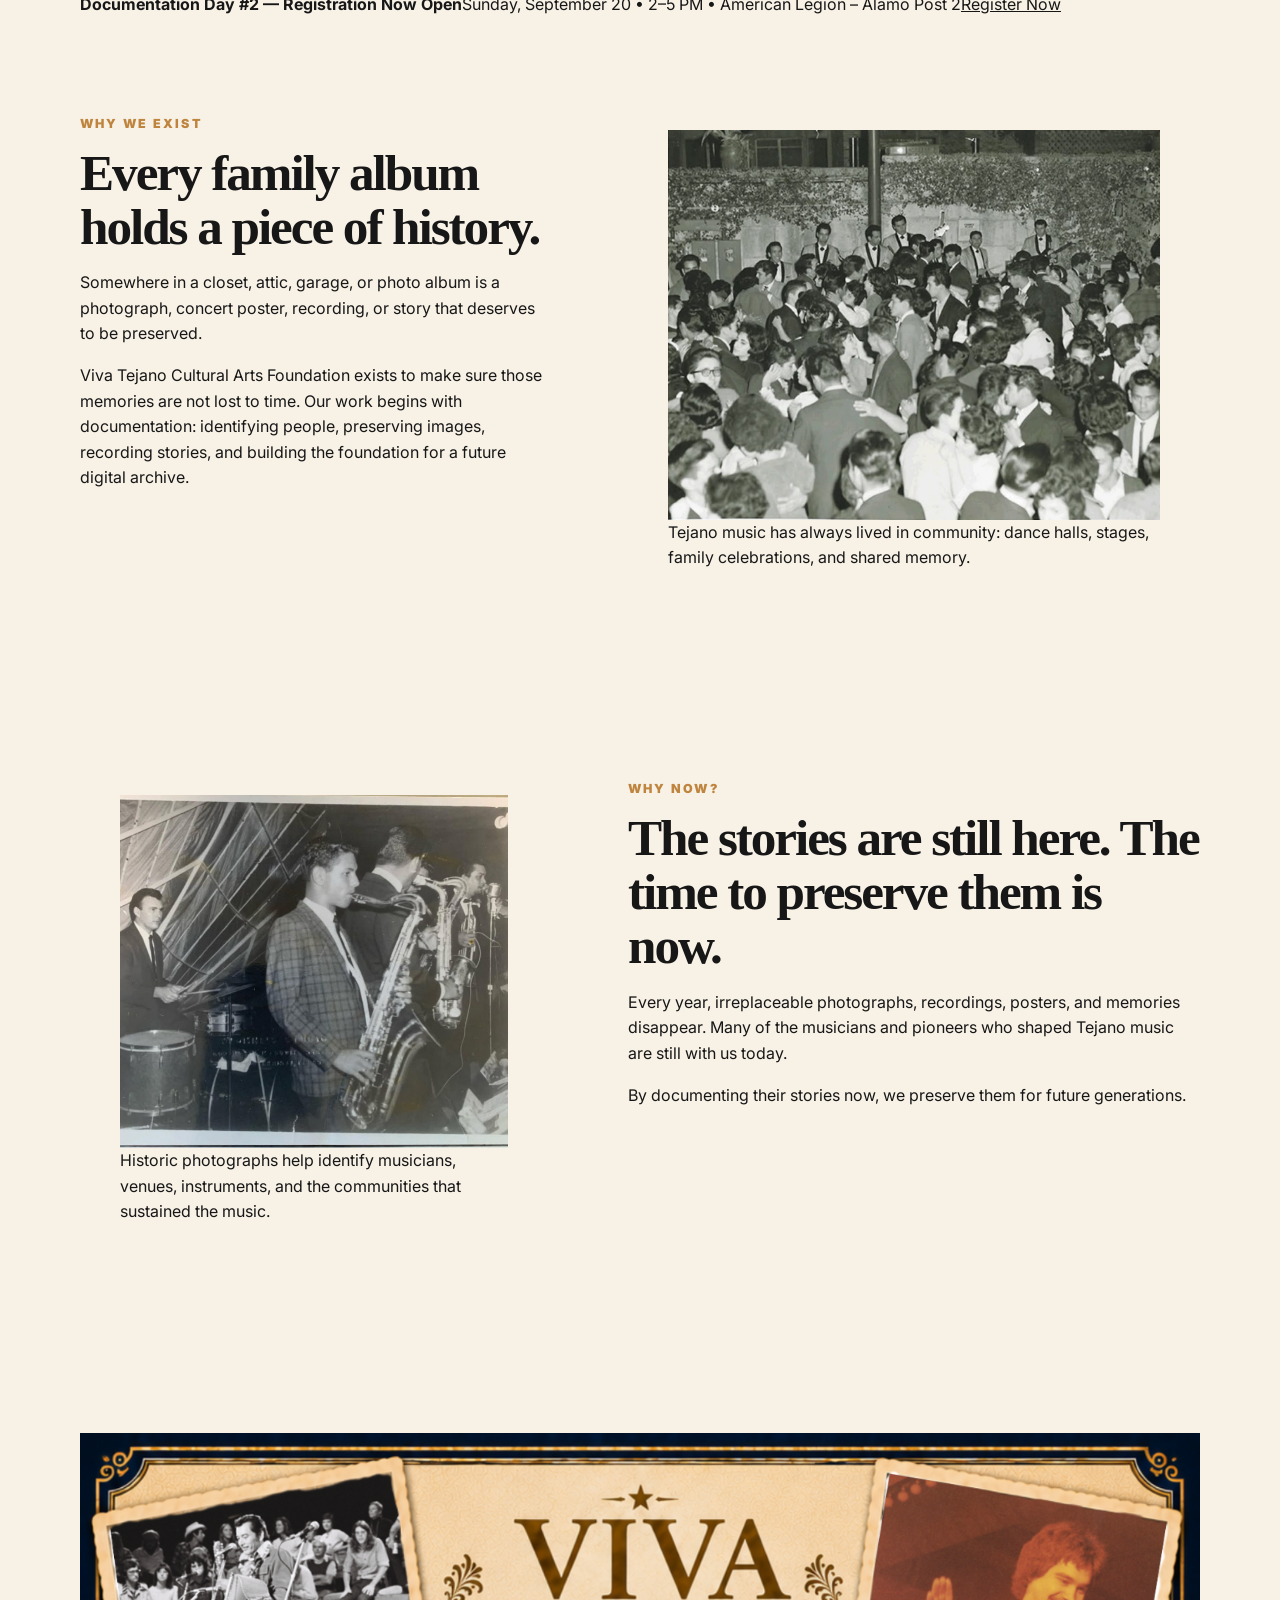
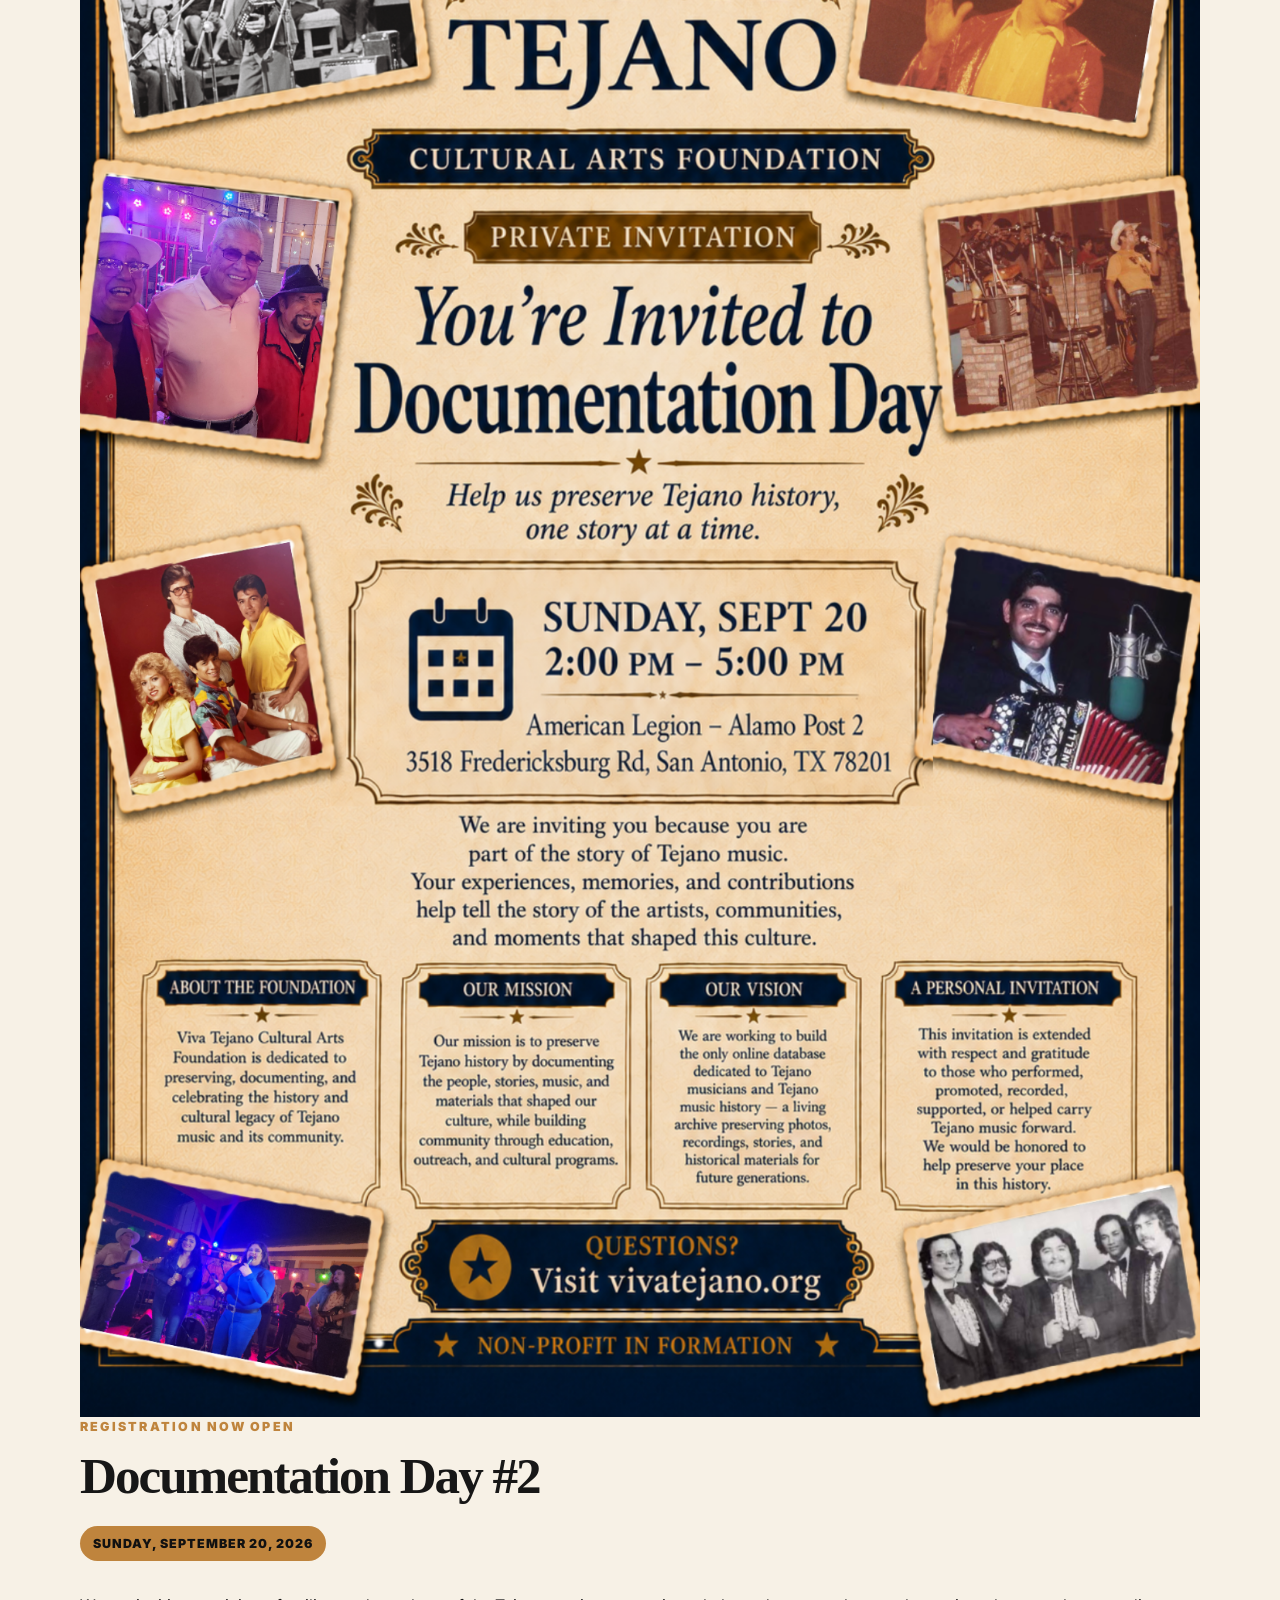
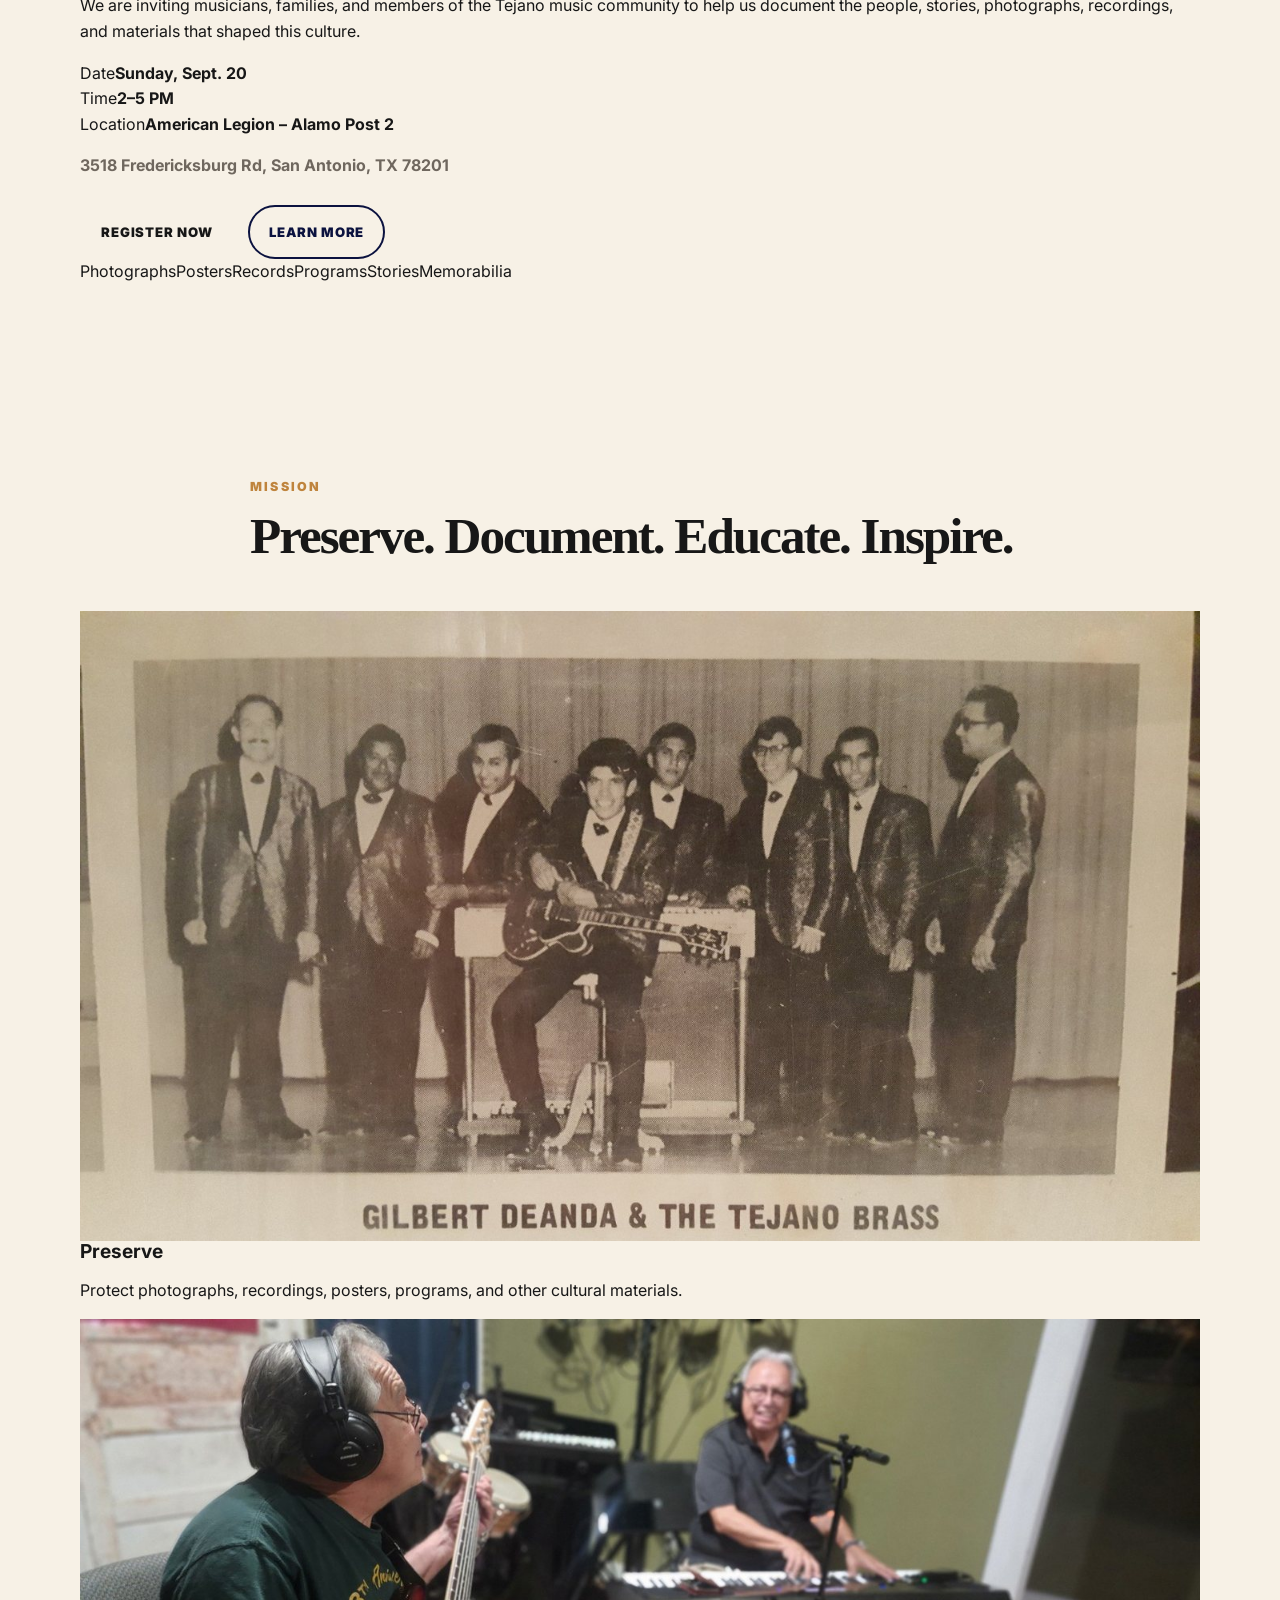
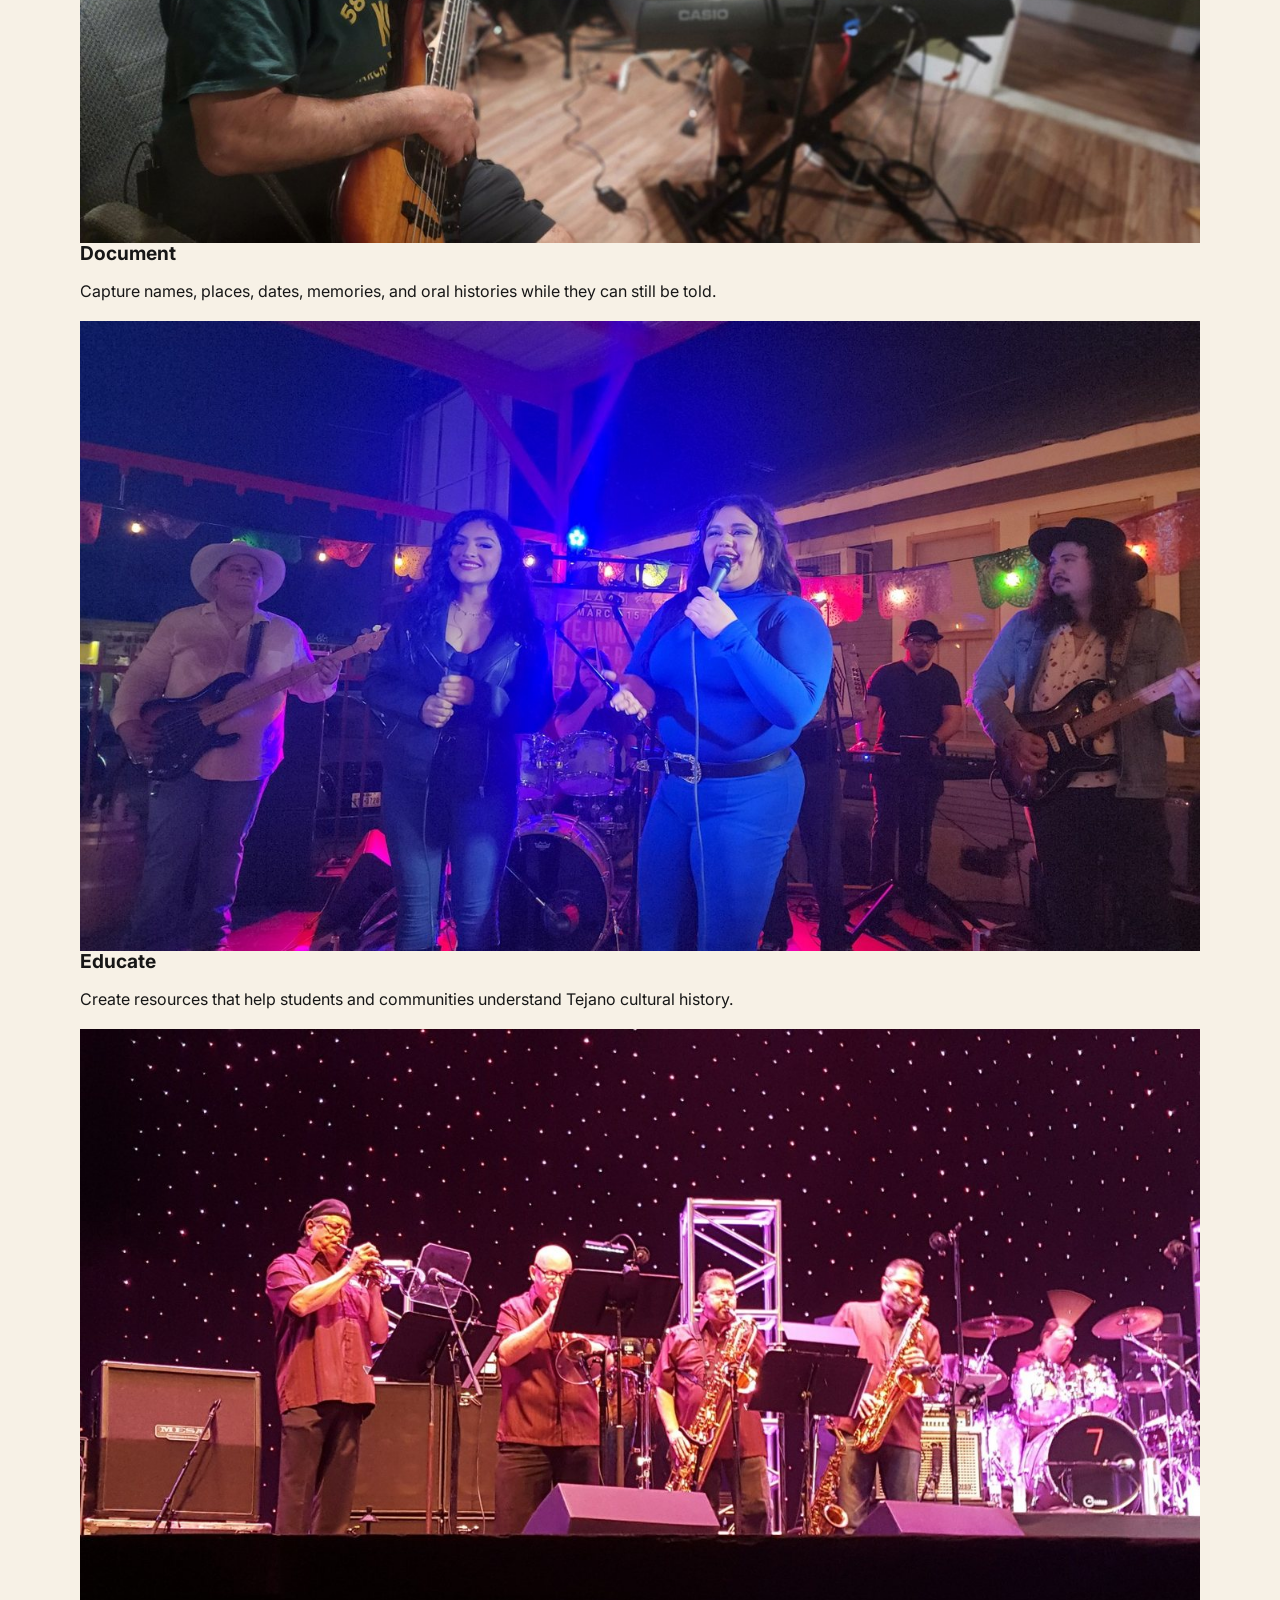
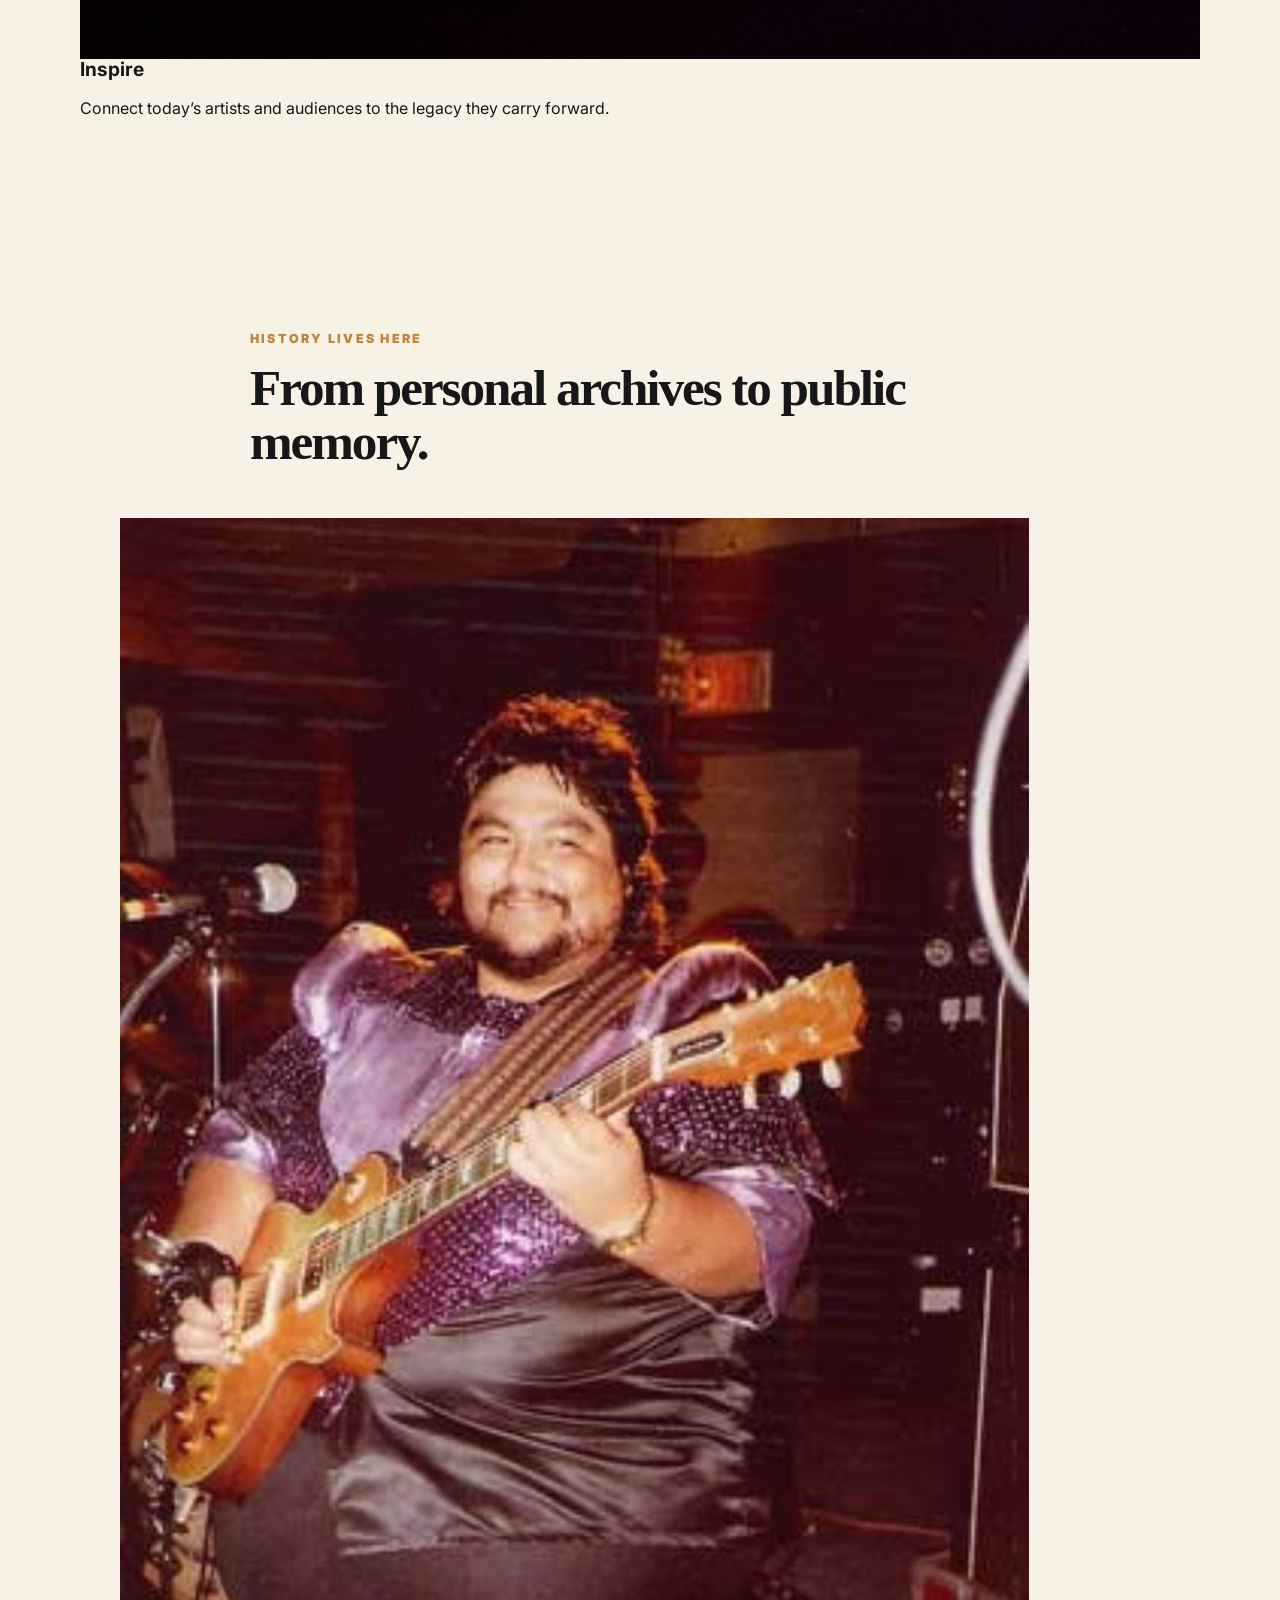
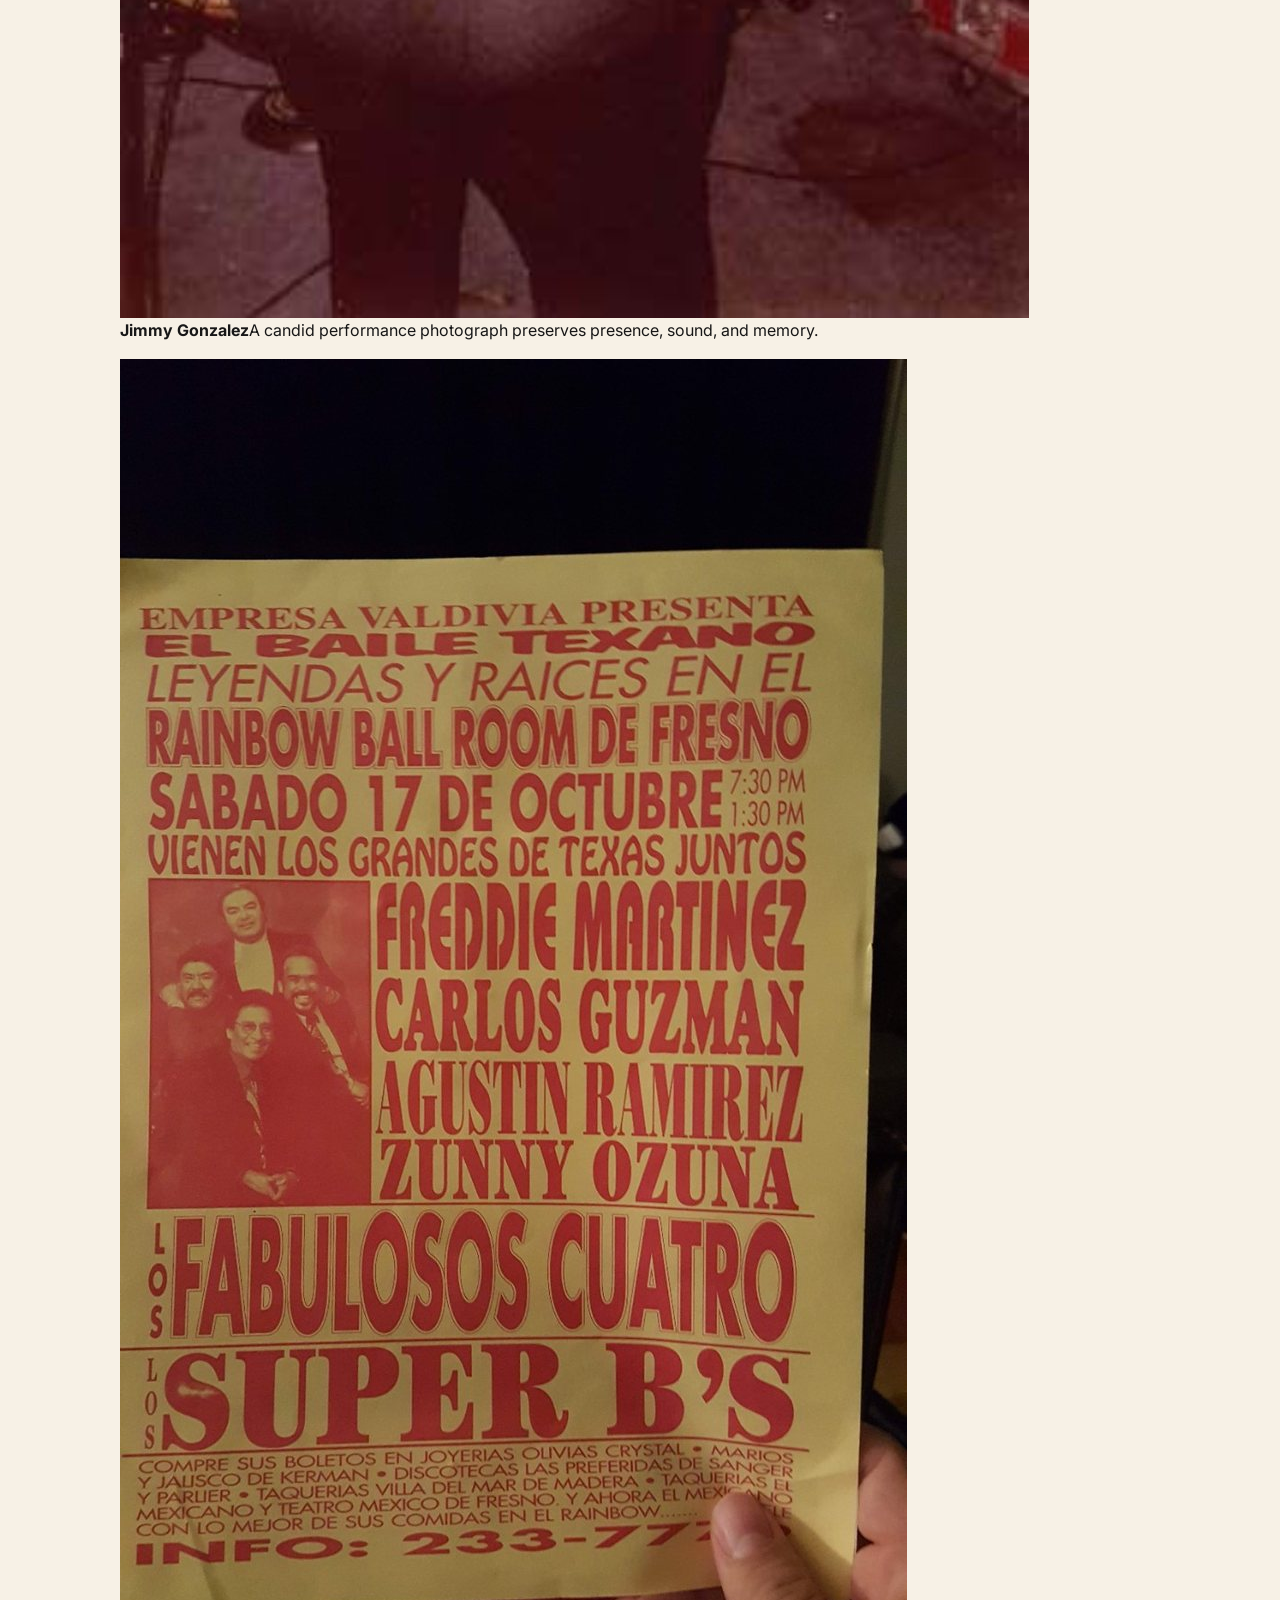
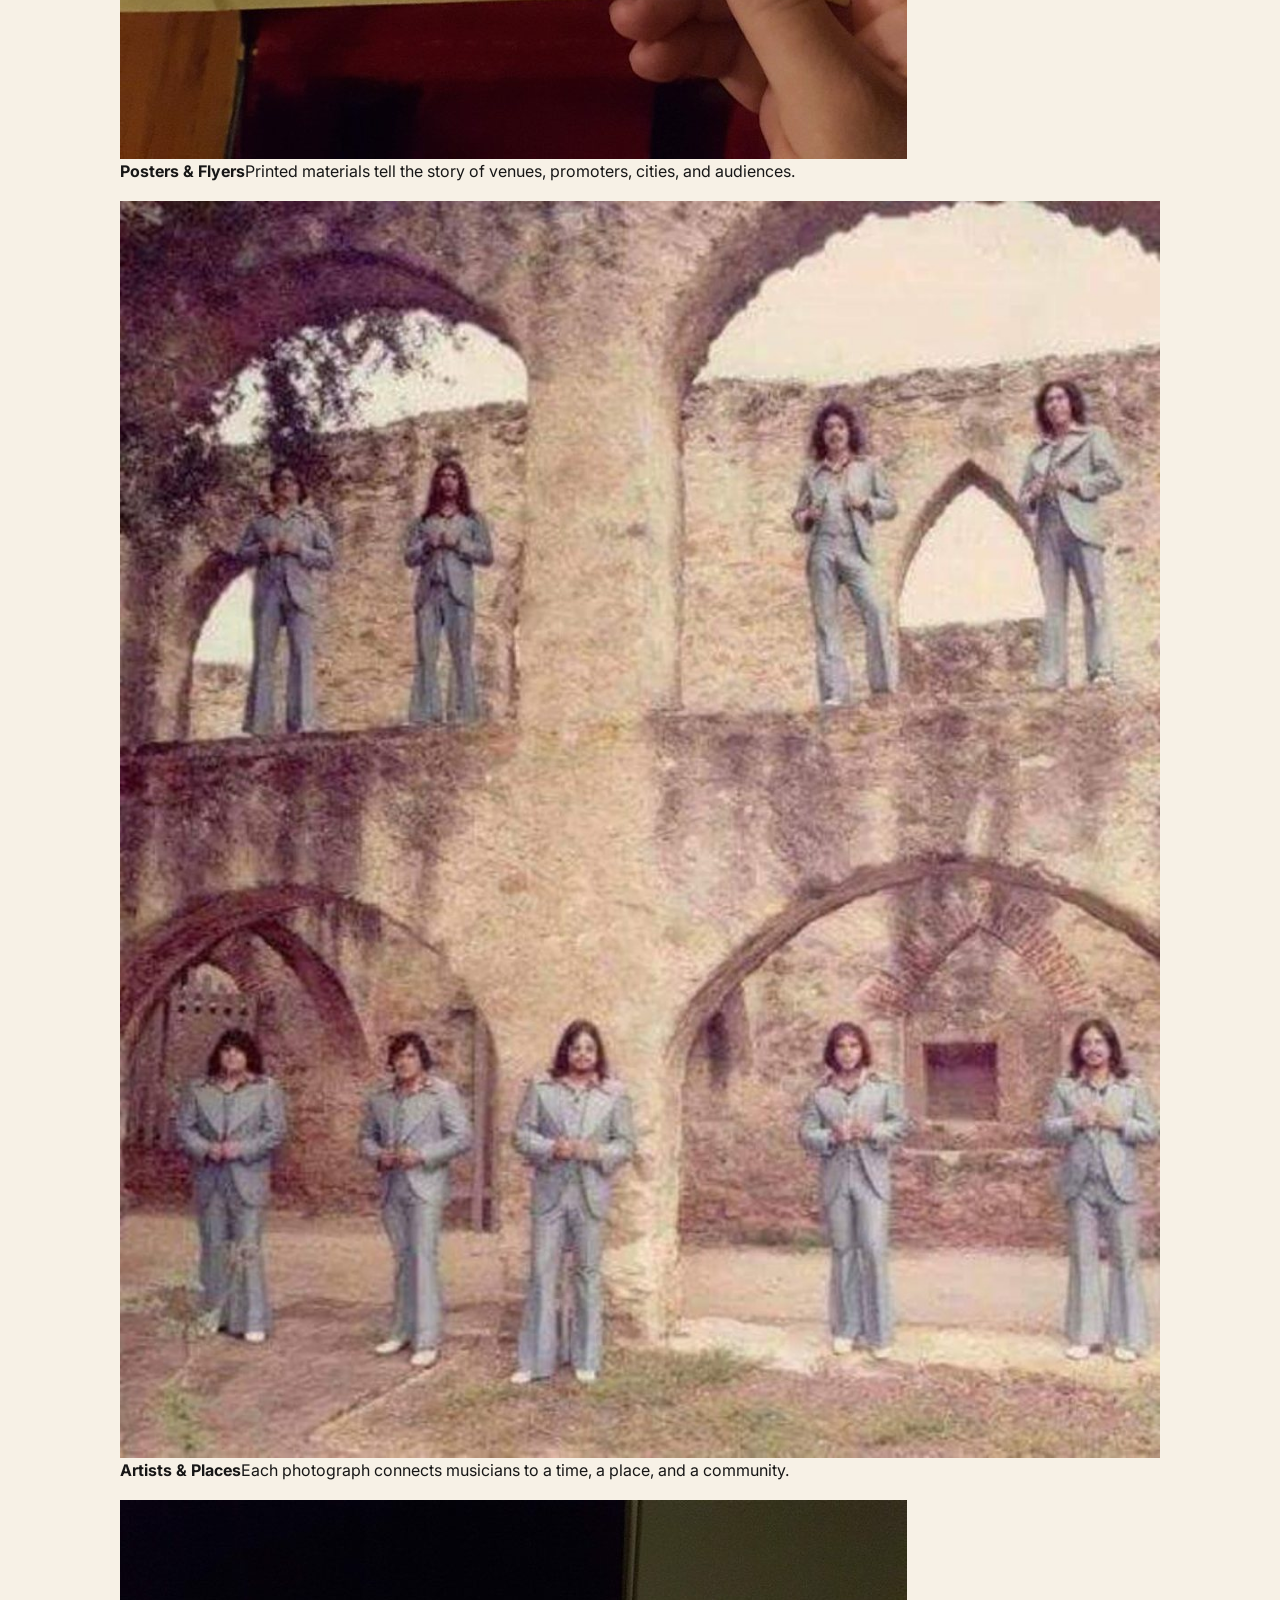
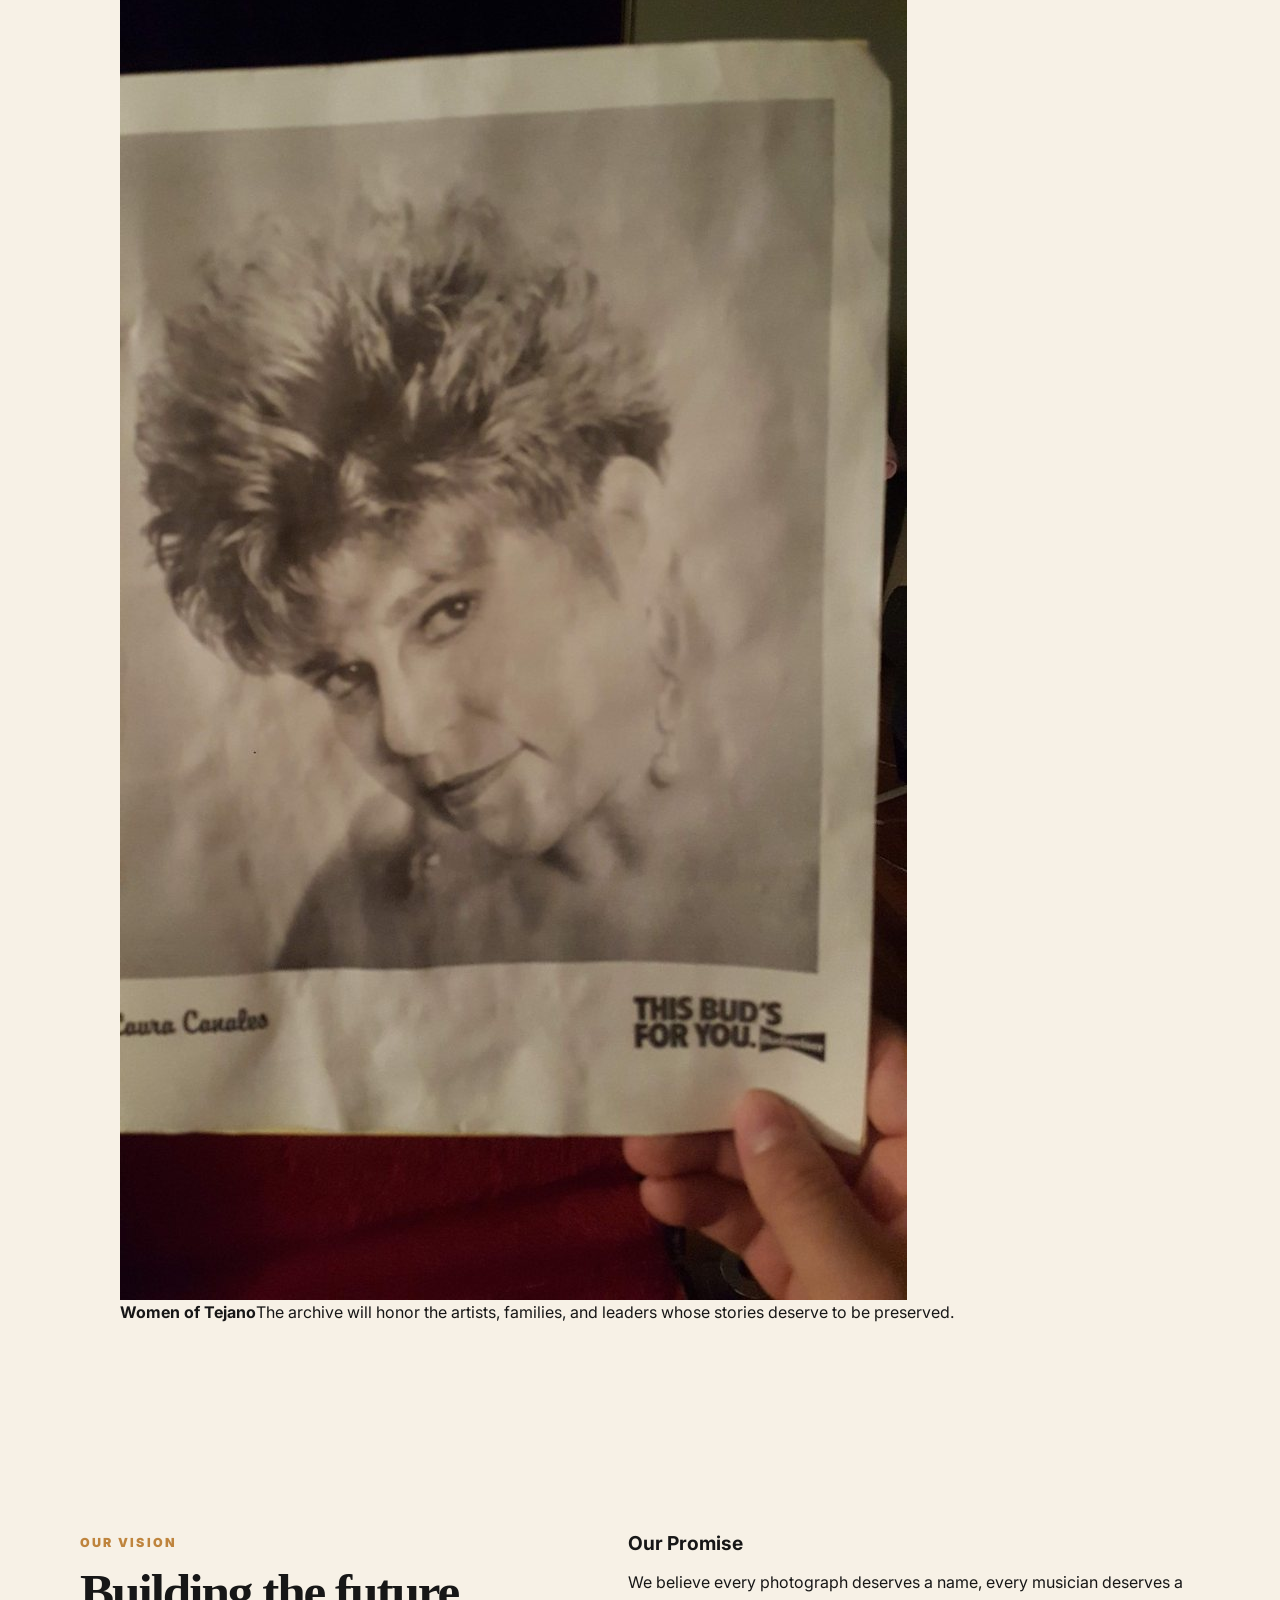
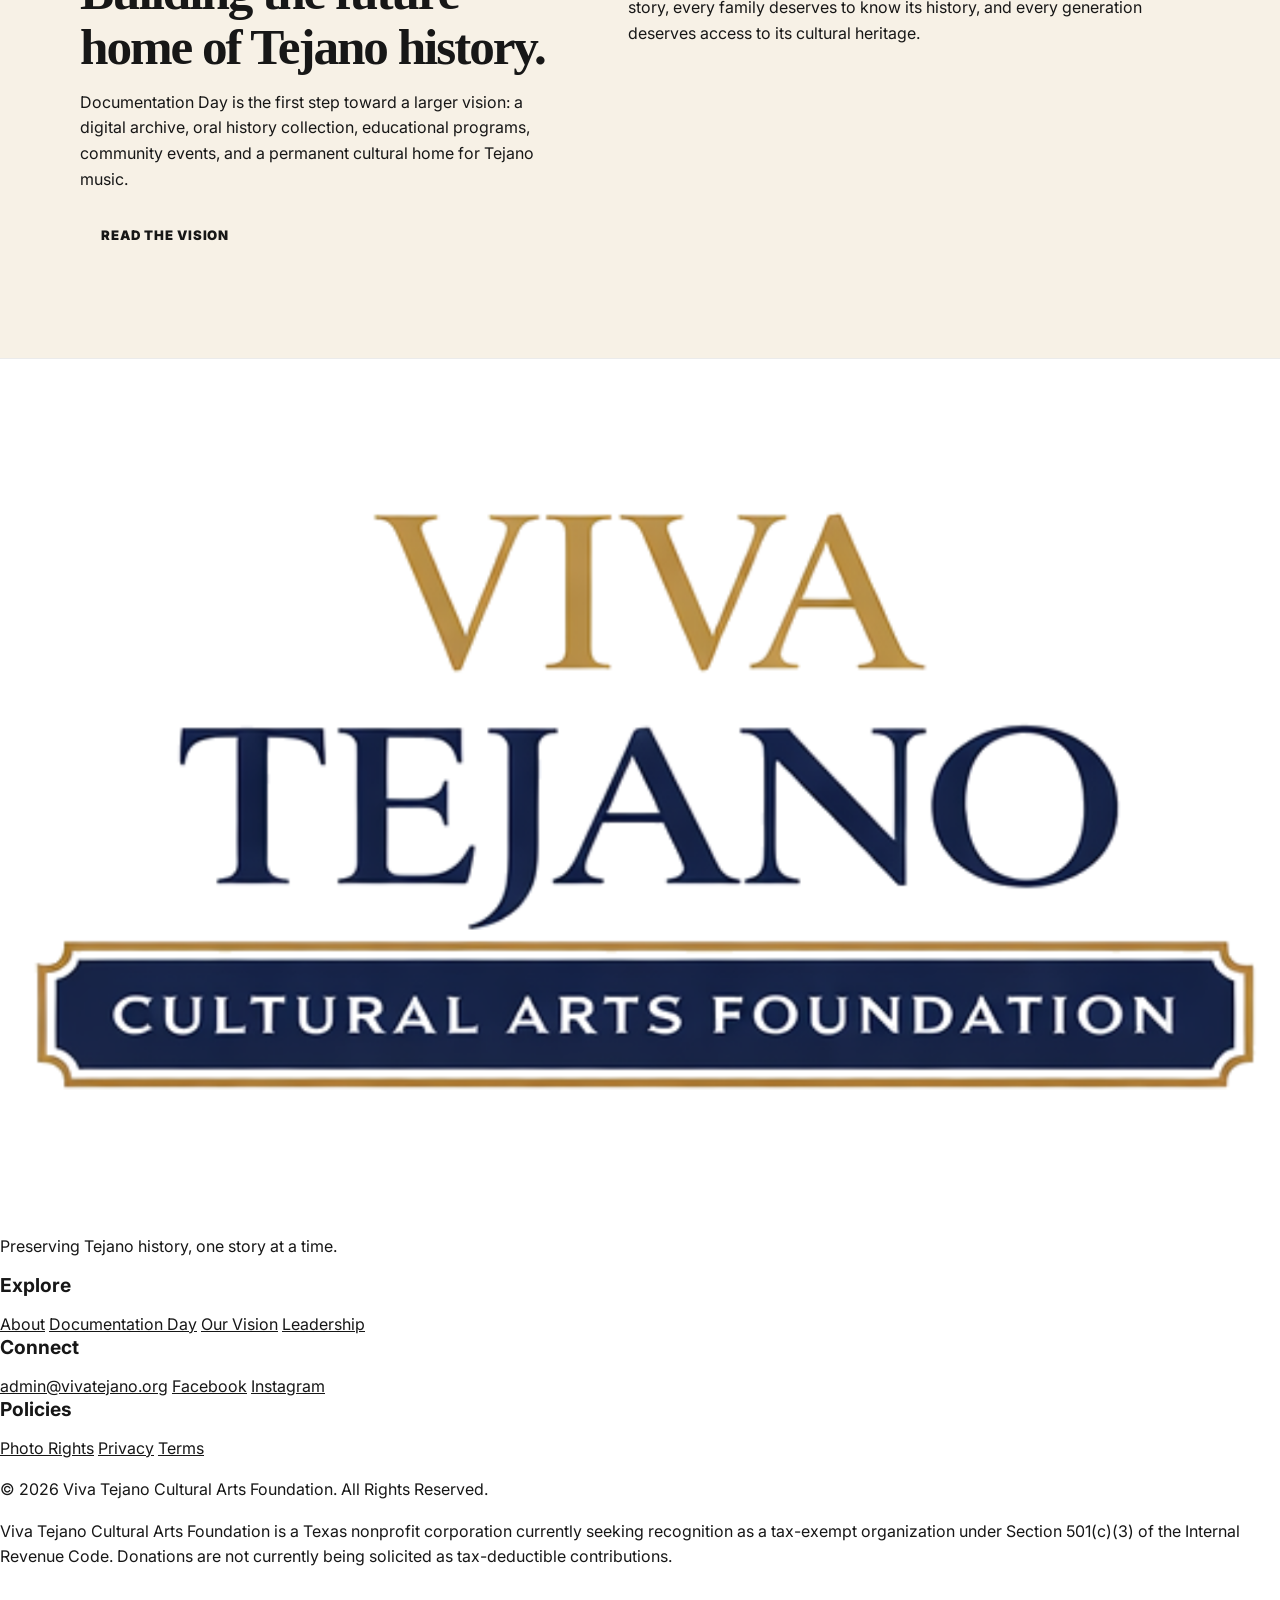
==== commit cf4da85c: "Doc day 2 update" ====
--- a/index.html
+++ b/index.html
@@ -54,13 +54,7 @@
   </div>
 </section>
 
-<section class="status-strip">
-  <div class="wrap status-inner">
-    <strong>Viva Tejano Musician Documentation Day</strong>
-    <span>Our inaugural event is currently full. Check back for the next date.</span>
-    <a href="documentation-day.html">Details</a>
-  </div>
-</section>
+<section class="status-strip"><div class="wrap status-inner"><strong>Documentation Day #2 — Registration Now Open</strong><span>Sunday, September 20 • 2–5 PM • American Legion – Alamo Post 2</span><a href="https://docs.google.com/forms/d/e/1FAIpQLScNRHBWA7QYMVr0e5F_QljNoM5HEZOE-rhLEqzH4D4R8hzjmw/viewform?usp=sharing&ouid=100117023938745160563" target="_blank" rel="noopener">Register Now</a></div></section>
 
 <section class="section story-section">
   <div class="wrap two-col">
@@ -93,27 +87,16 @@
 </section>
 
 <section class="section documentation-feature" id="documentation-day">
-  <div class="wrap event-panel reveal">
-    <div class="event-image">
-      <img src="assets/images/documentation-studio.jpg" alt="Musicians documenting music and stories in a studio">
-    </div>
-    <div class="event-copy">
-      <p class="eyebrow">First Public Initiative</p>
-      <h2>Viva Tejano Musician Documentation Day</h2>
-      <div class="full-badge">Our inaugural Documentation Day is currently full.</div>
-      <p>We are grateful for the overwhelming response from the community. Additional Documentation Days are already being planned.</p>
-      <div class="event-meta" aria-label="Event details">
-        <div><span>Date</span><strong>July 26</strong></div>
-        <div><span>Time</span><strong>2–7 PM</strong></div>
-        <div><span>Location</span><strong>Guadalupe Theater</strong></div>
-      </div>
-      <a class="btn btn-dark" href="contact.html">Notify Me About the Next Date</a>
-      <div class="preserve-list" aria-label="Materials to preserve">
-        <span>Photographs</span><span>Posters</span><span>Records</span><span>Programs</span><span>Stories</span><span>Memorabilia</span>
-      </div>
-    </div>
-  </div>
-</section>
+<div class="wrap event-panel reveal">
+<div class="event-image docday-home-poster"><img src="assets/images/documentation-day-sept-20-2026.png" alt="Viva Tejano Documentation Day invitation for September 20, 2026"></div>
+<div class="event-copy"><p class="eyebrow">Registration Now Open</p><h2>Documentation Day #2</h2>
+<div class="open-badge">Sunday, September 20, 2026</div>
+<p>We are inviting musicians, families, and members of the Tejano music community to help us document the people, stories, photographs, recordings, and materials that shaped this culture.</p>
+<div class="event-meta"><div><span>Date</span><strong>Sunday, Sept. 20</strong></div><div><span>Time</span><strong>2–5 PM</strong></div><div><span>Location</span><strong>American Legion – Alamo Post 2</strong></div></div>
+<p class="event-address">3518 Fredericksburg Rd, San Antonio, TX 78201</p>
+<div class="event-actions"><a class="btn btn-dark" href="https://docs.google.com/forms/d/e/1FAIpQLScNRHBWA7QYMVr0e5F_QljNoM5HEZOE-rhLEqzH4D4R8hzjmw/viewform?usp=sharing&ouid=100117023938745160563" target="_blank" rel="noopener">Register Now</a><a class="btn btn-outline-dark" href="documentation-day.html">Learn More</a></div>
+<div class="preserve-list"><span>Photographs</span><span>Posters</span><span>Records</span><span>Programs</span><span>Stories</span><span>Memorabilia</span></div>
+</div></div></section>
 
 <section class="section mission-section">
   <div class="wrap">
--- a/css/styles.css
+++ b/css/styles.css
@@ -1,22 +1,31 @@
-
 :root{
-  --navy:#091632;
-  --navy-2:#0d2349;
-  --gold:#c69a47;
-  --gold-2:#e4c36c;
-  --ivory:#f7f2e8;
-  --paper:#fffaf0;
-  --ink:#1d1a16;
-  --muted:#6f675d;
-  --line:rgba(9,22,50,.18);
-  --shadow:0 24px 70px rgba(0,0,0,.22);
-  --serif:'Cormorant Garamond', Georgia, serif;
-  --sans:'Inter', Arial, sans-serif;
+  --navy:#0b123f;
+  --gold:#bf843d;
+  --cream:#f7f1e6;
+  --paper:#fff9ef;
+  --ink:#171717;
+  --muted:#6f675e;
+  --maroon:#7a1f23;
+  --shadow:0 20px 60px rgba(0,0,0,.22);
 }
 *{box-sizing:border-box}
 html{scroll-behavior:smooth}
-body{margin:0;background:var(--ivory);color:var(--ink);font-family:var(--sans);font-size:16px;line-height:1.65}
-a{color:inherit}img{max-width:100%;display:block}.wrap{width:min(1180px,calc(100% - 40px));margin-inline:auto}.narrow{width:min(850px,calc(100% - 40px))}.skip-link{position:absolute;left:-999px;top:auto}.skip-link:focus{left:16px;top:16px;z-index:999;background:#fff;padding:10px 14px;border-radius:4px}.site-header{position:fixed;inset:0 0 auto 0;z-index:1000;padding:18px 0;transition:background .25s ease,box-shadow .25s ease,padding .25s ease}.site-header.is-scrolled,.site-header.is-open{background:rgba(9,22,50,.96);box-shadow:0 12px 45px rgba(0,0,0,.28);padding:10px 0}.nav-wrap{width:min(1240px,calc(100% - 36px));margin-inline:auto;display:flex;align-items:center;justify-content:space-between;gap:24px}.brand-mark{display:flex;align-items:center;text-decoration:none}.brand-mark img{width:180px;max-height:78px;object-fit:contain;background:#fff;border-radius:4px;padding:2px}.site-nav{display:flex;align-items:center;gap:26px}.site-nav a{color:#fff;text-decoration:none;text-transform:uppercase;letter-spacing:.08em;font-size:.76rem;font-weight:700;opacity:.94}.site-nav a:hover{color:var(--gold-2)}.nav-toggle{display:none;background:rgba(255,255,255,.08);border:1px solid rgba(255,255,255,.25);color:#fff;border-radius:999px;padding:10px 14px;font-weight:700;text-transform:uppercase;letter-spacing:.08em}.hero{position:relative;min-height:100svh;display:grid;place-items:center;overflow:hidden;background:#050912}.hero-bg{position:absolute;inset:0;width:100%;height:100%;object-fit:cover;filter:grayscale(.08) saturate(.9);opacity:.72}.hero-shade{position:absolute;inset:0;background:radial-gradient(circle at center,rgba(9,22,50,.15),rgba(5,8,18,.88) 74%),linear-gradient(180deg,rgba(5,8,18,.28),rgba(5,8,18,.95))}.hero-content{position:relative;z-index:2;width:min(1100px,calc(100% - 36px));text-align:center;color:#fff;padding:115px 0 70px}.hero-logo{width:min(880px,94vw);margin:0 auto 24px;background:#fff;border-radius:6px;padding:6px;box-shadow:0 18px 40px rgba(0,0,0,.35)}.kicker,.eyebrow{color:var(--gold-2);text-transform:uppercase;letter-spacing:.18em;font-size:.78rem;font-weight:800;margin:0 0 12px}.hero h1{font-family:var(--serif);font-size:clamp(3rem,8vw,7.2rem);line-height:.9;margin:0 auto 22px;max-width:1040px;font-weight:700;text-shadow:0 8px 32px rgba(0,0,0,.55)}.hero-copy{font-size:clamp(1rem,2.2vw,1.35rem);max-width:760px;margin:0 auto 30px;color:rgba(255,255,255,.9)}.hero-actions{display:flex;gap:14px;justify-content:center;flex-wrap:wrap}.btn{display:inline-flex;align-items:center;justify-content:center;min-height:48px;padding:13px 22px;border-radius:999px;text-decoration:none;font-weight:800;text-transform:uppercase;letter-spacing:.08em;font-size:.78rem;transition:transform .2s ease,background .2s ease,border-color .2s ease}.btn:hover{transform:translateY(-2px)}.btn-gold{background:var(--gold);color:#100b05}.btn-gold:hover{background:var(--gold-2)}.btn-outline{border:1px solid rgba(255,255,255,.45);color:#fff;background:rgba(255,255,255,.07)}.btn-dark{background:var(--navy);color:#fff}.status-strip{background:var(--gold);color:#120d05}.status-inner{display:flex;gap:18px;align-items:center;justify-content:center;padding:14px 0;text-align:center;flex-wrap:wrap}.status-inner a{font-weight:800;text-transform:uppercase;letter-spacing:.08em}.section{padding:100px 0}.two-col{display:grid;grid-template-columns:1fr 1fr;gap:68px;align-items:center}.two-col.reverse{grid-template-columns:1fr 1fr}.copy h2,.section-heading h2{font-family:var(--serif);font-size:clamp(2.4rem,5vw,4.6rem);line-height:1;margin:0 0 22px;color:var(--navy);font-weight:700}.lead{font-size:1.18rem;color:#3a332b}.feature-photo{margin:0;background:#fff;padding:14px;box-shadow:var(--shadow);transform:rotate(-1deg)}.feature-photo img{aspect-ratio:4/3;object-fit:cover;width:100%}.feature-photo figcaption{padding:12px 6px 2px;font-size:.9rem;color:var(--muted)}.navy-section{background:var(--navy);color:#fff}.navy-section h2,.navy-section h3{color:#fff}.navy-section p{color:rgba(255,255,255,.84)}.navy-section .feature-photo{background:#132d56}.navy-section .feature-photo figcaption{color:rgba(255,255,255,.75)}.documentation-feature{background:linear-gradient(180deg,var(--ivory),#efe4d0)}.event-panel{display:grid;grid-template-columns:.95fr 1.05fr;background:var(--paper);border:1px solid var(--line);box-shadow:var(--shadow)}.event-image img{height:100%;min-height:520px;width:100%;object-fit:cover}.event-copy{padding:54px}.event-copy h2{font-family:var(--serif);font-size:clamp(2.3rem,5vw,4.5rem);line-height:1;color:var(--navy);margin:0 0 18px}.full-badge{display:inline-block;background:var(--navy);color:#fff;border-left:6px solid var(--gold);padding:10px 14px;margin:0 0 18px;font-weight:800}.event-meta{display:grid;grid-template-columns:repeat(3,1fr);gap:12px;margin:26px 0}.event-meta div{border:1px solid var(--line);padding:16px;background:#fff}.event-meta span{display:block;text-transform:uppercase;font-size:.7rem;letter-spacing:.13em;color:var(--muted);font-weight:800}.event-meta strong{display:block;color:var(--navy);font-size:1.05rem}.preserve-list{display:flex;flex-wrap:wrap;gap:8px;margin-top:22px}.preserve-list span{border:1px solid var(--line);background:#fff;border-radius:999px;padding:8px 12px;font-weight:700;color:var(--navy);font-size:.85rem}.section-heading{text-align:center;max-width:840px;margin:0 auto 48px}.pillar-grid{display:grid;grid-template-columns:repeat(4,1fr);gap:20px}.pillar{background:#fff;border:1px solid var(--line);box-shadow:0 12px 35px rgba(0,0,0,.08)}.pillar img{width:100%;aspect-ratio:1/1;object-fit:cover}.pillar h3{font-family:var(--serif);font-size:2rem;color:var(--navy);margin:22px 22px 6px}.pillar p{margin:0 22px 26px;color:var(--muted)}.exhibit-grid{display:grid;grid-template-columns:1.2fr .8fr .8fr;grid-auto-rows:320px;gap:18px}.exhibit-card{position:relative;margin:0;overflow:hidden;background:#000}.exhibit-card.tall{grid-row:span 2}.exhibit-card.wide{grid-column:span 2}.exhibit-card img{width:100%;height:100%;object-fit:cover;opacity:.85;transition:transform .5s ease,opacity .5s ease}.exhibit-card:hover img{transform:scale(1.04);opacity:.68}.exhibit-card figcaption{position:absolute;left:0;right:0;bottom:0;padding:24px;background:linear-gradient(0deg,rgba(0,0,0,.88),rgba(0,0,0,0));color:#fff}.exhibit-card strong{display:block;font-family:var(--serif);font-size:2rem;line-height:1}.exhibit-card span{display:block;color:rgba(255,255,255,.82);font-size:.95rem}.promise-card,.info-card{background:#fff;border:1px solid var(--line);padding:42px;box-shadow:0 18px 45px rgba(0,0,0,.08)}.promise-card h3,.info-card h3{font-family:var(--serif);font-size:2.2rem;margin:0 0 14px;color:var(--navy)}.page-hero{position:relative;min-height:62vh;display:grid;place-items:center;text-align:center;color:#fff;background:#050912;overflow:hidden}.page-hero img{position:absolute;inset:0;width:100%;height:100%;object-fit:cover;opacity:.6}.page-hero-overlay{position:absolute;inset:0;background:linear-gradient(180deg,rgba(5,8,18,.45),rgba(5,8,18,.88))}.page-hero-copy{position:relative;z-index:2;width:min(900px,calc(100% - 36px));padding-top:96px}.page-hero h1{font-family:var(--serif);font-size:clamp(3.2rem,8vw,6rem);line-height:1;margin:0 0 16px}.page-hero p{font-size:1.22rem;color:rgba(255,255,255,.88)}.timeline{display:grid;grid-template-columns:repeat(4,1fr);gap:18px}.timeline article,.placeholder-grid article{background:#fff;border:1px solid var(--line);padding:30px}.timeline span{color:var(--gold);font-weight:900}.timeline h3,.placeholder-grid h3{font-family:var(--serif);font-size:2rem;color:var(--navy);margin:6px 0}.placeholder-grid{display:grid;grid-template-columns:repeat(2,1fr);gap:24px}.portrait-placeholder{aspect-ratio:4/5;background:linear-gradient(135deg,#efe5d2,#fff);border:1px dashed var(--line);display:grid;place-items:center;color:var(--muted);font-weight:800;text-transform:uppercase;letter-spacing:.08em}.simple-page{padding:170px 0 100px}.simple-page h1{font-family:var(--serif);font-size:clamp(3rem,7vw,5rem);color:var(--navy);line-height:1}.site-footer{background:#050912;color:#fff;padding:62px 0 28px}.footer-inner{width:min(1180px,calc(100% - 40px));margin-inline:auto;display:grid;grid-template-columns:2fr 1fr 1fr 1fr;gap:38px}.footer-brand img{width:280px;margin-bottom:16px;background:#fff;border-radius:4px;padding:3px}.footer-brand p{color:rgba(255,255,255,.74);max-width:360px}.footer-col h3{color:var(--gold-2);text-transform:uppercase;letter-spacing:.12em;font-size:.8rem}.footer-col a{display:block;color:rgba(255,255,255,.78);text-decoration:none;margin:9px 0}.footer-col a:hover{color:var(--gold-2)}.legal{width:min(1180px,calc(100% - 40px));margin:36px auto 0;border-top:1px solid rgba(255,255,255,.14);padding-top:18px;color:rgba(255,255,255,.6);font-size:.82rem}.reveal{opacity:0;transform:translateY(18px);transition:opacity .7s ease,transform .7s ease}.reveal.is-visible{opacity:1;transform:none}
-@media(max-width:980px){.site-nav{position:absolute;top:100%;left:18px;right:18px;background:rgba(9,22,50,.98);padding:20px;border:1px solid rgba(255,255,255,.14);display:none;flex-direction:column;align-items:flex-start}.site-header.is-open .site-nav{display:flex}.nav-toggle{display:inline-flex}.brand-mark img{width:150px}.two-col,.event-panel{grid-template-columns:1fr}.event-image img{min-height:360px}.pillar-grid{grid-template-columns:repeat(2,1fr)}.exhibit-grid{grid-template-columns:1fr 1fr;grid-auto-rows:280px}.timeline{grid-template-columns:1fr 1fr}.footer-inner{grid-template-columns:1fr 1fr}.event-copy{padding:34px}.hero-logo{width:min(720px,96vw)}}
-@media(max-width:640px){.wrap{width:min(100% - 28px,1180px)}.section{padding:70px 0}.hero-content{padding-top:112px}.hero h1{font-size:3.05rem}.hero-logo{width:min(520px,96vw);margin-bottom:16px;padding:4px}.status-inner{align-items:flex-start;text-align:left}.event-meta,.pillar-grid,.exhibit-grid,.timeline,.placeholder-grid,.footer-inner{grid-template-columns:1fr}.exhibit-card,.exhibit-card.tall,.exhibit-card.wide{grid-column:auto;grid-row:auto;min-height:330px}.event-image img{min-height:300px}.footer-brand img{width:230px}.page-hero{min-height:54vh}.site-header{padding:10px 0}.nav-wrap{width:calc(100% - 24px)}}
-@media(prefers-reduced-motion:reduce){*{scroll-behavior:auto!important;transition:none!important}.reveal{opacity:1;transform:none}}
+body{margin:0;font-family:Inter,system-ui,-apple-system,Segoe UI,sans-serif;color:var(--ink);background:var(--cream);line-height:1.6}
+img{max-width:100%;display:block}
+a{color:inherit}
+.wrap{width:min(1120px,92vw);margin-inline:auto}
+.skip-link{position:absolute;left:-999px;top:1rem;background:#fff;padding:.75rem 1rem;z-index:20}.skip-link:focus{left:1rem}
+.site-header{position:absolute;top:0;left:0;right:0;z-index:10;padding:1rem 0;color:#fff}.nav-wrap{display:flex;align-items:center;justify-content:space-between;gap:2rem}.brand{display:inline-flex;align-items:center;background:rgba(255,255,255,.88);padding:.45rem .65rem;border-radius:999px;backdrop-filter:blur(8px)}.brand img{width:165px;height:auto}nav{display:flex;align-items:center;gap:1.35rem;font-weight:800;text-transform:uppercase;font-size:.76rem;letter-spacing:.09em}nav a{text-decoration:none;opacity:.92}nav a:hover{color:var(--gold)}
+.hero{position:relative;min-height:88vh;display:grid;align-items:center;overflow:hidden;color:#fff;background:#070707}.hero-bg{position:absolute;inset:0;background-image:url('assets/hero-crowd.jpg');background-size:cover;background-position:center;filter:saturate(.9) contrast(1.05)}.hero-overlay{position:absolute;inset:0;background:linear-gradient(90deg,rgba(4,6,22,.92) 0%,rgba(5,6,19,.73) 42%,rgba(5,6,19,.22) 100%),linear-gradient(0deg,rgba(0,0,0,.45),transparent 35%)}.hero-content{position:relative;padding:9rem 0 5rem}.eyebrow{margin:0 0 .75rem;text-transform:uppercase;letter-spacing:.18em;font-size:.78rem;font-weight:900;color:var(--gold)}h1,h2,h3{line-height:1.06;margin:0 0 1rem}h1{font-family:"Libre Baskerville",serif;font-size:clamp(2.7rem,8vw,6.8rem);max-width:850px;letter-spacing:-.055em}h2{font-family:"Libre Baskerville",serif;font-size:clamp(2rem,4vw,4rem);letter-spacing:-.04em}h3{font-size:1.2rem}.hero-copy{font-size:clamp(1rem,2vw,1.28rem);max-width:680px;color:rgba(255,255,255,.88)}.hero-actions,.event-actions{display:flex;flex-wrap:wrap;gap:.9rem;margin-top:1.65rem}.btn{display:inline-flex;align-items:center;justify-content:center;text-decoration:none;border-radius:999px;padding:.9rem 1.2rem;font-weight:900;text-transform:uppercase;letter-spacing:.06em;font-size:.82rem;border:2px solid transparent}.btn.primary{background:var(--gold);color:#111}.btn.secondary{border-color:rgba(255,255,255,.72);color:#fff}.btn.light{border-color:rgba(255,255,255,.45);color:#fff}.btn:hover{transform:translateY(-1px)}
+.photo-strip{display:grid;grid-template-columns:repeat(4,1fr);background:#111;gap:0;border-top:6px solid var(--gold);border-bottom:6px solid var(--gold)}.photo-strip figure{margin:0;height:250px;overflow:hidden}.photo-strip img{width:100%;height:100%;object-fit:cover;filter:sepia(.15) saturate(.9)}
+.section{padding:6rem 0}.two-col{display:grid;grid-template-columns:.9fr 1.1fr;gap:min(7vw,5rem);align-items:start}.body-copy{font-size:1.1rem;color:#37322f}.body-copy p:first-child{margin-top:0}.intro-section{background:var(--paper)}
+.event-section{padding:6rem 0;background:linear-gradient(135deg,var(--navy),#141019);color:#fff;overflow:hidden}.event-grid{display:grid;grid-template-columns:1fr .95fr;gap:4rem;align-items:center}.event-card{background:rgba(255,255,255,.08);border:1px solid rgba(255,255,255,.16);border-radius:28px;padding:clamp(1.5rem,4vw,3rem);box-shadow:var(--shadow);backdrop-filter:blur(8px)}.event-date{font-weight:900;font-size:1.35rem;color:var(--gold);margin:.5rem 0}.event-location{font-weight:800;font-size:1.05rem;margin-top:0}.small-note{font-size:.85rem;color:rgba(255,255,255,.72)}.event-photo-stack{position:relative;min-height:520px}.event-photo-stack img{position:absolute;border:12px solid #fff;box-shadow:var(--shadow);object-fit:cover}.stack-one{top:0;left:0;width:78%;height:350px}.stack-two{right:0;bottom:0;width:58%;height:300px;transform:rotate(3deg)}
+.archive-section{background:var(--cream)}.section-heading{max-width:780px;margin:0 auto 3rem}.center{text-align:center}.section-heading p:not(.eyebrow){font-size:1.1rem;color:var(--muted)}.archive-grid{display:grid;grid-template-columns:1.2fr 1fr 1fr;gap:1.2rem}.archive-item{position:relative;min-height:330px;border-radius:24px;overflow:hidden;background:#111;color:#fff;box-shadow:0 16px 40px rgba(0,0,0,.15)}.archive-item.large{grid-row:span 2;min-height:680px}.archive-item img{width:100%;height:100%;object-fit:cover;position:absolute;inset:0;opacity:.78;transition:transform .5s ease}.archive-item:hover img{transform:scale(1.04)}.archive-item div{position:absolute;left:0;right:0;bottom:0;padding:1.35rem;background:linear-gradient(0deg,rgba(0,0,0,.82),transparent)}.archive-item h3{margin-bottom:.35rem;font-size:1.35rem}.archive-item p{margin:0;color:rgba(255,255,255,.87)}
+.quote-section{padding:6rem 0;background:#111;color:#fff}.quote-grid{display:grid;grid-template-columns:1.1fr .9fr;gap:4rem;align-items:start}.quote-grid p:last-child{font-size:1.2rem;color:rgba(255,255,255,.84);margin-top:0}
+.gallery-section{background:#111}.gallery-grid{display:grid;grid-template-columns:repeat(4,1fr);gap:0}.gallery-grid img{width:100%;height:330px;object-fit:cover;filter:saturate(.9)}
+.contact-section{background:var(--paper)}.contact-card{display:grid;grid-template-columns:1fr .7fr;gap:3rem;align-items:center;background:var(--navy);color:#fff;border-radius:30px;padding:clamp(1.5rem,4vw,3rem);box-shadow:var(--shadow)}.contact-card p{color:rgba(255,255,255,.82)}.contact-links{display:grid;gap:.75rem;font-weight:900;font-size:1.15rem}.contact-links a{color:#fff}.contact-links span{color:var(--gold)}.contact-links small{color:rgba(255,255,255,.65)}
+.site-footer{background:#fff;padding:2.5rem 0;border-top:1px solid rgba(0,0,0,.08)}.footer-grid{display:flex;align-items:center;justify-content:space-between;gap:2rem;color:#37322f}.footer-grid img{width:180px}.footer-grid p{margin:.25rem 0}
+@media (max-width:860px){.site-header{position:relative;background:#fff;color:var(--navy);border-bottom:1px solid rgba(0,0,0,.08)}.nav-wrap{align-items:flex-start}.brand{background:transparent;padding:0}.brand img{width:150px}nav{display:none}.hero{min-height:72vh}.hero-content{padding:4rem 0}.photo-strip,.gallery-grid{grid-template-columns:repeat(2,1fr)}.photo-strip figure{height:190px}.two-col,.event-grid,.quote-grid,.contact-card{grid-template-columns:1fr}.event-photo-stack{min-height:auto;display:grid;grid-template-columns:1fr 1fr;gap:1rem}.event-photo-stack img{position:static;width:100%;height:260px;transform:none;border-width:8px}.archive-grid{grid-template-columns:1fr}.archive-item,.archive-item.large{min-height:360px}.footer-grid{display:block}.footer-grid img{margin-bottom:1rem}}
+@media (max-width:520px){.photo-strip,.gallery-grid{grid-template-columns:1fr}.gallery-grid img{height:260px}.event-photo-stack{grid-template-columns:1fr}h1{font-size:2.65rem}.btn{width:100%}.contact-card{border-radius:20px}}
+/* Documentation Day #2 */
+.open-badge{display:inline-block;margin:.4rem 0 1rem;padding:.5rem .8rem;border-radius:999px;background:var(--gold);color:#111;font-size:.78rem;font-weight:900;letter-spacing:.08em;text-transform:uppercase}.docday-home-poster img{object-fit:contain!important;background:var(--navy)}.event-address{font-weight:700;color:var(--muted)}.btn-outline-dark{border-color:var(--navy);color:var(--navy);background:transparent}.docday-grid{display:grid;grid-template-columns:minmax(300px,.8fr) minmax(0,1fr);gap:clamp(2.5rem,7vw,6rem);align-items:center}.docday-poster img{width:100%;box-shadow:var(--shadow)}.docday-details h2{color:var(--navy)}.docday-card{margin:2rem 0;border-top:1px solid rgba(11,18,63,.18);border-bottom:1px solid rgba(11,18,63,.18)}.docday-card>div{display:grid;grid-template-columns:95px 1fr;gap:1rem;padding:.9rem 0;border-bottom:1px solid rgba(11,18,63,.1)}.docday-card>div:last-child{border-bottom:0}.docday-card span{color:var(--gold);text-transform:uppercase;letter-spacing:.1em;font-size:.72rem;font-weight:900}.docday-card strong{color:var(--navy)}.registration-note{color:var(--muted);font-size:.9rem}.docday-info{display:grid;grid-template-columns:repeat(3,1fr);gap:1.25rem}.docday-info article{padding:1.6rem;border:1px solid rgba(255,255,255,.16);background:rgba(255,255,255,.07)}.docday-info h3{color:var(--gold)}.docday-info p,.docday-info li{color:rgba(255,255,255,.84)}.docday-info ul{padding-left:1.2rem}.docday-contact{margin-top:1.4rem;font-weight:700}@media(max-width:860px){.docday-grid,.docday-info{grid-template-columns:1fr}.docday-poster{width:min(620px,100%);margin-inline:auto}}@media(max-width:520px){.docday-card>div{grid-template-columns:1fr;gap:.25rem}}
